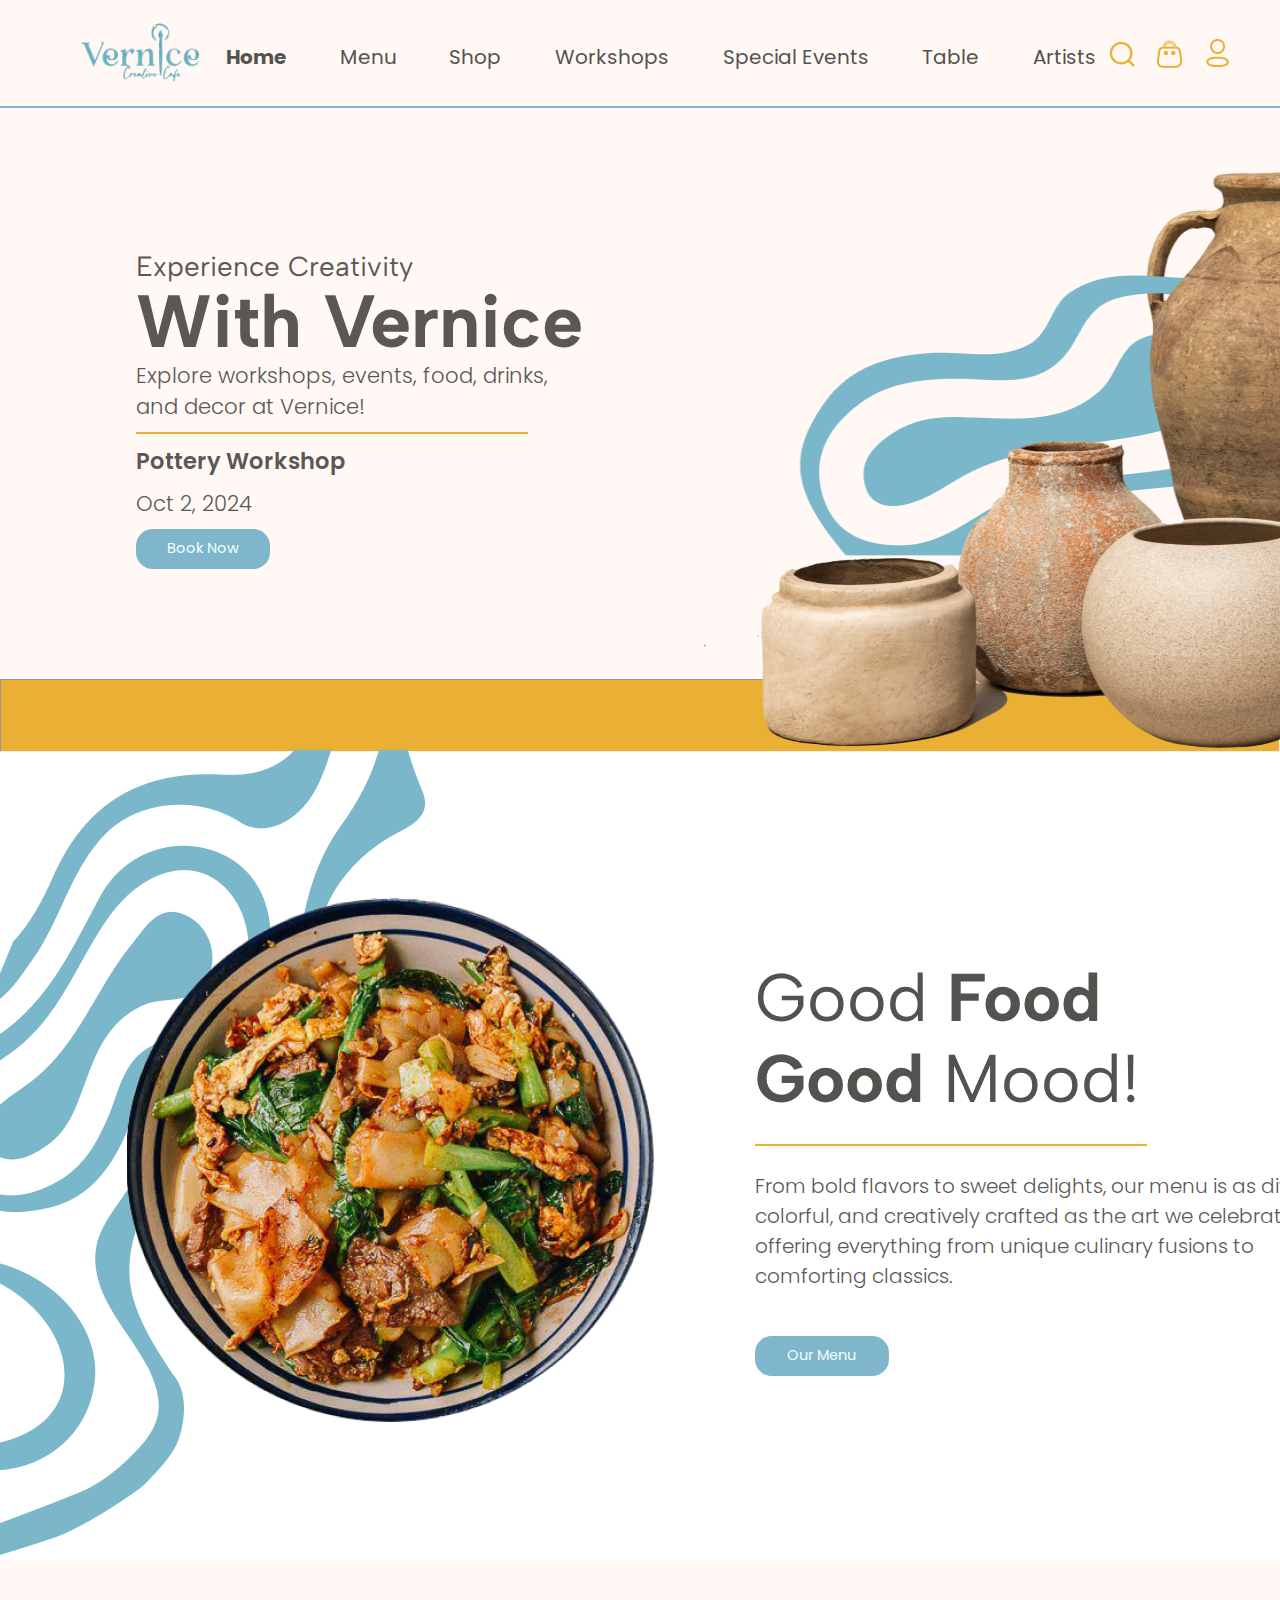
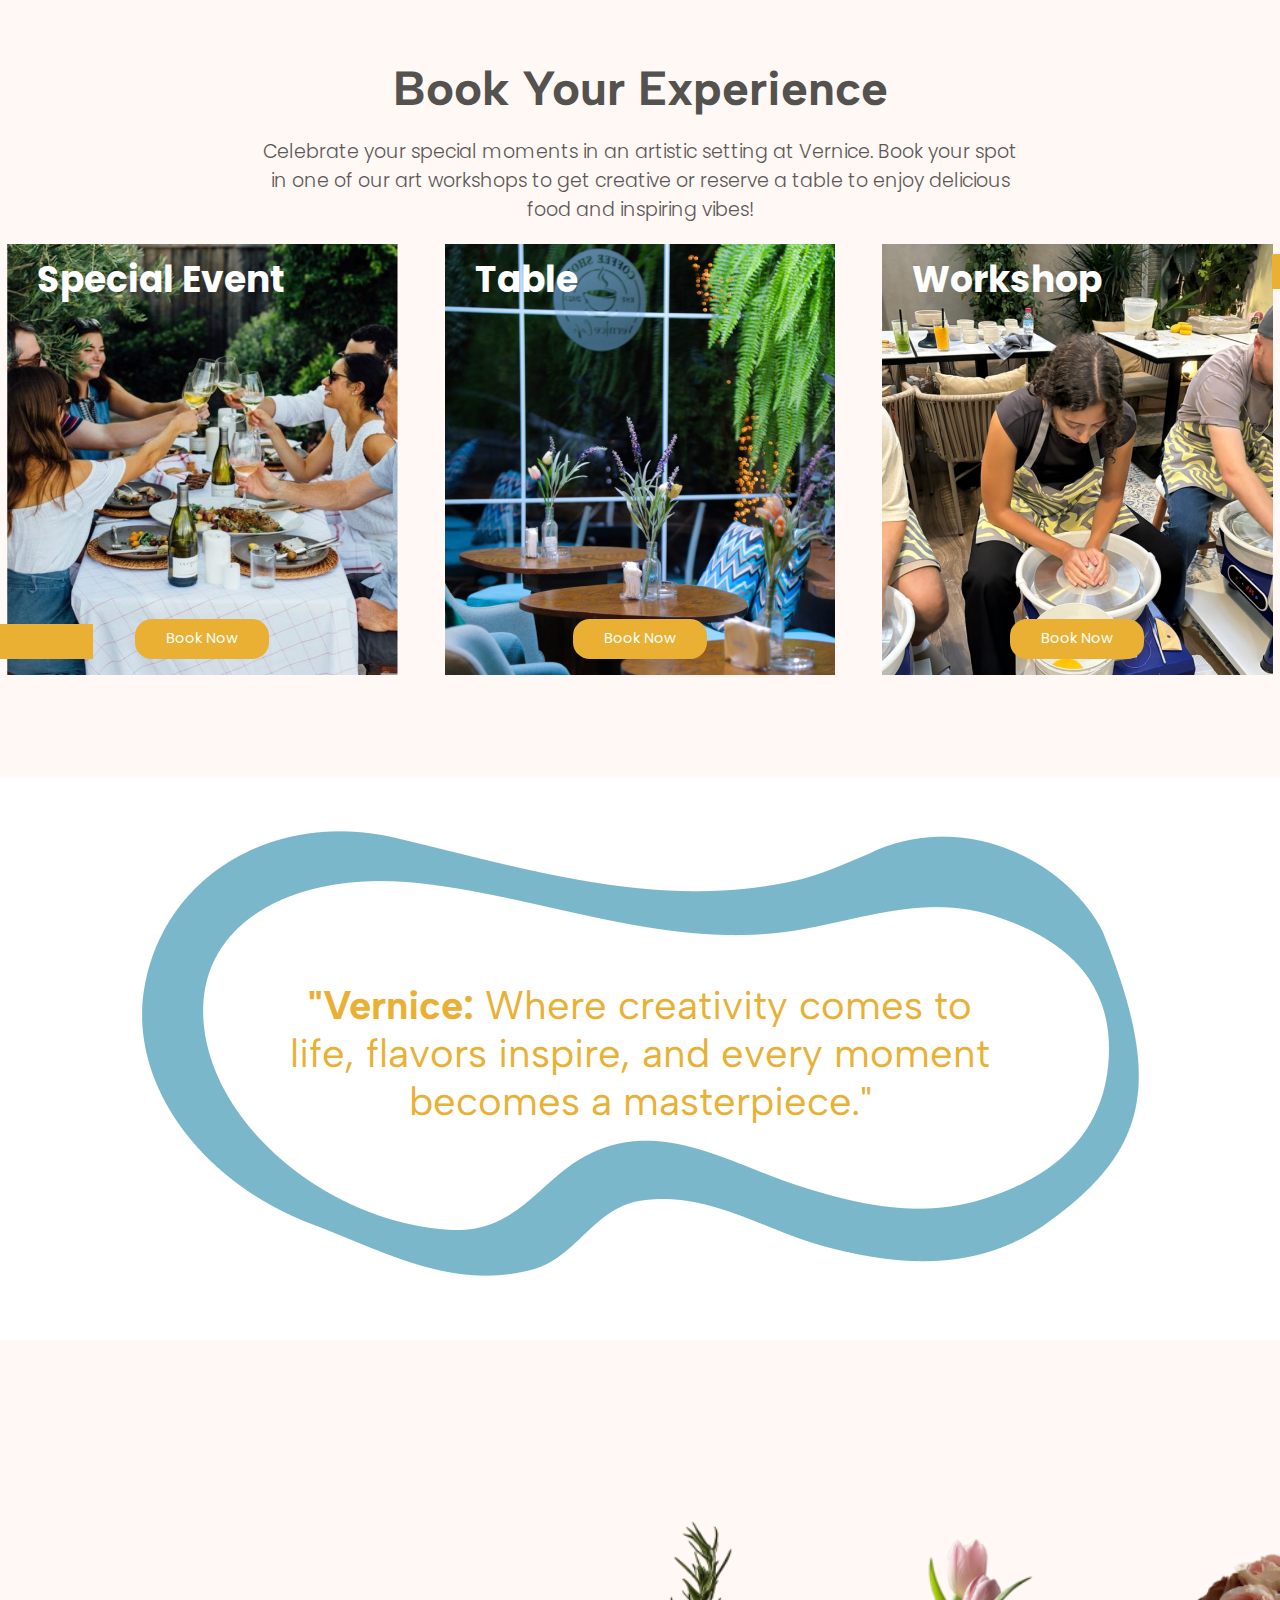
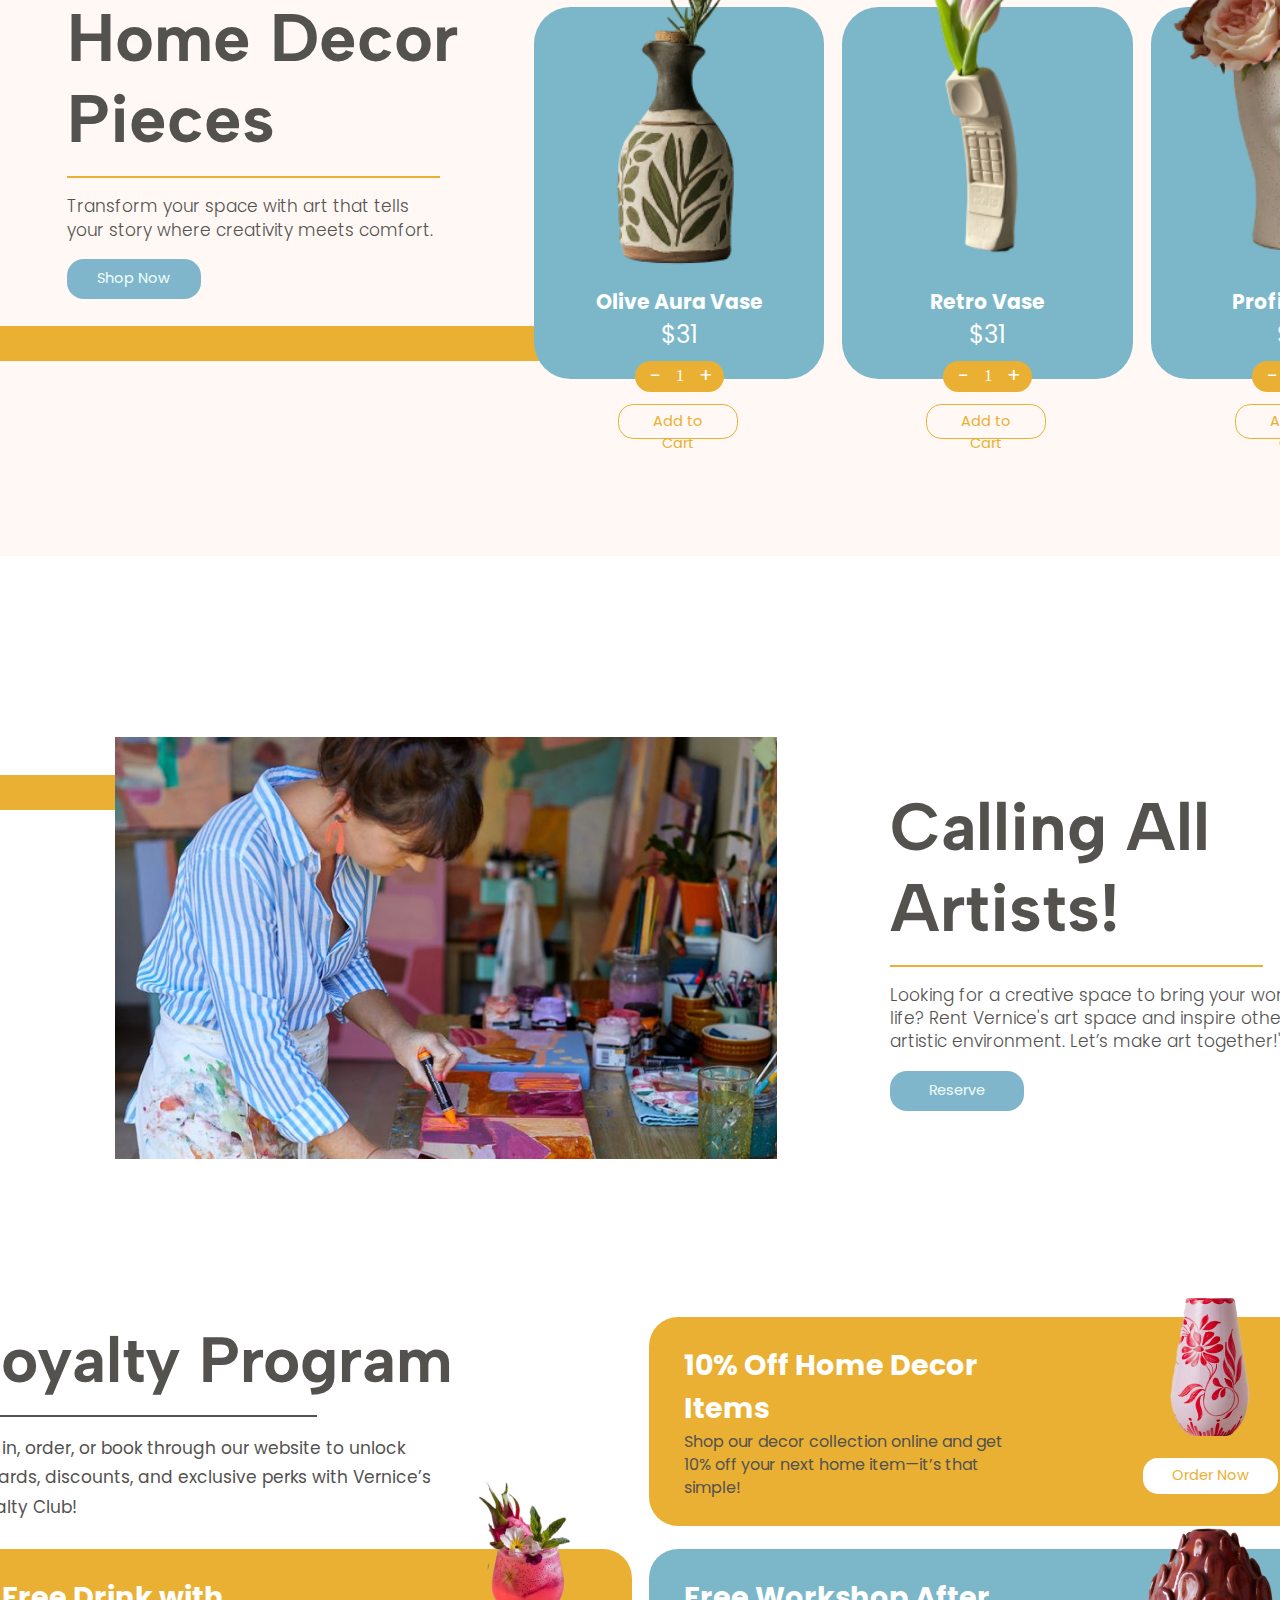
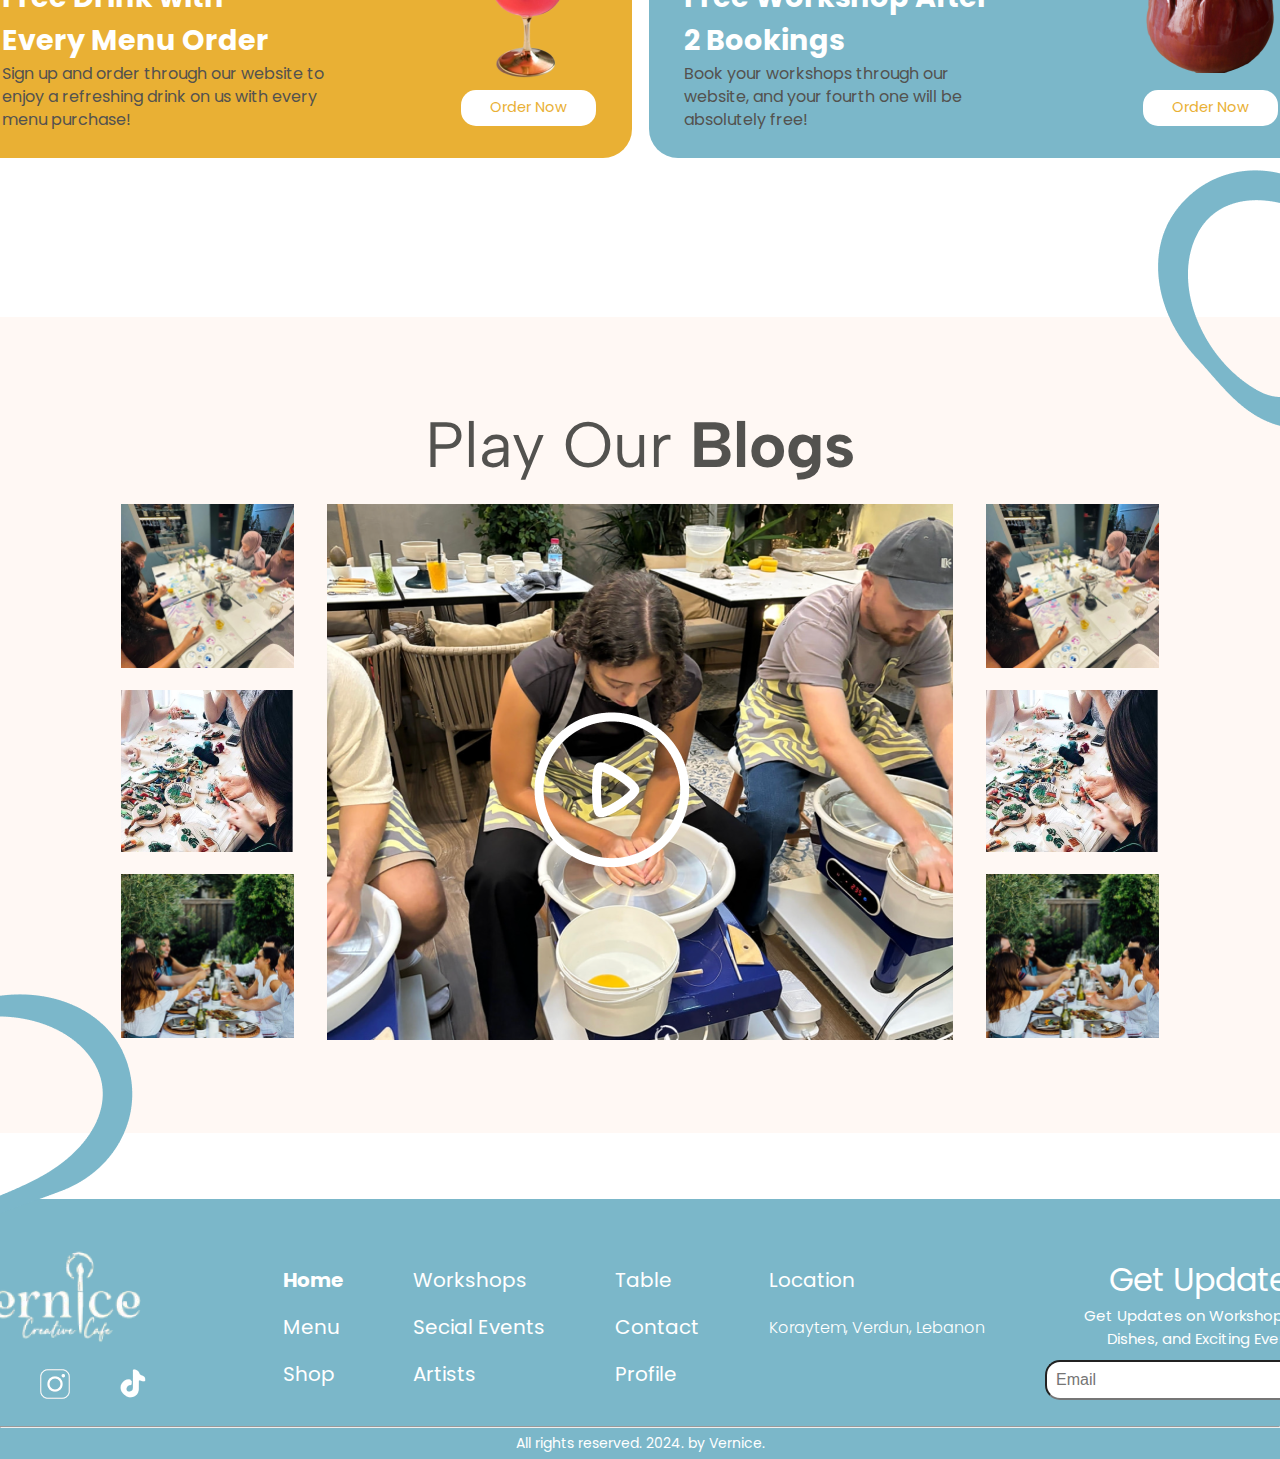
==== index.html @ b5ae6764 "responsive changes" ====
<!DOCTYPE html>
<html lang="en">

<head>
    <meta charset="UTF-8">
    <meta name="viewport" content="width=device-width, initial-scale=1.0">
    <title>Home</title>
    <link rel="stylesheet" href="style.css">
    <link rel="stylesheet" href="header.css">
    <link rel="stylesheet" href="footer.css">
    <link rel="stylesheet" href="login-signup.css">
    <link rel="stylesheet" href="Profile.css">
    <script src="https://code.jquery.com/jquery-3.7.1.min.js"></script>
    <script src="Home-Page.js" defer></script>
    <link href="https://fonts.googleapis.com/css2?family=Poppins:wght@300;400;500;600;700&display=swap"
        rel="stylesheet">
</head>

<body>
    <div id="fixed-nav">
        <div id="header">
            <img src="Images/Vernice Logo.png" alt="Vernice Logo" id="logo">

            <ul id="list-links">
                <li><a href="index.html" style="font-weight: 700;">Home</a></li>
                <li><a href="">Menu</a></li>
                <li><a href="Home-Deco.html">Shop</a></li>
                <li><a href="Workshop.html">Workshops</a></li>
                <li><a href="">Special Events</a></li>
                <li><a href="">Table</a></li>
                <li><a href="">Artists</a></li>
            </ul>

            <ul id="list-icons">
                <div id="hamburger" onclick="toggleMenu()">
                    <span></span>
                    <span></span>
                    <span></span>
                </div>
                <li><img src="Images/Search Icon.png" alt="Search Icon"></li>
                <li><img src="Images/Bag Icon.png" alt="Bag Icon"></li>
                <li><img src="Images/Profile Icon.png" alt="Profile Icon" id="profile-icon"></li>
            </ul>
        </div>
        <hr id="header-hr">
    </div>

    <div id="profile">
        <div id="back-form">
            <img src="Home-Page-Images/arrow.png" alt="">
        </div>
        <div>
            <div id="profileInfoContainer">

                <div id="profileimg">
                    <img src="Images/Profileimage.png" alt="Profile Picture" id="profilePicture" class="profile-image">
                    <button id="photo-upload-btn" class="change-btn">Change photo</button>
                    <input id="photo-upload" type="file" accept="image/*" style="display: none;" />
                </div>


                <div id="profileinfo">
                    <p>My Profile</p>
                    <div>
                        <div>
                            <input type="text" name="" id="" value="Sara">
                            <input type="text" name="" id="" value="Murad">
                        </div>
                        <div>
                            <input type="number" name="" id="" min="1" value="09865422">
                            <input type="text" name="" id="" value="Password">
                        </div>
                        <input type="text" name="" id="profilelocation" value="Beruit, Sodico, Beirut, lebanon">
                        <input type="email" name="" id="" value="saramurad2000@gmail.com">
                    </div>
                    <div id="signoutBtn">
                        <button style="background-color: rgba(233, 176, 52, 1);">Sign Out</button>
                    </div>
                </div>
            </div>

            <div id="profiledropdowns">
                <div>
                    <p>Orders & Reservations</p>
                    <img src="Images/arrow.png" alt="">
                </div>
                <hr>
                <div>
                    <p>Exchanges & Returns</p>
                    <img src="Images/arrow.png" alt="">

                </div>
                <hr>
                <div>
                    <p>Payment Cards</p>
                    <img src="Images/arrow.png" alt="">

                </div>
                <hr>
            </div>
        </div>
    </div>


    <div id="login-signup">
        <img src="Images/login-signup img.png" alt="">
        <div id="login">
            <img src="Images/Vernice Logo.png" alt="">
            <p class="login-signup-title">Welcome to Vernice</p>
            <input type="text" placeholder="Username or Email" required>
            <input type="password" name="" id="" placeholder="Password" required>
            <p id="forgetpass-login">Forget Password?</p>
            <button id="loginBtn">Log in</button>
            <p class="logininwith">Log in with</p>
            <div class="google-facebook"><img src="Images/Google.png" alt=""> <img src="Images/Facebook login.png"
                    alt=""></div>
            <p id="logsign-newspan"><span>New Vernice fan?</span> <span><a href="" id="create-account">Create an
                        account</a></span></p>
        </div>
        <div id="signup">
            <img src="Images/Vernice Logo.png" alt="">
            <p class="login-signup-title">Welcome to Vernice</p>
            <input type="text" placeholder="Username" required>
            <input type="text" placeholder="Email" id="signupemail" required>
            <input type="password" name="" id="" placeholder="Password" required>
            <button>Sign up</button>
            <p class="logininwith">Log in with</p>
            <div class="google-facebook"><img src="Images/Google.png" alt=""> <img src="Images/Facebook login.png"
                    alt=""></div>
        </div>
    </div>

    <div id="landing">
        <div id="landing-text">
            <p>Experience Creativity</p>
            <p>With Vernice</p>
            <p>Explore workshops, events, food, drinks, and decor at Vernice!</p>
            <hr>
            <p>Pottery Workshop</p>
            <p>Oct 2, 2024</p>
            <button>Book Now</button>
        </div>
        <img src="Home-Page-Images/Landing Image.png" alt="" id="Landing-Image">
    </div>

    <hr id="afterlanding-hr">

    <div id="food">
        <img src="Home-Page-Images/Food Image.png" alt="" id="Food-Image">
        <div id="food-text">
            <p>
                <span>Good </span>
                <span>Food </span>
                <span>Good </span>
                <span>Mood!</span>
            </P>
            <hr id="food-text-hr">
            <p id="food-description">
                From bold flavors to sweet delights, our menu is as diverse, colorful, and creatively crafted as the art
                we celebrate, offering everything from unique culinary fusions to comforting classics.
            </p>
            <button>Our Menu</button>
        </div>
    </div>

    <div id="Booking-Experience">
        <p>Book Your Experience</p>
        <p id="booking-description">
            Celebrate your special moments in an artistic setting at Vernice. Book your spot in one of our art workshops
            to get creative or reserve a table to enjoy delicious food and inspiring vibes!
        </p>

        <div class="booking-images">
            <div class="booking-image-container">
                <img src="Home-Page-Images/Special Events booking.png" alt="">
                <p class="event-label">Special Event</p>
                <button>Book Now</button>
                <div id="leftbookingline"></div>
            </div>
            <div class="booking-image-container">
                <img src="Home-Page-Images/Table booking.png" alt="">
                <p class="event-label">Table</p>
                <button id="booking-table-button">Book Now</button>
            </div>
            <div class="booking-image-container">
                <img src="Home-Page-Images/Workshop booking.png" alt="">
                <p class="event-label">Workshop</p>
                <button>Book Now</button>
                <div id="rightbookingline"></div>
            </div>
        </div>
    </div>

    <div id="booking-form">
        <div id="back-form">
            <img src="Home-Page-Images/arrow.png" alt="">
        </div>
        <p id="form-title">Table for You</p>
        <div class="booking-inputs">
            <input type="text" id="name" placeholder="Name" required>
            <input type="text" id="phone" placeholder="Phone Number" required>
        </div>

        <div class="booking-inputs">
            <input type="date" id="date" required>
            <input type="time" id="time" required>
        </div>

        <div id="booking-inputs3">
            <div style="display: flex; justify-content: center;align-items: center; gap: 16px;">
                <p>Guests</p>
                <div id="booking-counter">
                    <button class="bookingpm-button" id="decrement">-</button>
                    <span id="bookingcounterValue">1</span>
                    <button class="bookingpm-button" id="increment">+</button>
                </div>
            </div>

            <div id="radio-sec-form">
                <div>
                    <input type="radio" id="indoors" name="location" value="indoors" required>
                    <label for="indoors">Indoors</label>
                </div>
                <div>
                    <input type="radio" id="outdoors" name="location" value="outdoors" required>
                    <label for="outdoors">Outdoors</label>
                </div>
            </div>
        </div>

        <div>
            <button id="bookNow">Book Now</button>
        </div>

        <div id="bookingform-info">
            <div class="icon">
                <img src="Home-Page-Images/phonebookingform.png" alt="">
                <span>71 599 455</span>
            </div>
            <div class="icon">
                <img src="Home-Page-Images/locationbookingform.png" alt="">
                <span>Koraytem, Verdun, Lebanon</span>
            </div>
            <div class="icon">
                <img src="Home-Page-Images/clockbookingform.png" alt="">
                <span>Mon-Sat 9AM-6PM</span>
            </div>
        </div>
    </div>
    <div id="modal-overlay" class="modal-overlay"></div>

    <div id="quotesec">
        <p>
            <span>"Vernice: </span>
            <span>Where creativity comes to life, flavors inspire, and every moment becomes a masterpiece."</span>
        </p>
        <img src="Home-Page-Images/Quote Vector.png" alt="">
    </div>

    <div id="homedeco">
        <div id="homedecotitle">
            <p>Home Decor Pieces</p>
            <hr id="homedeco-text-hr">
            <p id="homedeco-description">Transform your space with art that tells your story where creativity meets
                comfort.</p>
            <button id="homedocopage">Shop Now</button>
        </div>
        <div id="leftdecoline"></div>
        <div id="rightdecoline"></div>

        <div id="alldeco">

            <div class="deco-item">
                <div class="deco-box">
                    <div id="decobox-text">
                        <p class="deco-name">Olive Aura Vase</p>
                        <p class="deco-price">$31</p>
                    </div>
                </div>
                <img src="Home-Page-Images/Olive Aura Vase.png" alt="" class="deco-image">
                <button class="add-to-cart">Add to Cart</button>
                <div id="counter">
                    <button class="decopm-button" id="decrement" onclick="let counter = $('#counterValue');
                    let currentValue = parseInt(counter.text());
                    if (currentValue > 1) {
                        counter.text(currentValue - 1);
                    }">-</button>
                    <span id="counterValue">1</span>
                    <button class="decopm-button" id="increment">+</button>
                </div>
            </div>

            <div class="deco-item">
                <div class="deco-box">
                    <div id="decobox-text">
                        <p class="deco-name">Retro Vase</p>
                        <p class="deco-price">$31</p>
                    </div>
                </div>
                <img src="Home-Page-Images/Retro Vase.png" alt="" class="deco-image">
                <button class="add-to-cart">Add to Cart</button>
                <div id="counter">
                    <button class="decopm-button" id="decrement">-</button>
                    <span id="counterValue">1</span>
                    <button class="decopm-button" id="increment">+</button>
                </div>
            </div>

            <div class="deco-item">
                <div class="deco-box">
                    <div id="decobox-text">
                        <p class="deco-name">Profile Vase</p>
                        <p class="deco-price">$31</p>
                    </div>
                </div>
                <img src="Home-Page-Images/Profile Vase.png" alt="" class="deco-image">
                <button class="add-to-cart">Add to Cart</button>
                <div id="counter">
                    <button class="decopm-button" id="decrement">-</button>
                    <span id="counterValue">1</span>
                    <button class="decopm-button" id="increment">+</button>
                </div>
            </div>
        </div>
    </div>

    <div id="callingartist">
        <img src="Home-Page-Images/callingartist image.png" alt="">
        <div>
            <p id="callingartist-title">Calling All Artists!</p>
            <hr id="callingartist-text-hr">
            <p id="callingartist-description">Looking for a creative space to bring your workshop ideas to life? Rent
                Vernice's art space and inspire others in a vibrant, artistic environment. Let’s make art together!"</p>
            <button>Reserve</button>
        </div>
        <div id="leftartistline"></div>
    </div>

    <div id="loyaltyClub">
        <div>
            <div id="loyaltytext">
                <p id="loyaltyTitle">Loyalty Program</p>
                <hr>
                <p id="loyaltydescription">Log in, order, or book through our website to unlock rewards,
                    discounts, and exclusive perks with Vernice’s Loyalty Club!</p>
            </div>

            <div class="loyaltybox">
                <div class="loyaltyboxtext">
                    <p class="loyaltyboxtitle">10% Off Home Decor Items</p>
                    <p class="loyaltyboxdescription">Shop our decor collection online and get 10% off your next home
                        item—it’s that simple!</p>
                </div>
                <div class="loyaltyboxitem">
                    <img src="Home-Page-Images/item 1 loyalty.png" alt="">
                    <button>Order Now</button>
                </div>
            </div>
        </div>
        <div>
            <div class="loyaltybox">
                <div class="loyaltyboxtext">
                    <p class="loyaltyboxtitle">Free Drink with Every Menu Order</p>
                    <p class="loyaltyboxdescription">Sign up and order through our website to enjoy a refreshing drink
                        on us with every menu purchase!</p>
                </div>
                <div class="loyaltyboxitem">
                    <img src="Home-Page-Images/item 2 loyalty.png" alt="" id="cuployaty">
                    <button>Order Now</button>
                </div>
            </div>

            <div class="loyaltybox" style="background-color: rgba(123, 183, 201, 1);">
                <div class="loyaltyboxtext">
                    <p class="loyaltyboxtitle">Free Workshop After 2 Bookings</p>
                    <p class="loyaltyboxdescription">Book your workshops through our website, and your fourth one will
                        be absolutely free!</p>
                </div>
                <div class="loyaltyboxitem">
                    <img src="Home-Page-Images/item 3 loyalty.png" alt="">
                    <button>Order Now</button>
                </div>
            </div>
        </div>
        <img src="Home-Page-Images/loyalty vector.png" alt="" id="loyaltyvector">
    </div>

    <div id="blogs">
        <p><span>Play Our </span><span>Blogs</span></p>
        <div class="blogs-images">
            <div class="blogs-right-images">
                <img src="Home-Page-Images/small blog 1.png" alt="" class="blogvid">
                <img src="Home-Page-Images/small blog 2.png" alt="" class="blogvid">
                <img src="Home-Page-Images/small blog 3.png" alt="" class="blogvid">
            </div>
            <div>
                <img src="Home-Page-Images/Big blog vid.png" alt="" id="bigblogvid">
            </div>
            <div class="blogs-right-images">
                <img src="Home-Page-Images/small blog 1.png" alt="" class="blogvid">
                <img src="Home-Page-Images/small blog 2.png" alt="" class="blogvid">
                <img src="Home-Page-Images/small blog 3.png" alt="" class="blogvid">
            </div>
        </div>
        <img src="Home-Page-Images/blog vector.png" alt="" id="blogvector">
    </div>

    <footer id="footer">
        <div id="footer-content">
            <div id="logoSocialMedia">
                <img src="Images/footer logo.png" alt="">
                <div id="socialmedia">
                    <img src="Images/facebook.png" alt="" id="facebook">
                    <img src="Images/instagram.png" alt="" id="instagram">
                    <img src="Images/tiktok.png" alt="" id="tiktok">
                </div>
            </div>

            <div id="navbar">
                <ul class="footer-nav">
                    <li><a href="index.html" style="font-weight: 700;">Home</a></li>
                    <li><a href="">Menu</a></li>
                    <li><a href="Home-Deco.html">Shop</a></li>
                </ul>
                <ul class="footer-nav">
                    <li><a href="Workshop.html">Workshops</a></li>
                    <li><a href="">Secial Events</a></li>
                    <li><a href="">Artists</a></li>
                </ul>
                <ul class="footer-nav">
                    <li><a href="">Table</a></li>
                    <li><a href="">Contact</a></li>
                    <li><a href="">Profile</a></li>
                </ul>
                <ul class="footer-nav">
                    <p>Location</p>
                    <p>Koraytem, Verdun, Lebanon</p>
                </ul>
            </div>

            <div id="updates">
                <p id="updates-title">Get Updates</p>
                <p id="updates-description">Get Updates on Workshops, New Dishes, and Exciting Events!</p>
                <input type="text" placeholder="Email" id="email-input">
            </div>
        </div>

        

        <div id="ipadfooter">
            <div id="logoSocialMedia">
                <img src="Images/footer logo.png" alt="">
                <div id="socialmedia">
                    <img src="Images/facebook.png" alt="" id="facebook">
                    <img src="Images/instagram.png" alt="" id="instagram">
                    <img src="Images/tiktok.png" alt="" id="tiktok">
                </div>
            </div>

            <div id="navbar">
                <ul class="footer-nav">
                    <li><a href="index.html" style="font-weight: 700;">Home</a></li>
                    <li><a href="">Menu</a></li>
                    <li><a href="Home-Deco.html">Shop</a></li>
                </ul>
                <ul class="footer-nav">
                    <li><a href="Workshop.html">Workshops</a></li>
                    <li><a href="">Secial Events</a></li>
                    <li><a href="">Artists</a></li>
                </ul>
                <ul class="footer-nav">
                    <li><a href="">Table</a></li>
                    <li><a href="">Contact</a></li>
                    <li><a href="">Profile</a></li>
                </ul>
                <ul class="footer-nav">
                    <p>Location</p>
                    <p>Koraytem, Verdun, Lebanon</p>
                </ul>
            </div>

            <div id="updates">
                <p id="updates-title">Get Updates</p>
                <p id="updates-description">Get Updates on Workshops, New Dishes, and Exciting Events!</p>
                <input type="text" placeholder="Email" id="email-input">
            </div>
        </div>



        <div id="mobilefooter">
            <div id="logoSocialMedia">
                <img src="Images/footer logo.png" alt="">
                <div id="socialmedia">
                    <img src="Images/facebook.png" alt="" id="facebook">
                    <img src="Images/instagram.png" alt="" id="instagram">
                    <img src="Images/tiktok.png" alt="" id="tiktok">
                </div>
            </div>

            <div id="navbar">
                <ul class="footer-nav">
                    <li><a href="index.html" style="font-weight: 700;">Home</a></li>
                    <li><a href="">Menu</a></li>
                    <li><a href="Home-Deco.html">Shop</a></li>
                </ul>
                <ul class="footer-nav">
                    <li><a href="Workshop.html">Workshops</a></li>
                    <li><a href="">Secial Events</a></li>
                    <li><a href="">Artists</a></li>
                </ul>
                <ul class="footer-nav">
                    <li><a href="">Table</a></li>
                    <li><a href="">Contact</a></li>
                    <li><a href="">Profile</a></li>
                </ul>
                <ul class="footer-nav">
                    <p>Location</p>
                    <p>Koraytem, Verdun, Lebanon</p>
                </ul>
            </div>

            <div id="updates">
                <p id="updates-title">Get Updates</p>
                <p id="updates-description">Get Updates on Workshops, New Dishes, and Exciting Events!</p>
                <input type="text" placeholder="Email" id="email-input">
            </div>
        </div>
        <hr>
        <p id="footer-rights">All rights reserved. 2024. by Vernice.</p>
    </footer>

    <script src="header.js"></script>
</body>

</html>
---- style.css ----
@import url('https://fonts.googleapis.com/css2?family=Albert+Sans:wght@400;700&display=swap');


body {
    margin: 0;
    padding: 0;
    overflow-x: hidden;
}

hr {
    margin: 0;
}

#landing {
    position: relative;
    background-color: rgba(255, 248, 244, 1);
}

#landing-text {
    display: flex;
    flex-direction: column;
    gap: 10px;
    padding-left: 136px;
    padding-top: 250px;
    padding-bottom: 110px;
}

button {
    font-family: 'Poppins', sans-serif;
    width: 133.95px;
    height: 40.19px;
    gap: 10px;
    border: 0;
    border-radius: 16.74px;
    padding: 6.7px 17.86px 6.7px 17.86px;
    color: rgba(241, 255, 251, 1);
    font-family: Poppins;
    font-size: 14.51px;
    font-weight: 400;
    line-height: 21.77px;
    background-color: rgba(128, 182, 204, 1);
    cursor: pointer;
    transition: .5s linear;
}

#landing p {
    font-family: 'Poppins', sans-serif;
    color: rgba(92, 87, 87, 1);
    margin: 0;
}

#landing p:nth-child(1) {
    font-family: 'Albert Sans';
    font-size: 27.72px;
    font-weight: 400;
}

#landing p:nth-child(2) {
    font-family: 'Albert Sans';
    font-size: 73.92px;
    line-height: 57px;
    font-weight: 700;
}

#landing p:nth-child(5) {
    font-size: 22.54px;
    font-weight: 600;
}

#landing p:nth-child(3) {
    width: 420px;
}

#landing hr {
    border: 1.48px solid rgba(233, 176, 52, 1);
    width: 390px;
    margin: 0;
}

#landing p:nth-child(3),
#landing p:nth-child(6) {
    font-family: Poppins;
    font-size: 21.13px;
    font-weight: 300;
}


#Landing-Image {
    position: absolute;
    top: 110px;
    width: 830.01px;
    height: 740.51px;
    left: 704px;
}

#afterlanding-hr {
    height: 71px;
    background-color: rgba(233, 176, 52, 1);
}

#food {
    position: relative;
    margin-top: 205px;
    margin-left: 755px;
    margin-bottom: 185px;
}

#Food-Image {
    position: absolute;
    top: -386px;
    left: -1186px;
}

#food-text {
    display: flex;
    flex-direction: column;
    width: 600px;
    gap: 25px;
}

#food p:first-child {
    margin: 0;
    color: rgba(83, 82, 79, 1);
    width: 400px;
}


#food p span:nth-child(1),
#food p span:nth-child(4) {
    font-family: 'Albert Sans';
    font-size: 67.4px;
    font-weight: 400;
}

#food p span:nth-child(2),
#food p span:nth-child(3) {
    font-family: 'Albert Sans';
    font-size: 67.4px;
    font-weight: 700;
}

#food-text-hr {
    border: 1.48px solid rgba(233, 176, 52, 1);
    width: 390px;
    margin: 0;
}

#food-description {
    font-family: 'Poppins', sans-serif;
    font-size: 20.01px;
    font-weight: 300;
    line-height: 30px;
    width: 600px;
    color: rgba(92, 87, 87, 1);
    margin: 0;
    margin-bottom: 20px;
}

#Booking-Experience {
    background-color: rgba(255, 248, 244, 1);
    width: 100%;
    height: 816px;
    display: flex;
    flex-direction: column;
    justify-content: center;
    align-items: center;
    gap: 20px;
}

#Booking-Experience p {
    margin: 0;
}

#Booking-Experience p:nth-child(1) {
    font-family: 'Albert Sans';
    font-size: 48px;
    font-weight: 700;
    color: rgba(83, 82, 79, 1);
}

#booking-description {
    font-family: 'Poppins', sans-serif;
    font-size: 19px;
    font-weight: 300;
    text-align: center;
    color: rgba(92, 87, 87, 1);
    width: 60%;
}

.booking-images {
    display: flex;
    width: 100%;
    justify-content: center;
    gap: 47px;
}

.booking-image-container {
    position: relative;
}

.modal-overlay {
    display: none;
    position: fixed;
    top: 0;
    left: 0;
    width: 100%;
    height: 100%;
    background-color: rgba(0, 0, 0, 0.7);
    z-index: 1000;
}

.event-label {
    font-family: 'Poppins', sans-serif;
    font-size: 36px;
    font-weight: 700;
    text-align: center;
    margin: 0;
    color: white;
    position: absolute;
    top: 8px;
    left: 30px;
}


.booking-images button {
    position: absolute;
    bottom: 20px;
    left: 128px;
    background-color: rgba(233, 176, 52, 1);
}

#booking-table-button {
    cursor: pointer;
}

#leftbookingline {
    position: absolute;
    width: 217px;
    height: 35px;
    z-index: 100;
    background-color: rgba(233, 176, 52, 1);
    bottom: 20px;
    left: -131px;
}

#rightbookingline {
    position: absolute;
    width: 132px;
    height: 35px;
    z-index: 0;
    background-color: rgba(233, 176, 52, 1);
    top: 10px;
    right: -131px;
}

#booking-form {
    display: none;
    flex-direction: column;
    justify-content: center;
    align-items: center;
    gap: 10px;
    width: 1000px;
    height: 569px;
    position: fixed;
    top: 50%;
    left: 50%;
    transform: translate(-50%, -50%);
    background-color: rgb(255, 255, 255);
    padding: 20px;
    z-index: 10000;
}

#back-form {
    position: absolute;
    display: flex;
    width: 90%;
    top: 49px;
    left: 64px;
}

#back-form img {
    cursor: pointer;
}

#form-title {
    font-family: 'Albert Sans';
    font-size: 48px;
    font-weight: 700;
    line-height: 57.6px;
    margin: 0;
    margin-bottom: 36px;
    color: rgba(83, 82, 79, 1);
}

.booking-inputs {
    display: flex;
    justify-content: center;
    gap: 19px;
    margin-bottom: 13px;
}

.booking-inputs input {
    width: 254px;
    height: 49px;
    border-radius: 10px;
    border: 1px solid rgba(83, 82, 79, 1);
    padding-left: 15px;
    padding-right: 15px;
}

#booking-inputs3 {
    display: flex;
    justify-content: space-between;
    align-items: center;
    gap: 96px;
}

#booking-inputs3 p {
    font-family: Poppins;
    font-size: 16px;
    font-weight: 400;
    line-height: 24px;
}


#booking-counter {
    display: flex;
    align-items: center;
    width: 116px;
    height: 30px;
    border-radius: 14px;
    border: 1px solid rgba(83, 82, 79, 1);
    background-color: rgba(233, 176, 52, 0);
}

.bookingpm-button {
    padding: 6px 0px;
    font-size: 20px;
    border: none;
    color: rgba(83, 82, 79, 1);
    text-align: center;
    cursor: pointer;
    background-color: rgba(255, 255, 255, 0);
}

#bookingcounterValue {
    text-align: center;
    color: rgba(83, 82, 79, 1);
    font-size: 20px;
    font-weight: 400;
    line-height: 30px;
}

#radio-sec-form {
    display: flex;
    justify-content: center;
    align-items: center;
    gap: 43px;
}

input[type="radio"] {
    appearance: none;
    width: 19px;
    height: 19px;
    border-radius: 50%;
    border: 2px solid rgba(233, 176, 52, 1);
    outline: none;
    cursor: pointer;
    transition: background-color 0.3s, border-color 0.3s;
    margin-right: 10px;
}

input[type="radio"]:checked {
    background-color: rgba(233, 176, 52, 1)
}

input[type="radio"]:not(:checked) {
    background-color: white;
}

label {
    font-family: Poppins;
    font-size: 16px;
    font-weight: 400;
    line-height: 24px;
    padding-top: -10px;
}

#bookNow {
    width: 120px;
    height: 36px;
    top: 376px;
    left: 418px;
    padding: 6px 16px 6px 16px;
    gap: 10px;
    border-radius: 15px;
    background-color: rgba(233, 176, 52, 1);
    color: white;
}

#bookingform-info {
    display: flex;
    width: 61%;
    justify-content: space-between;
    align-items: center;
    margin-top: 24px;
    margin-left: 30px;
}

#bookingform-info span {
    font-family: Poppins;
    font-size: 16px;
    font-weight: 300;
    line-height: 24px;
    color: rgba(83, 82, 79, 1);
}

#quotesec {
    display: flex;
    justify-content: center;
    align-items: center;
    padding-top: 204px;
    position: relative;
    margin-bottom: 215px;
}

#quotesec p {
    width: 737px;
    text-align: center;
}

#quotesec p span {
    font-family: 'Albert Sans';
    font-size: 40px;
    font-weight: 700;
    line-height: 48px;
    text-align: center;
    color: rgba(233, 176, 52, 1);
}

#quotesec p span:nth-child(2) {
    font-weight: 400;
}

#quotesec img {
    position: absolute;
    z-index: 100;
}


#homedeco {
    background-color: rgba(255, 248, 244, 1);
    position: relative;
    height: 816px;
    display: flex;
    align-items: center;
}

#homedecotitle p {
    color: rgba(83, 82, 79, 1);
    margin: 0;
}

#homedecotitle {
    display: flex;
    flex-direction: column;
    gap: 17px;
    margin-left: 67px;
}

#homedecotitle p:first-child {
    font-family: 'Albert Sans';
    font-size: 67px;
    font-weight: 700;
    width: 394px;
}

#homedeco-description {
    font-family: 'Poppins', sans-serif;
    font-size: 17px;
    font-weight: 300;
    line-height: 23.37px;
    width: 371px;
}

#homedeco-text-hr {
    border: 1.48px solid rgba(233, 176, 52, 1);
    width: 371px;
    margin: 0;
}

#leftdecoline {
    width: 539px;
    height: 35px;
    position: absolute;
    top: 586px;
    background-color: rgba(233, 176, 52, 1);
}

#rightdecoline {
    width: 88px;
    height: 35px;
    position: absolute;
    top: 310px;
    right: 0;
    background-color: rgba(233, 176, 52, 1);
}

#alldeco {
    display: flex;
    gap: 18px;
    position: absolute;
    left: 534px;
    top: 267px;
}

.deco-item {
    position: relative;
}

.deco-box {
    width: 290.28px;
    height: 371.77px;
    border-radius: 36.67px;
    background-color: rgba(123, 183, 201, 1);
    display: flex;
    justify-content: center;
    align-items: flex-end;
}

#decobox-text {
    display: flex;
    justify-content: center;
    align-items: center;
    flex-direction: column;
    margin-bottom: 25px;
}


.deco-name {
    font-family: 'Poppins', sans-serif;
    font-size: 20.37px;
    font-weight: 700;
    line-height: 30.56px;
    text-align: center;
    margin: 0;
    color: white;
}

.deco-price {
    font-family: 'Poppins', sans-serif;
    font-size: 24.44px;
    font-weight: 400;
    line-height: 36.67px;
    text-align: center;
    color: white;
    margin: 0;
}

.deco-image {
    position: absolute;
    bottom: 87px;
    left: -38px;
    width: 360px;
    height: 384px;
}

.add-to-cart {
    position: absolute;
    bottom: -60px;
    left: 84px;
    width: 120px;
    height: 35px;
    padding: 6.11px 16.3px 6.11px 16.3px;
    gap: 10.19px;
    border-radius: 15.28px;
    border: 1.02px solid rgba(233, 176, 52, 1);
    color: rgba(233, 176, 52, 1);
    background-color: rgba(255, 255, 255, 0);
}

#counter {
    position: absolute;
    left: 101px;
    bottom: -13px;
    display: flex;
    align-items: center;
    width: 88.61px;
    height: 31.57px;
    border-radius: 16.3px;
    background-color: rgba(233, 176, 52, 1);
}

.decopm-button {
    padding: 7px 15px;
    font-size: 20px;
    border: none;
    color: white;
    cursor: pointer;
    background-color: rgba(240, 248, 255, 0);
}

#counterValue {
    font-size: 16.3px;
    font-weight: 400;
    text-align: center;
    color: white;
}

#callingartist {
    display: flex;
    align-items: center;
    padding-top: 181px;
    gap: 113px;
    padding-bottom: 81px;
    padding-left: 115px;
    position: relative;
}

#callingartist div {
    display: flex;
    flex-direction: column;
    gap: 17px;
}

#callingartist p {
    color: rgba(83, 82, 79, 1);
    margin: 0;
}

#callingartist-title {
    display: flex;
    flex-direction: column;
    gap: 17px;
}

#callingartist p:first-child {
    font-family: 'Albert Sans';
    font-size: 67px;
    font-weight: 700;
    width: 394px;
}

#callingartist-description {
    font-family: 'Poppins', sans-serif;
    font-size: 17px;
    font-weight: 300;
    line-height: 23.37px;
    width: 530px;
}

#callingartist-text-hr {
    border: 1.48px solid rgba(233, 176, 52, 1);
    width: 371px;
    margin: 0;
}

#leftartistline {
    position: absolute;
    background-color: rgba(233, 176, 52, 1);
    top: 219px;
    width: 115px;
    height: 35px;
    left: 0;
}

#loyaltyClub {
    height: 595px;
    display: flex;
    flex-direction: column;
    justify-content: center;
    align-items: center;
    color: white;
    gap: 23px;
    position: relative;
    margin-bottom: 82px;
}

#loyaltyClub>div {
    display: flex;
    gap: 17px;
}

#loyaltytext {
    display: flex;
    flex-direction: column;
    justify-content: center;
    gap: 17px;
    max-width: 665px;
    min-width: 665px;
}

#loyaltyClub p {
    margin: 0;
}

#loyaltyTitle {
    font-family: 'Albert Sans';
    font-size: 64px;
    font-weight: 700;
    color: rgba(83, 82, 79, 1);
}

#loyaltydescription {
    font-family: 'Poppins', sans-serif;
    font-size: 17px;
    font-weight: 400;
    line-height: 29.76px;
    text-align: left;
    width: 467px;
    color: rgba(83, 82, 79, 1);
}


#loyaltyClub hr {
    width: 348px;
    height: 0px;
    border: 1px solid rgba(83, 82, 79, 1);
}

.loyaltybox {
    max-width: 665px;
    min-width: 665px;
    height: 209px;
    background-color: rgba(233, 176, 52, 1);
    border-radius: 29px;
    display: flex;
    justify-content: center;
    align-items: center;
    gap: 126px;
}

.loyaltyboxtitle {
    font-family: 'Poppins', sans-serif;
    font-size: 28.56px;
    font-weight: 700;
    width: 306px;
}

.loyaltyboxdescription {
    font-family: 'Poppins', sans-serif;
    font-size: 16px;
    font-weight: 400;
    line-height: 23.19px;
    text-align: left;
    width: 333px;
    color: rgba(83, 82, 79, 1);
}

.loyaltyboxitem {
    position: relative;
    height: 100%;
    display: flex;
    justify-content: end;
}

.loyaltyboxitem img {
    position: absolute;
    top: -71px;
    right: -56px;
}

#cuployaty {
    top: -88px;
}

.loyaltyboxitem button {
    width: 135px;
    height: 36px;
    padding: 6px 16px 6px 16px;
    border-radius: 15px;
    background-color: rgba(255, 255, 255, 1);
    color: rgba(233, 176, 52, 1);
    margin-top: auto;
    margin-bottom: 32px;
    cursor: pointer;
}

#loyaltyvector {
    position: absolute;
    right: 0;
    top: 530px;
    z-index: 10;
}

#blogs {
    height: 816px;
    background-color: rgba(255, 248, 244, 1);
    display: flex;
    flex-direction: column;
    justify-content: center;
    align-items: center;
    gap: 21px;
    position: relative;
}

#blogs p {
    margin: 0;
}

#blogs p span:nth-child(1) {
    font-family: 'Albert Sans';
    font-size: 64px;
    font-weight: 400;
    color: rgba(83, 82, 79, 1);
}

#blogs p span:nth-child(2) {
    font-family: 'Albert Sans';
    font-size: 64px;
    font-weight: 700;
    color: rgba(83, 82, 79, 1);
}

.blogs-images {
    display: flex;
    gap: 33px;
}

.blogs-right-images {
    display: flex;
    flex-direction: column;
    gap: 22px;
}

#blogvector {
    position: absolute;
    left: 0;
    top: 677px;
}


@media (max-width: 768px) {
    #landing-text {
        display: flex;
        flex-direction: column;
        gap: 7px;
        margin-left: 58px;
        margin-top: 46px;
        margin-bottom: 18px;
    }

    #landing p:nth-child(1) {
        font-family: 'Albert Sans';
        font-size: 16.72px;
        font-weight: 400;
    }

    #landing p:nth-child(2) {
        font-family: 'Albert Sans';
        font-size: 37.92px;
        font-weight: 700;
        margin-top: -11px;
    }

    #landing p:nth-child(3) {
        width: 355px;
        font-family: Poppins;
        font-weight: 300;
    }

    #landing hr {
        border: 1.48px solid rgba(233, 176, 52, 1);
        width: 339px;
        margin: 0;
    }

    #landing p:nth-child(5) {
        font-size: 18.54px;
        font-weight: 600;
    }

    #landing p:nth-child(3),
    #landing p:nth-child(6) {
        font-family: 'Poppins', sans-serif;
        font-size: 16.13px;
        font-weight: 300;
    }

    button {
        font-family: 'Poppins', sans-serif;
        width: 112.95px;
        height: 33.19px;
        gap: 10px;
        border: 0;
        border-radius: 16.74px;
        padding: 6.7px 17.86px 6.7px 17.86px;
        color: rgba(241, 255, 251, 1);
        font-family: Poppins;
        font-size: 14.51px;
        font-weight: 400;
        line-height: 21.77px;
        background-color: rgba(128, 182, 204, 1);
    }

    #Landing-Image {
        position: absolute;
        top: -35px;
        width: 410px;
        height: 348px;
        left: 378px;
    }

    #afterlanding-hr {
        height: 49px;
        background-color: rgba(233, 176, 52, 1);
    }

    #food {
        position: relative;
        margin-top: 57px;
        margin-left: 309px;
        margin-bottom: 60px;
    }

    #food-text {
        display: flex;
        flex-direction: column;
        width: 600px;
        gap: 9px;
    }

    #food p:first-child {
        margin: 0;
        color: rgba(83, 82, 79, 1);
        width: 292px;
    }

    #food p span:nth-child(1),
    #food p span:nth-child(4) {
        font-family: 'Albert Sans';
        font-size: 42.4px;
        font-weight: 400;
    }

    #food p span:nth-child(2),
    #food p span:nth-child(3) {
        font-family: 'Albert Sans';
        font-size: 42.4px;
        font-weight: 700;
    }

    #food-description {
        font-family: 'Poppins', sans-serif;
        font-size: 13.01px;
        font-weight: 300;
        line-height: 20px;
        width: 431px;
        color: rgba(92, 87, 87, 1);
        margin: 0;
        margin-bottom: 0px;
    }

    #Food-Image {
        position: absolute;
        top: -121px;
        left: -466px;
        width: 393px;
    }

    #Booking-Experience {
        background-color: rgba(255, 248, 244, 1);
        width: 100%;
        height: 490px;
        display: flex;
        flex-direction: column;
        justify-content: center;
        align-items: center;
        gap: 20px;
    }

    #Booking-Experience p:nth-child(1) {
        font-family: 'Albert Sans';
        font-size: 35px;
        font-weight: 700;
        color: rgba(83, 82, 79, 1);
        margin-bottom: -10px;
    }

    #booking-description {
        font-family: 'Poppins', sans-serif;
        font-size: 14px;
        font-weight: 400;
        text-align: center;
        color: rgba(92, 87, 87, 1);
        width: 85%;
    }

    .booking-images {
        display: flex;
        width: 100%;
        justify-content: center;
        gap: 22px;
    }

    .booking-image-container img {
        width: 227px;
        height: 268px;
    }

    .event-label {
        font-family: 'Poppins', sans-serif;
        font-size: 18px;
        font-weight: 700;
        text-align: center;
        margin: 0;
        color: white;
        position: absolute;
        top: 8px;
        left: 14px;
    }

    .booking-images button {
        position: absolute;
        bottom: 14px;
        left: 60px;
        background-color: rgba(233, 176, 52, 1);
    }

    #leftbookingline {
        position: absolute;
        width: 168px;
        height: 25px;
        z-index: 100;
        background-color: rgba(233, 176, 52, 1);
        bottom: 20px;
        left: -131px;
    }

    #rightbookingline {
        position: absolute;
        width: 132px;
        height: 25px;
        z-index: 0;
        background-color: rgba(233, 176, 52, 1);
        top: 10px;
        right: -131px;
    }

    #quotesec {
        display: flex;
        justify-content: center;
        align-items: center;
        padding-top: 133px;
        position: relative;
        margin-bottom: 112px;
    }

    #quotesec p{
        width: 640px!important;
    }

    #quotesec p span {
        font-family: 'Albert Sans';
        font-size: 22px;
        font-weight: 700;
        line-height: 36px;
        text-align: center;
        color: rgba(233, 176, 52, 1);
    }

    #quotesec img {
        position: absolute;
        z-index: 100;
        width: 720px;
    }

    #homedeco {
        align-items: normal;
        justify-content: center;
        text-align: center;
        padding-top: 17px;
        height: 523px;
    }

    #homedecotitle {
        display: flex;
        flex-direction: column;
        align-items: center;
        gap: 9px;
        margin-left: 0;
    }

    #homedecotitle p:first-child {
        font-family: 'Albert Sans';
        font-size: 35px;
        font-weight: 700;
        width: 332px;
    }

    #homedeco-text-hr {
        border: 1.48px solid rgba(233, 176, 52, 1);
        width: 240px;
        margin: 0;
    }

    #homedeco-description {
        font-family: 'Poppins', sans-serif;
        font-size: 15px;
        font-weight: 400;
        line-height: 21.37px;
        width: 456px;
    }

    #alldeco {
        display: flex;
        gap: 19px;
        left: 111px;
        top: 236px;
    }

    .deco-box {
        width: 172.28px;
        height: 207.77px;
        border-radius: 36.67px;
        background-color: rgba(123, 183, 201, 1);
        display: flex;
        justify-content: center;
        align-items: flex-end;
    }

    .deco-image {
        position: absolute;
        bottom: 75px;
        left: -14px;
        width: 196px;
        height: 210px;
    }

    .add-to-cart {
        position: absolute;
        bottom: -60px;
        left: 24px;
        width: 120px;
        height: 35px;
        padding: 6.11px 16.3px 6.11px 16.3px;
        gap: 10.19px;
        border-radius: 15.28px;
        border: 1.02px solid rgba(233, 176, 52, 1);
        color: rgba(233, 176, 52, 1);
        background-color: rgba(255, 255, 255, 0);
    }

    #counter {
        position: absolute;
        left: 43px;
        bottom: -13px;
        display: flex;
        align-items: center;
        width: 88.61px;
        height: 31.57px;
        border-radius: 16.3px;
        background-color: rgba(233, 176, 52, 1);
    }

    .deco-name {
        font-family: 'Poppins', sans-serif;
        font-size: 18.37px;
        font-weight: 700;
        line-height: 30.56px;
        text-align: center;
        margin: 0;
        color: white;
    }

    .deco-price {
        font-family: 'Poppins', sans-serif;
        font-size: 24.44px;
        font-weight: 400;
        line-height: 29.67px;
        text-align: center;
        color: white;
        margin: 0;
    }

    #leftdecoline {
        width: 539px;
        height: 34px;
        position: absolute;
        top: 377px;
        background-color: rgba(233, 176, 52, 1);
    }

    #rightdecoline {
        width: 115px;
        height: 35px;
        position: absolute;
        top: 310px;
        right: 0;
        background-color: rgba(233, 176, 52, 1);
    }

    #callingartist {
        display: flex;
        align-items: center;
        padding-top: 83px;
        gap: 47px;
        padding-bottom: 78px;
        padding-left: 31px;
        position: relative;
    }

    #loyaltyClub {
        height: 251px;
        display: flex;
        justify-content: center;
        align-items: center;
        color: white;
        gap: 10px;
        position: relative;
        margin-bottom: 82px;
        width: 100%;
    }

    #loyaltytext {
        display: flex;
        flex-direction: column;
        justify-content: center;
        gap: 18px;
        max-width: 350px;
        min-width: 200px;
    }

    #loyaltyTitle {
        font-family: 'Albert Sans';
        font-size: 26px;
        font-weight: 700;
        color: rgba(83, 82, 79, 1);
        text-align: left;
    }

    #loyaltyClub hr {
        width: 148px;
        height: 0px;
        border: 1px solid rgba(83, 82, 79, 1);
    }

    #loyaltydescription {
        font-family: 'Poppins', sans-serif;
        font-size: 11px;
        font-weight: 400;
        line-height: 29.76px;
        text-align: left;
        width: 352px;
        color: rgba(83, 82, 79, 1);
    }

    .loyaltybox {
        max-width: 442px;
        min-width: 345px;
        height: 105px;
        background-color: rgba(233, 176, 52, 1);
        border-radius: 29px;
        display: flex;
        justify-content: space-evenly;
        align-items: center;
        gap: 0px;
        z-index: 10000;
        padding: 10px;
    }

    .loyaltyboxtitle {
        font-family: 'Poppins', sans-serif;
        font-size: 14.56px;
        font-weight: 700;
        width: 253px;
        margin-bottom: 10px!important;
    }

    .loyaltyboxdescription {
        font-family: 'Poppins', sans-serif;
        font-size: 11px;
        font-weight: 400;
        line-height: 14.19px;
        text-align: left;
        width: 235px;
        color: rgba(83, 82, 79, 1);
    }

    .loyaltyboxitem {
        position: relative;
        height: 100%;
        display: block;
        width: 80%;
    }

    .loyaltyboxitem img {
        height: 126px;
        width: 131px;
        position: absolute;
        top: -48px;
        right: -19px;
    }

    #cuployaty {
        top: -41px;
        height: 112px;
        width: 116px;
        right: -11px;
    }

    .loyaltyboxitem button {
        width: 91px;
        height: 24px;
        padding: 0px 16px 6px 16px;
        border-radius: 15px;
        background-color: rgba(255, 255, 255, 1);
        color: rgba(233, 176, 52, 1);
        margin-top: 72px;
        cursor: pointer;
        font-size: 11px;
    }

    #callingartist img {
        width: 350px;
        height: 210px;
    }

    #callingartist div {
        display: flex;
        flex-direction: column;
        gap: 12px;
    }

    #callingartist p:first-child {
        font-family: 'Albert Sans';
        font-size: 38px;
        font-weight: 700;
        width: 394px;
    }

    #callingartist-description {
        font-family: 'Poppins', sans-serif;
        font-size: 16px;
        font-weight: 300;
        line-height: 18.37px;
        width: 361px;
    }

    #leftartistline {
        position: absolute;
        background-color: rgba(233, 176, 52, 1);
        top: 95px;
        width: 115px;
        height: 25px;
        left: -41px;
    }

    #loyaltyvector {
        position: absolute;
        right: 0;
        top: 347px;
        width: 100px;
        z-index: 100;
    }

    #blogs {
        height: 556px;
        background-color: rgba(255, 248, 244, 1);
        display: flex;
        flex-direction: column;
        justify-content: center;
        align-items: center;
        gap: 19px;
        position: relative;
    }

    #blogs p span:nth-child(1) {
        font-size: 50px;
        font-weight: 400;
        color: rgba(83, 82, 79, 1);
    }

    #blogs p span:nth-child(2) {
        font-size: 50px;
        font-weight: 700;
        color: rgba(83, 82, 79, 1);
    }

    .blogs-images {
        display: flex;
        gap: 12px;
    }

    #bigblogvid {
        width: 450px;
    }

    .blogs-right-images {
        display: flex;
        flex-direction: column;
        gap: 10px;
    }

    .blogvid {
        width: 129px;
    }

    #blogvector {
        position: absolute;
        left: 0;
        top: 479px;
        width: 100px;
    }
}


@media (max-width: 431px) {
    #landing-text {
        display: flex;
        flex-direction: column;
        gap: 5px;
        margin-left: 18px;
        margin-top: 20px;
        margin-bottom: 10px;
    }

    #landing p:nth-child(1) {
        /* font-family: 'Albert Sans'; */
        font-size: 10.72px;
        font-weight: 400;
    }

    #landing p:nth-child(2) {
        font-family: 'Albert Sans';
        font-size: 23.92px;
        font-weight: 700;
        margin-top: -8px;
    }

    #landing p:nth-child(3) {
        width: 157px;
    }

    #landing p:nth-child(3),
    #landing p:nth-child(6) {
        font-family: Poppins;
        font-size: 8.13px;
        font-weight: 300;
    }

    #landing hr {
        border: 1.48px solid rgba(233, 176, 52, 1);
        width: 170px;
        margin: 0;
    }

    #landing p:nth-child(5) {
        font-size: 11.54px;
        font-weight: 600;
    }

    button {
        font-family: 'Poppins', sans-serif;
        width: 90.95px!important;
        height: 25.19px!important;
        gap: 10px;
        border: 0;
        border-radius: 16.74px;
        padding: 1.7px 17.86px 6.7px 17.86px!important;
        color: rgba(241, 255, 251, 1);
        font-size: 10.51px!important;
        font-weight: 400;
        line-height: 21.77px;
        background-color: rgba(128, 182, 204, 1);
    }

    #Landing-Image {
        position: absolute;
        top: -12px;
        width: 246px;
        height: 198px;
        left: 176px;
    }

    #afterlanding-hr {
        height: 27px;
        background-color: rgba(233, 176, 52, 1);
    }

    #food {
        position: relative;
        margin-top: 39px;
        margin-left: 209px;
        margin-bottom: 39px;
    }

    #food-text {
        display: flex;
        flex-direction: column;
        width: 600px;
        gap: 3px;
    }

    #food p span:nth-child(1),
    #food p span:nth-child(4) {
        font-family: 'Albert Sans';
        font-size: 22.4px;
        font-weight: 400;
    }

    #food p span:nth-child(2),
    #food p span:nth-child(3) {
        font-family: 'Albert Sans';
        font-size: 22.4px;
        font-weight: 700;
    }

    #food p:first-child {
        margin: 0;
        color: rgba(83, 82, 79, 1);
        width: 148px;
    }

    #food-description {
        font-family: 'Poppins', sans-serif;
        font-size: 7.01px;
        font-weight: 300;
        line-height: 11px;
        width: 178px;
        color: rgba(92, 87, 87, 1);
        margin: 0;
        margin-bottom: 0px;
    }

    #food-text-hr {
        border: 1.48px solid rgba(233, 176, 52, 1);
        width: 180px;
        margin: 0;
    }

    #Food-Image {
        position: absolute;
        top: -82px;
        left: -319px;
        width: 266px;
    }

    #Booking-Experience p:nth-child(1) {
        font-family: 'Albert Sans';
        font-size: 16px;
        font-weight: 700;
        color: rgba(83, 82, 79, 1);
        margin-bottom: -10px;
    }

    #booking-description {
        font-family: 'Poppins', sans-serif;
        font-size: 8px;
        font-weight: 400;
        text-align: center;
        color: rgba(92, 87, 87, 1);
        width: 91%;
    }

    .booking-image-container img {
        width: 113px;
        height: 153px;
    }

    .event-label {
        font-family: 'Poppins', sans-serif;
        font-size: 10px;
        font-weight: 700;
        text-align: center;
        margin: 0;
        color: white;
        position: absolute;
        top: 8px;
        left: 8px;
    }

    .booking-images button {
        position: absolute;
        bottom: 14px;
        left: 13px;
        background-color: rgba(233, 176, 52, 1);
    }

    #leftbookingline {
        position: absolute;
        width: 168px;
        height: 15px;
        z-index: 100;
        background-color: rgba(233, 176, 52, 1);
        bottom: 20px;
        left: -153px;
    }

    #rightbookingline {
        position: absolute;
        width: 132px;
        height: 15px;
        z-index: 0;
        background-color: rgba(233, 176, 52, 1);
        top: 10px;
        right: -131px;
    }

    #Booking-Experience {
        background-color: rgba(255, 248, 244, 1);
        width: 100%;
        height: 267px;
        display: flex;
        flex-direction: column;
        justify-content: center;
        align-items: center;
        gap: 17px;
    }

    #quotesec {
        display: flex;
        justify-content: center;
        align-items: center;
        padding-top: 69px;
        position: relative;
        margin-bottom: 65px;
    }

    #quotesec p {
        width: 300px;
        text-align: center;
    }

    #quotesec p span {
        font-family: 'Albert Sans';
        font-size: 13px;
        font-weight: 700;
        line-height: 15px;
        text-align: center;
        color: rgba(233, 176, 52, 1);
    }

    #quotesec img {
        position: absolute;
        z-index: 100;
        width: 406px;
    }

    #homedeco {
        align-items: normal;
        justify-content: center;
        text-align: center;
        padding-top: 24px;
        height: 332px;
    }

    #homedecotitle p:first-child {
        font-family: 'Albert Sans';
        font-size: 16px;
        font-weight: 700;
        width: 283px;
    }

    #homedeco-text-hr {
        border: 1.48px solid rgba(233, 176, 52, 1);
        width: 159px;
        margin: 0;
    }

    #homedeco-description {
        font-family: 'Poppins', sans-serif;
        font-size: 8px;
        font-weight: 400;
        line-height: 8.37px;
        width: 329px;
    }

    #leftdecoline {
        width: 539px;
        height: 25px;
        position: absolute;
        top: 238px;
        background-color: rgba(233, 176, 52, 1);
    }

    #rightdecoline {
        width: 115px;
        height: 24px;
        position: absolute;
        top: 159px;
        right: 0;
        background-color: rgba(233, 176, 52, 1);
    }

    #alldeco {
        display: flex;
        gap: 10px;
        left: 23px;
        top: 137px;
    }

    .deco-box {
        width: 116.28px;
        height: 145.77px;
        border-radius: 26.67px;
        background-color: rgba(123, 183, 201, 1);
        display: flex;
        justify-content: center;
        align-items: flex-end;
    }

    .deco-image {
        position: absolute;
        bottom: 43px;
        left: -4px;
        width: 126px;
        height: 140px;
    }

    .deco-name {
        font-family: 'Poppins', sans-serif;
        font-size: 9.37px;
        font-weight: 700;
        line-height: 28.56px;
        text-align: center;
        margin: 0;
        color: white;
    }

    .deco-price {
        font-family: 'Poppins', sans-serif;
        font-size: 11.44px;
        font-weight: 400;
        line-height: 0.67px;
        text-align: center;
        color: white;
        margin: 0;
    }

    #counter {
        position: absolute;
        left: 15px;
        bottom: -8px;
        display: flex;
        align-items: center;
        width: 82.61px;
        height: 20.57px;
        border-radius: 16.3px;
        background-color: rgba(233, 176, 52, 1);
    }

    .decopm-button {
        padding: 0;
        font-size: 11px;
        border: none;
        color: white;
        cursor: pointer;
        background-color: rgba(240, 248, 255, 0);
    }

    #counterValue {
        font-size: 13.3px;
        font-weight: 400;
        text-align: center;
        color: white;
    }

    .add-to-cart {
        position: absolute;
        bottom: -45px;
        left: 9px;
        width: 95px;
        height: 27px;
        padding: 6.11px 16.3px 6.11px 16.3px;
        gap: 10.19px;
        border-radius: 15.28px;
        font-size: 9px!important;
        border: 1.02px solid rgba(233, 176, 52, 1);
        color: rgba(233, 176, 52, 1);
        background-color: rgba(255, 255, 255, 0);
    }

    #callingartist {
        display: flex;
        align-items: center;
        padding-top: 24px;
        gap: 21px;
        padding-bottom: 24px;
        padding-left: 11px;
        position: relative;
    }

    #callingartist img {
        width: 170px;
        height: 130px;
    }

    #callingartist div {
        display: flex;
        flex-direction: column;
        gap: 4px;
    }

    #callingartist p:first-child {
        font-family: 'Albert Sans';
        font-size: 17px;
        font-weight: 700;
        width: 394px;
    }

    #callingartist-description {
        font-family: 'Poppins', sans-serif;
        font-size: 8px;
        font-weight: 300;
        line-height: 9.37px;
        width: 212px;
    }

    #callingartist-text-hr {
        border: 1.48px solid rgba(233, 176, 52, 1);
        width: 203px;
        margin: 0;
    }

    #leftartistline {
        position: absolute;
        background-color: rgba(233, 176, 52, 1);
        top: 36px;
        width: 115px;
        height: 15px;
        left: -72px;
    }

    #loyaltyClub {
        height: 412px;
        display: flex;
        justify-content: center;
        align-items: center;
        color: white;
        gap: 10px;
        position: relative;
        margin-bottom: 42px;
        width: 100%;
    }

    #loyaltyClub>div {
        display: flex;
        flex-direction: column;
        gap: 17px;
    }
    .loyaltybox {
        max-width: 356px;
        min-width: 197px;
        height: 86px;
        background-color: rgba(233, 176, 52, 1);
        border-radius: 29px;
        display: flex;
        justify-content: space-evenly;
        align-items: center;
        gap: 0px;
        z-index: 10000;
        padding: 11px;
    }

    #loyaltytext {
        max-width: 350px;
        min-width: 180px;
        display: flex;
        flex-direction: column;
        justify-content: center;
        gap: 6px;
        text-align: center;
        align-items: center;
    }

    #loyaltyTitle {
        font-family: 'Albert Sans';
        font-size: 17px;
        font-weight: 700;
        color: rgba(83, 82, 79, 1);
        text-align: left;
    }
    #loyaltydescription {
        font-family: 'Poppins', sans-serif;
        font-size: 8px;
        font-weight: 400;
        line-height: 11.76px;
        text-align: center;
        width: 291px;
        color: rgba(83, 82, 79, 1);
    }

    .loyaltyboxitem img {
        height: 126px;
        width: 131px;
        position: absolute;
        top: -51px;
        right: -19px;
    }
    #cuployaty {
        top: -43px;
        height: 112px;
        width: 116px;
        right: -11px;
    }
    .loyaltyboxitem button {
        width: 91px;
        height: 20px;
        padding: 1px 16px 7px 16px;
        border-radius: 15px;
        background-color: rgba(255, 255, 255, 1);
        color: rgba(233, 176, 52, 1);
        margin-top: 59px;
        cursor: pointer;
        font-size: 11px;
    }
    #cuployaty {
        top: -45px;
        height: 105px;
        width: 112px;
        right: -11px;
    }

    #loyaltyvector {
        position: absolute;
        right: 0;
        top: 208px;
        width: 46px;
        z-index: 100;
    }

    #blogs p span:nth-child(1) {
        font-size: 16px;
        font-weight: 400;
        color: rgba(83, 82, 79, 1);
    }

    #blogs p span:nth-child(2) {
        font-size: 16px;
        font-weight: 700;
        color: rgba(83, 82, 79, 1);
    }

    #bigblogvid {
        width: 200px;
    }

    .blogvid {
        width: 58px;
    }

    .blogs-right-images {
        display: flex;
        flex-direction: column;
        gap: 3px;
    }

    .blogs-images {
        display: flex;
        gap: 7px;
    }

    #blogs {
        height: 256px;
        background-color: rgba(255, 248, 244, 1);
        display: flex;
        flex-direction: column;
        justify-content: center;
        align-items: center;
        gap: 0px;
        position: relative;
    }

    #blogvector {
        position: absolute;
        left: 0;
        top: 220px;
        width: 50px;
    }
}
---- header.css ----
#fixed-nav {
    position: fixed;
    top: 0;
    left: 0;
    width: 100%;
    z-index: 1000;
    background-color: rgba(255, 248, 244, 1);
}

#header {
    display: flex;
    justify-self: center;
    justify-content: space-between;
    align-items: center;
    margin-top: 22px;
    font-family: 'Poppins', sans-serif;
    width: 92%;
}

#logo {
    margin-right: -40px;
}

#header ul {
    list-style-type: none;
    padding: 0;
}

#list-links {
    display: flex;
    justify-content: space-between;
    align-items: center;
    width: 870px;
}

#header #list-icons {
    display: flex;
    width: 120px;
    justify-content: space-between;
}

#list-links li a {
    text-decoration: none;
    color: #53524f;
    padding: 0;
    font-family: 'Poppins', sans-serif;
    font-size: 20px;
    font-weight: 400;
    line-height: 30px;

}

#list-icons {
    display: flex;
    justify-content: space-between;
    align-items: center;
    cursor: pointer;
}

#header-hr {
    border: 1.48px solid rgba(123, 183, 202, 1);
    width: 100%;
    margin-top: 14px;
}

#hamburger {
    display: none;
    flex-direction: column;
    gap: 5px;
    cursor: pointer;
    margin-right: 10px;
    color: rgba(233, 176, 52, 1);
}

#hamburger span {
    width: 25px;
    height: 3px;
    background-color: rgba(233, 176, 52, 1);
}

@media (max-width: 768px) {

    #header {
        display: flex;
        justify-self: center;
        justify-content: space-between;
        align-items: center;
        margin-top: 22px;
        font-family: 'Poppins', sans-serif;
        width: 100%;
    }

    #header #list-icons {
        display: flex;
        width: 150px;
        justify-content: center;
        gap: 6px;
        margin-right: 15px;
    }

    #list-links {
        display: flex;
        justify-content: flex-start;
        align-items: center;
        gap: 9px;
        width: 900px;
    }

    #list-links li a {
        text-decoration: none;
        color: #53524f;
        padding: 0;
        font-size: 17.25px;
        font-weight: 400;
        line-height: 30px;
    }

    img {
        width: 20px;
        margin-top: 5px;
    }

    #logo {
        width: 23.5%;
    }

    #header-hr {
        border: 1.48px solid rgba(233, 176, 52, 1);
        width: 95%;
        margin-left: 20px;
    }
}

@media (max-width: 431px) {
    #header {
        display: flex;
        justify-self: center;
        justify-content: space-between;
        align-items: center;
        margin-top: 22px;
        font-family: 'Poppins', sans-serif;
        width: 90%;
    }

    #logo {
        width: 60%;
    }

    #list-links {
        display: none;
        flex-direction: column;
        background-color: #fff;
        position: absolute;
        top: 60px;
        right: 10px;
        padding: 10px;
        border: 1px solid rgba(233, 176, 52, 1);
        border-radius: 5px;
        box-shadow: 0 4px 6px rgba(0, 0, 0, 0.1);
        z-index: 1000;
        width: 40%;
    }

    #hamburger {
        display: flex;
    }

    #list-links.open {
        display: flex;
        margin-top: 30px;
    }

    #header #list-icons {
        display: flex;
        width: 80px;
        justify-content: space-evenly;
    }

    #header #list-icons {
        display: flex;
        width: 80px;
        justify-content: center;
        align-items: center;
        gap: 5px;
    }

    #hamburger {
        flex-direction: column;
        gap: 5px;
        margin-right: 0;
        cursor: pointer;
        color: rgba(233, 176, 52, 1);
        width: 25px;
        margin-bottom: 5px;
    }

    #hamburger span {
        width: 25px;
        height: 3px;
        background-color: rgba(233, 176, 52, 1);
    }

    #header-hr {
        border: 1.48px solid rgba(233, 176, 52, 1);
        width: 92%;
        margin-left: 20px;
    }
}
---- footer.css ----
footer {
    background: #7BB7C9;
    margin-top: 66px;
    padding-top: 30px;
    font-family: 'Poppins', sans-serif;
}

#ipadfooter{
    display: none;
}

#mobilefooter{
    display: none;
}

#footer-content {
    display: flex;
    justify-content: center;
    align-items: center;
    height: 197px;
    gap: 60px;
    background-color: #7BB7C9;
}

#logoSocialMedia {
    display: flex;
    flex-direction: column;
    gap: 5px;
    justify-content: center;
    align-items: center;
}

#socialmedia {
    display: flex;
    justify-content: center;
    align-items: center;
    gap: 38px;
}

#divider {
    background-color: white;
    height: 171.5px;
    width: 3px;
}

#navbar {
    display: flex;
    gap: 70px;
}

.footer-nav {
    display: flex;
    flex-direction: column;
    gap: 17px;
    list-style-type: none;
    padding: 0;
    white-space: nowrap;
}

#navbar ul li a {
    text-decoration: none;
    color: white;
    margin: 0;
    font-family: Poppins;
    font-size: 20px;
    font-weight: 400;
    line-height: 29.86px;
}

.footer-nav p {
    color: white;
    margin: 0;
    font-family: Poppins;
    font-size: 20px;
    font-weight: 400;
    line-height: 29.86px;
}

.footer-nav p:nth-child(2) {
    font-size: 16px;
    font-weight: 300;
}

#updates {
    display: flex;
    flex-direction: column;
    justify-content: center;
    align-items: center;
}

#updates-title {
    font-size: 32px;
    color: white;
    margin: 0;
}

#updates-description {
    width: 262px;
    color: white;
    margin: 0;
    margin-bottom: 10px;
    font-size: 15px;
    text-align: center;
}

#email-input {
    color: #3987A6;
    font-size: 16px;
    border-radius: 15px;
    padding: 9px;
    width: 302px;
}

#footer-rights {
    margin-top: 5px;
    padding-bottom: 5px;
    text-align: center;
    justify-self: center;
    color: white;
font-size: 14px;
font-weight: 400;
line-height: 21px;
}
---- login-signup.css ----
#login-signup {
    display: none;
    justify-content: center;
    align-items: center;
    gap: 41px;
    width: 1000px;
    height: 569px;
    position: fixed;
    top: 50%;
    left: 50%;
    transform: translate(-50%, -50%);
    background-color: rgb(255, 255, 255);
    padding: 20px;
    z-index: 10000;
}

#login {
    display: flex;
    flex-direction: column;
    justify-content: center;
    align-items: center;
    gap: 28px;
}

#signup {
    display: none;
    flex-direction: column;
    justify-content: center;
    align-items: center;
    gap: 28px;
}

#login-signup input {
    width: 394px;
    height: 49px;
    border-radius: 10px;
    padding-left: 15px;
    border: 1px solid rgba(83, 82, 79, 1);
    color: rgba(83, 82, 79, 1);
    font-family: 'Poppins', sans-serif;
    font-size: 16px;
    font-weight: 400;
    line-height: 24px;
}

#login input[type="password"] {
    margin-top: -4px;
}

#signup input[type="password"],
#signupemail {
    margin-top: -12px;
}

#login-signup p {
    margin: 0;
}

#logsign-newspan {
    margin-top: -15px !important;
}

button {
    font-family: 'Poppins', sans-serif;
    width: 133.95px;
    height: 40.19px;
    gap: 10px;
    border: 0;
    border-radius: 16.74px;
    padding: 6.7px 17.86px 6.7px 17.86px;
    color: rgba(241, 255, 251, 1);
    font-family: Poppins;
    font-size: 14.51px;
    font-weight: 400;
    line-height: 21.77px;
    background-color: rgba(128, 182, 204, 1);
}

.modal-overlay {
    display: none;
    position: fixed;
    top: 0;
    left: 0;
    width: 100%;
    height: 100%;
    background-color: rgba(0, 0, 0, 0.7);
    z-index: 1000;
}

#login-signup span:nth-child(1) {
    font-family: 'Poppins', sans-serif;
    font-size: 18.35px;
    font-weight: 300;
    color: rgba(83, 82, 79, 1);
}

#login-signup span:nth-child(2) a {
    font-family: 'Poppins', sans-serif;
    text-decoration: none;
    font-size: 18.35px;
    font-weight: 400;
    color: rgba(83, 82, 79, 1);
    border-bottom: 1.15px solid rgba(241, 255, 251, 1);
    margin-left: 5px;
}

#forgetpass-login {
    font-family: 'Poppins', sans-serif;
    margin-left: auto !important;
    text-decoration: none;
    color: rgba(83, 82, 79, 0.55);
    font-size: 17.21px;
    margin-top: -19px !important;
    font-weight: 400;
    cursor: pointer;
}

#login button {
    margin-top: -19px;
}

#login-signup button {
    background-color: rgba(233, 176, 52, 1);
}

#signup button {
    margin-top: -10px;
}

.logininwith {
    color: rgba(130, 129, 126, 1);
    font-family: 'Poppins', sans-serif;
    font-size: 19.05px;
    font-weight: 400;
    line-height: 22.86px;
    margin-top: -12px !important;
}

.google-facebook {
    display: flex;
    justify-content: center;
    align-items: center;
    gap: 24px;
    margin-top: -15px;
}

.login-signup-title {
    color: rgba(83, 82, 79, 1);
    font-family: 'Poppins', sans-serif;
    font-size: 24px;
    font-weight: 700;
    line-height: 28.8px;
}
---- Profile.css ----
@import url('https://fonts.googleapis.com/css2?family=Albert+Sans:wght@400;700&display=swap');


#profile {
    display: none;
    flex-direction: column;
    justify-content: center;
    align-items: center;
    width: 1000px;
    height: 669px;
    position: fixed;
    top: 50%;
    left: 50%;
    transform: translate(-50%, -50%);
    background-color: rgb(255, 255, 255);
    padding: 20px;
    z-index: 1000;
}

#profileInfoContainer {
    display: flex;
    justify-content: center;
    align-items: center;
    gap: 41px;
    background-color: rgb(255, 255, 255);
}

#profileimg {
    display: flex;
    flex-direction: column;
    justify-content: flex-start;
    align-items: center;
    gap: 24px;
    height: 459px;
    height: 420px;
}

.change-btn {
    font-family: 'Poppins', sans-serif;
    
    border: 0;
    border-radius: 16.74px;
    padding: 6.7px 17.86px 6.7px 17.86px;
    color: rgba(241, 255, 251, 1);
    font-size: 13px;
    font-weight: 400;
    line-height: 16.5px;
    background-color: rgba(128, 182, 204, 1);
}

#photo-upload {
    display: none;
}

p {
    margin: 0;
}

#profileinfo {
    display: flex;
    flex-direction: column;
    justify-content: space-evenly;
    align-items: center;
    gap: 20px;
    height: 392px;
}

#profileinfo p {
    font-family: 'Albert Sans';
    color: #53524F;
    font-size: 24px;
    font-weight: 700;
    line-height: 27.8px;
    margin-right: auto;
    width: 168px;
    height: 0;
}

#profileinfo div {
    display: flex;
    flex-direction: column;
    justify-content: space-around;
    align-items: center;
    gap: 8px;
}

#profileinfo div div {
    display: flex;
    flex-direction: row;
    justify-content: center;
    align-items: center;
    gap: 8px;
}

#profileinfo div div input {
    width: 208px;
    height: 49px;
    border-radius: 10px;
    border: 0;
    border: 1px solid rgba(83, 82, 79, 1);
    outline: none;
    color: #53524F;
    font-weight: 400;
    line-height: 24px;
    font-size: 16px;
    font-family: 'Poppins', sans-serif;

}

#profileinfo div input {
    width: 440px;
    height: 49px;
    border-radius: 10px;
    border: 0;
    border: 1px solid rgba(83, 82, 79, 1);
    outline: none;
    padding-left: 10px;
    color: #53524F;
    font-weight: 400;
    line-height: 24px;
    font-size: 16px;
    font-family: 'Poppins', sans-serif;

}

#profileinfo button {
    font-family: 'Poppins', sans-serif;
    width: 128px;
    border: 0;
    border-radius: 15px;
    padding: 8px 0px;
    color: rgba(241, 255, 251, 1);
    font-family: Poppins;
    font-size: 13px;
    font-weight: 400;
    line-height: 19.5pxpx;
    background-color: #E9B034;
    color: #FFFFFF;
    margin-top: 0;
}

button {
    cursor: pointer;
}

#profile #back-form {
    padding: 20px;
    width: 100%;
}

#back-form img {
    cursor: pointer;
}

.modal-overlay {
    display: none;
    position: fixed;
    top: 0;
    left: 0;
    width: 100%;
    height: 100%;
    background-color: rgba(0, 0, 0, 0.7);
    z-index: 1000;
}

#profiledropdowns {
    display: flex;
    flex-direction: column;
    gap: 10px;
    margin-top: 20px;
}

#profiledropdowns p{
    font-family: 'Albert Sans';
    font-size: 24px;
    font-weight: 700;
    line-height: 28.8px;
    color: rgba(83, 82, 79, 1);
}

#profiledropdowns div{
    display: flex;
    align-items: center;
    gap: 20px;
}
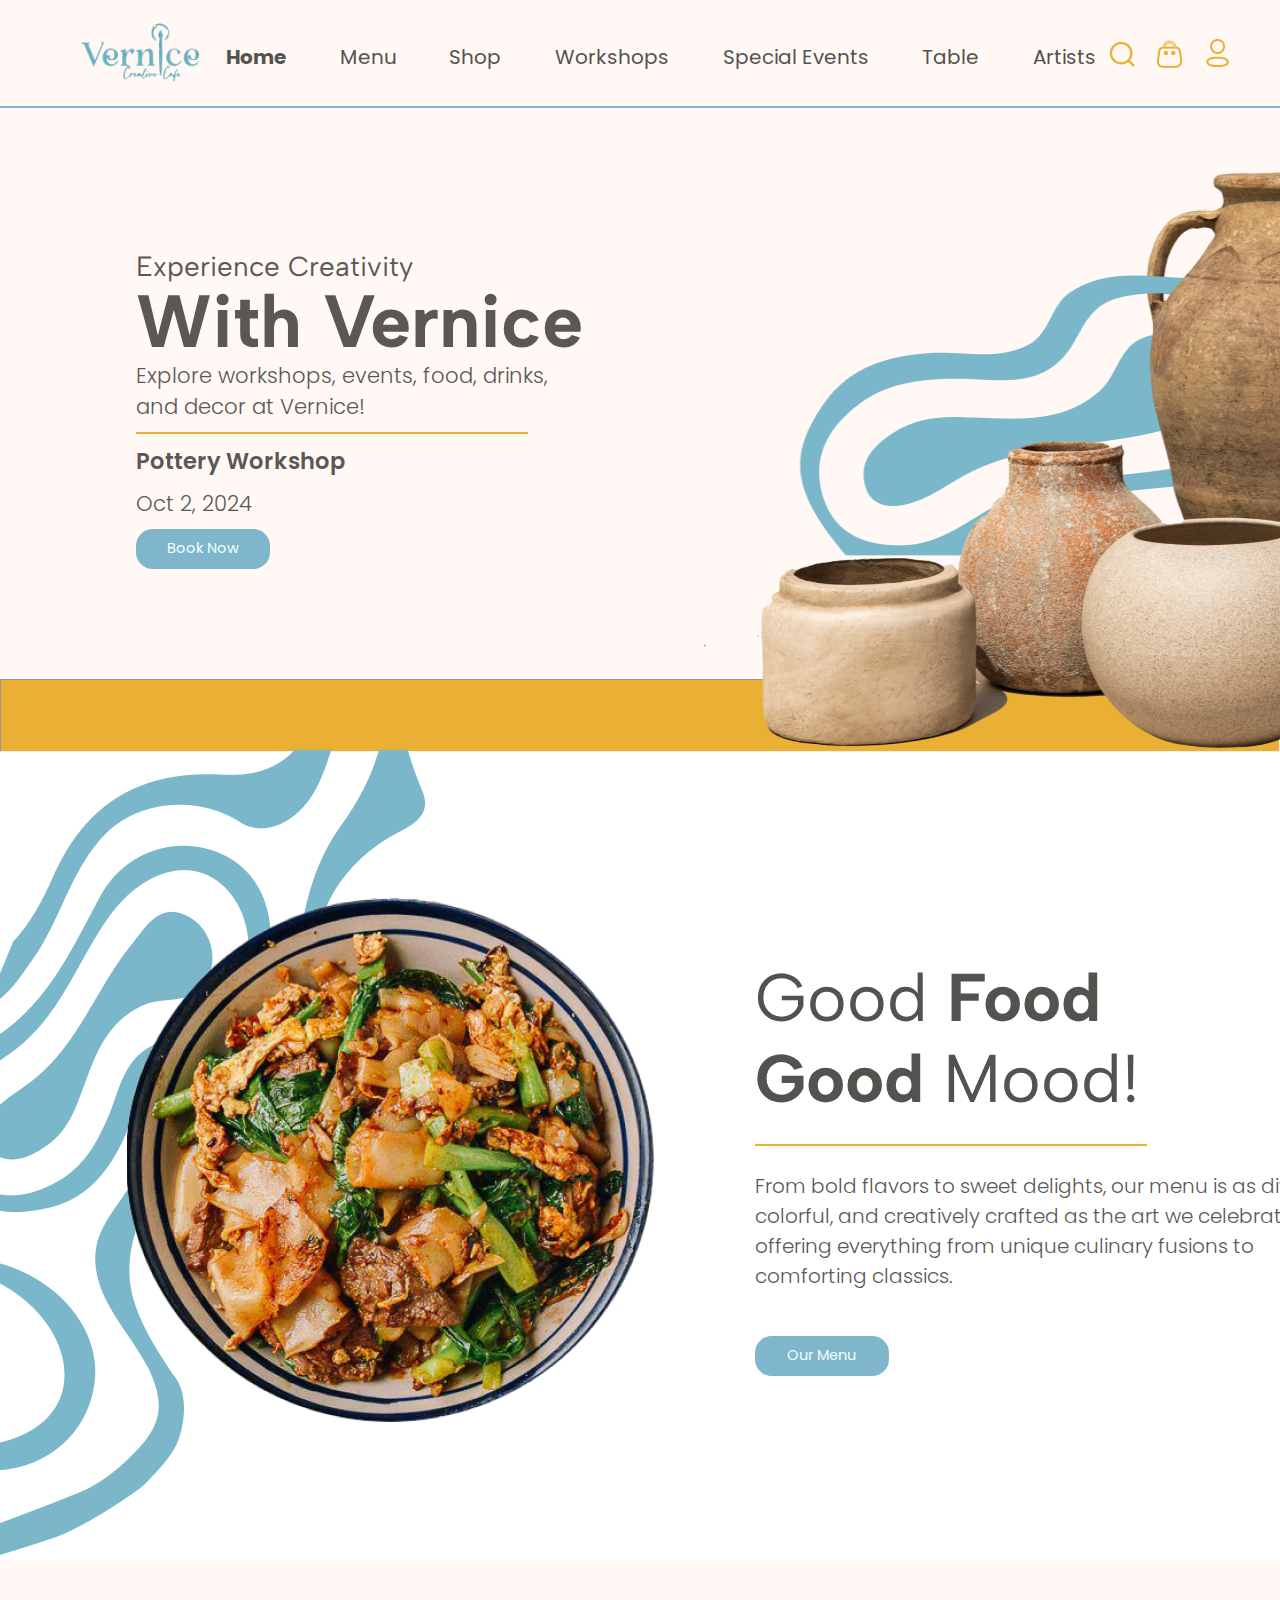
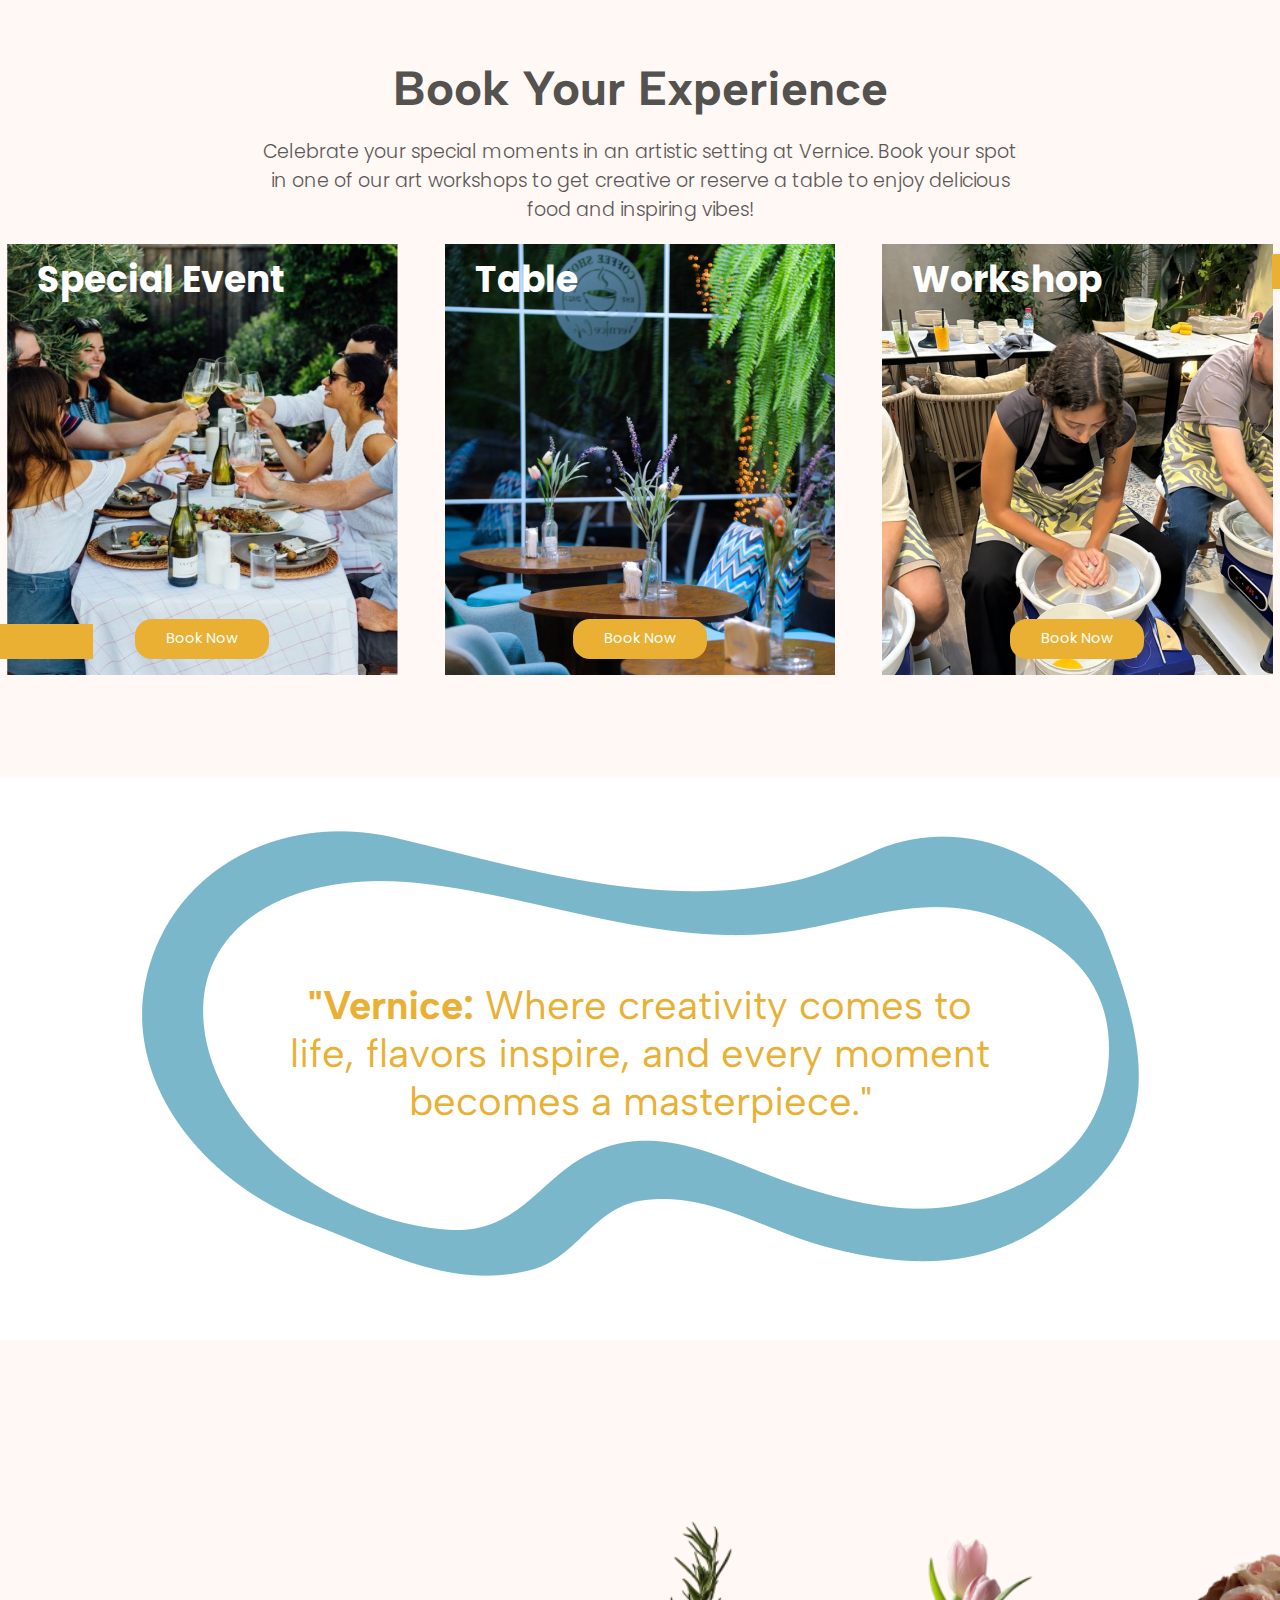
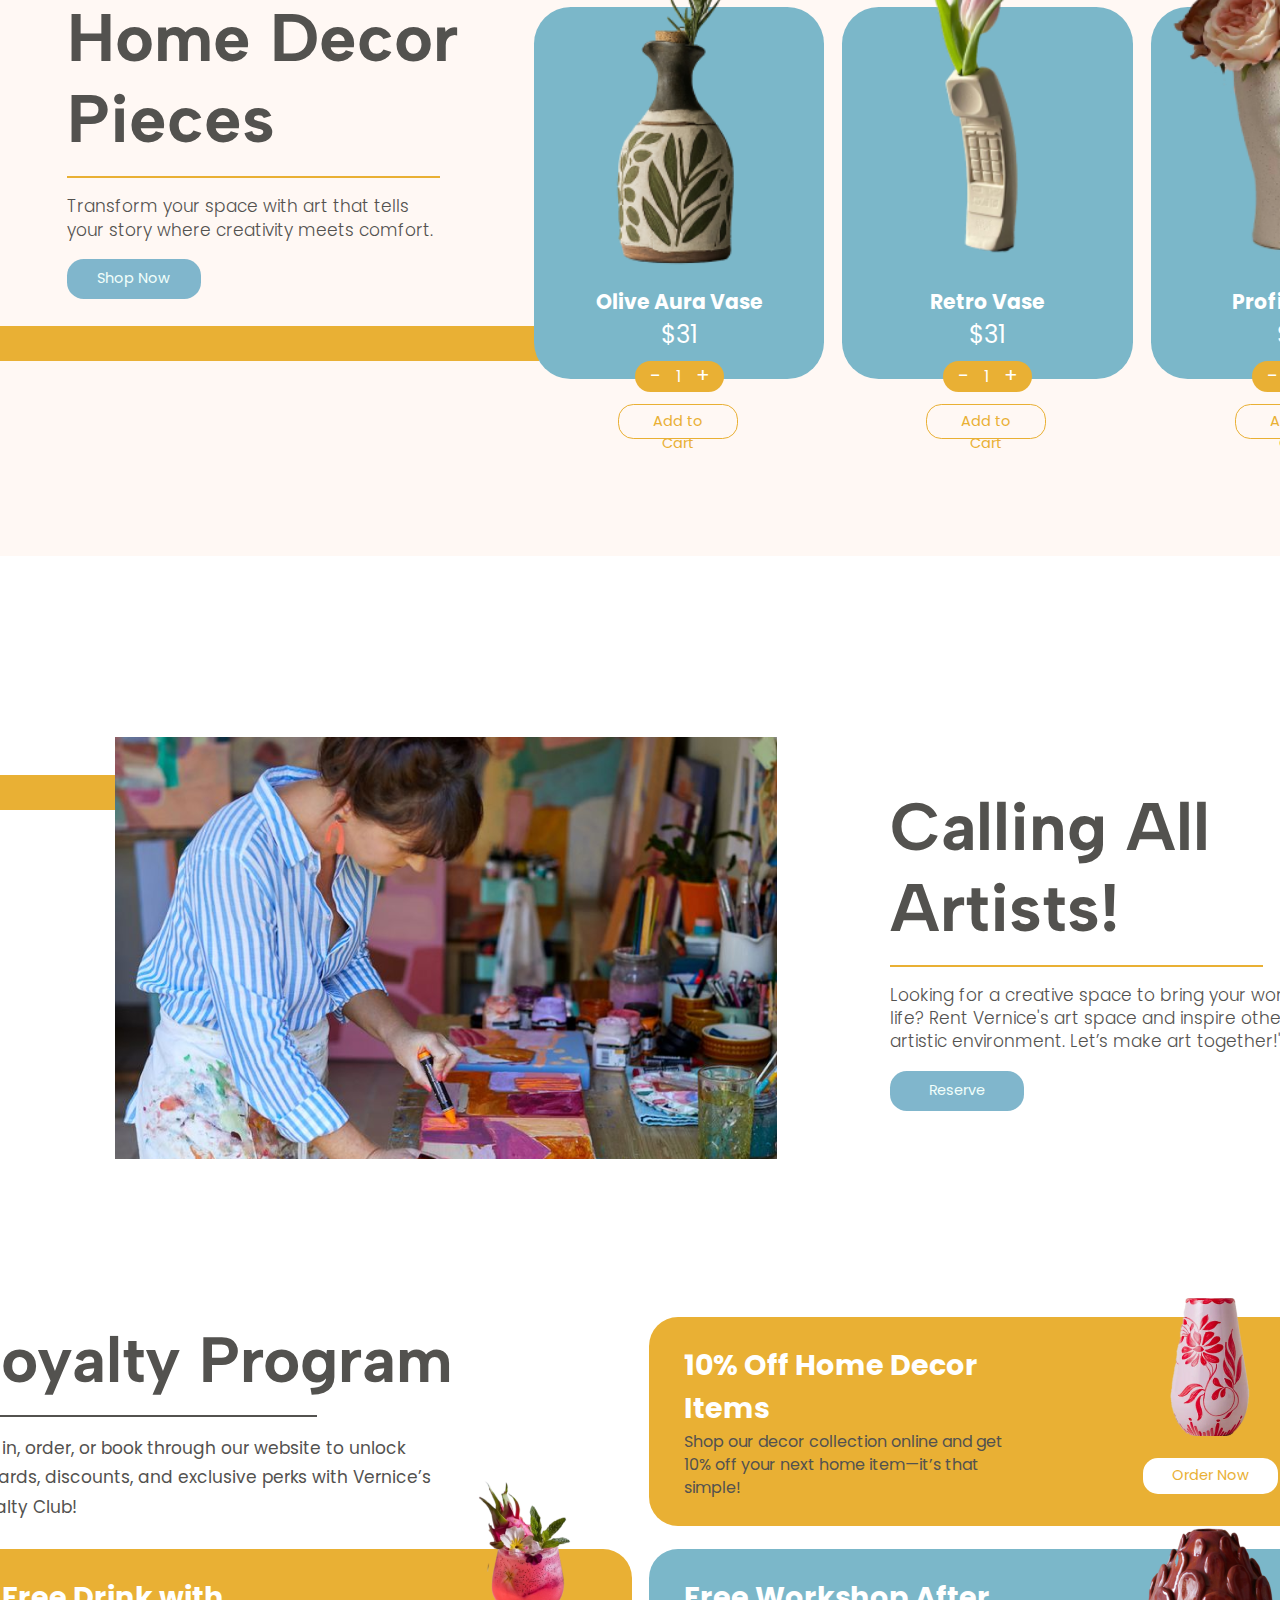
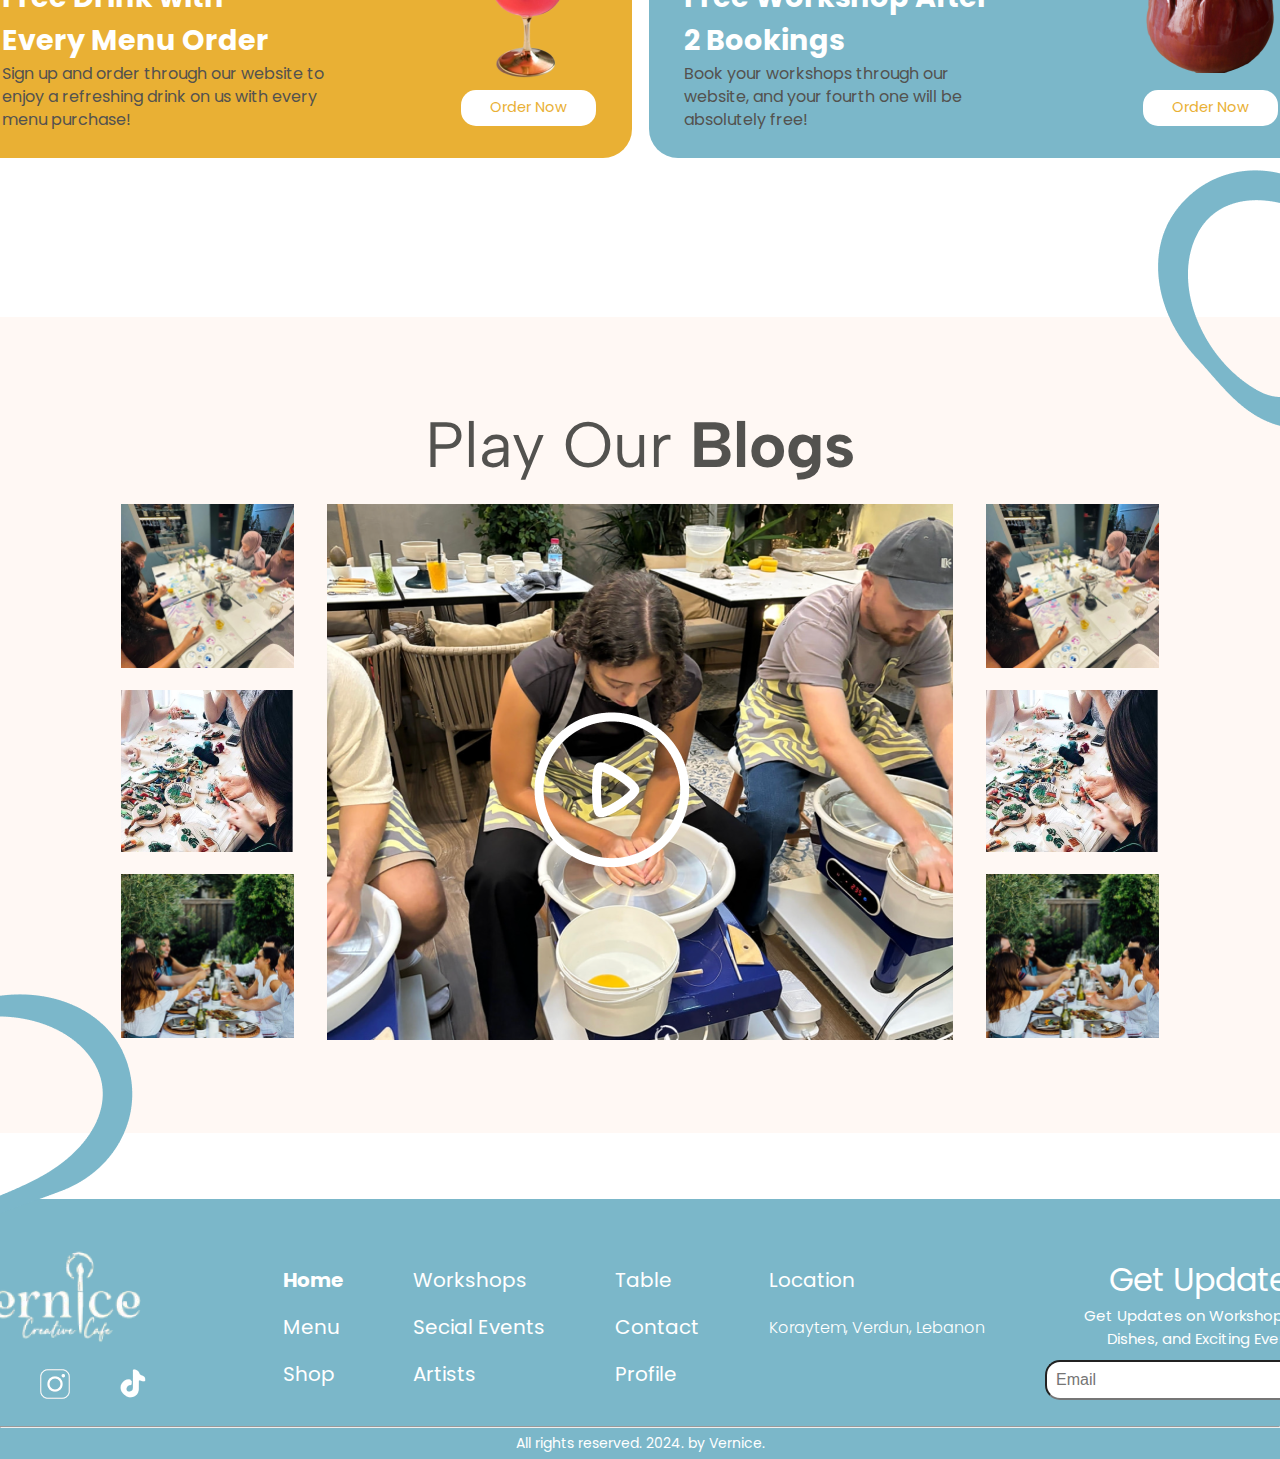
==== commit 1ed4ccbf: "updated" ====
--- a/index.html
+++ b/index.html
@@ -489,14 +489,24 @@
 
 
         <div id="mobilefooter">
-            <div id="logoSocialMedia">
-                <img src="Images/footer logo.png" alt="">
-                <div id="socialmedia">
-                    <img src="Images/facebook.png" alt="" id="facebook">
-                    <img src="Images/instagram.png" alt="" id="instagram">
-                    <img src="Images/tiktok.png" alt="" id="tiktok">
-                </div>
-            </div>
+            <div id="topfooterM">
+                
+                <div id="logoSocialMedia">
+                    <img src="Images/footer logo.png" alt="">
+                    <div id="socialmedia">
+                        <img src="Images/facebook.png" alt="" id="facebook">
+                        <img src="Images/instagram.png" alt="" id="instagram">
+                        <img src="Images/tiktok.png" alt="" id="tiktok">
+                    </div>
+                </div>
+
+                <div id="updates">
+                    <p id="updates-title">Get Updates</p>
+                    <p id="updates-description">Get Updates on Workshops, New Dishes, and Exciting Events!</p>
+                    <input type="text" placeholder="Email" id="email-input">
+                </div>
+            </div>
+            
 
             <div id="navbar">
                 <ul class="footer-nav">
@@ -519,12 +529,6 @@
                     <p>Koraytem, Verdun, Lebanon</p>
                 </ul>
             </div>
-
-            <div id="updates">
-                <p id="updates-title">Get Updates</p>
-                <p id="updates-description">Get Updates on Workshops, New Dishes, and Exciting Events!</p>
-                <input type="text" placeholder="Email" id="email-input">
-            </div>
         </div>
         <hr>
         <p id="footer-rights">All rights reserved. 2024. by Vernice.</p>
--- a/style.css
+++ b/style.css
@@ -588,6 +588,8 @@
     width: 88.61px;
     height: 31.57px;
     border-radius: 16.3px;
+    font-family: 'Poppins', sans-serif;
+
     background-color: rgba(233, 176, 52, 1);
 }
 
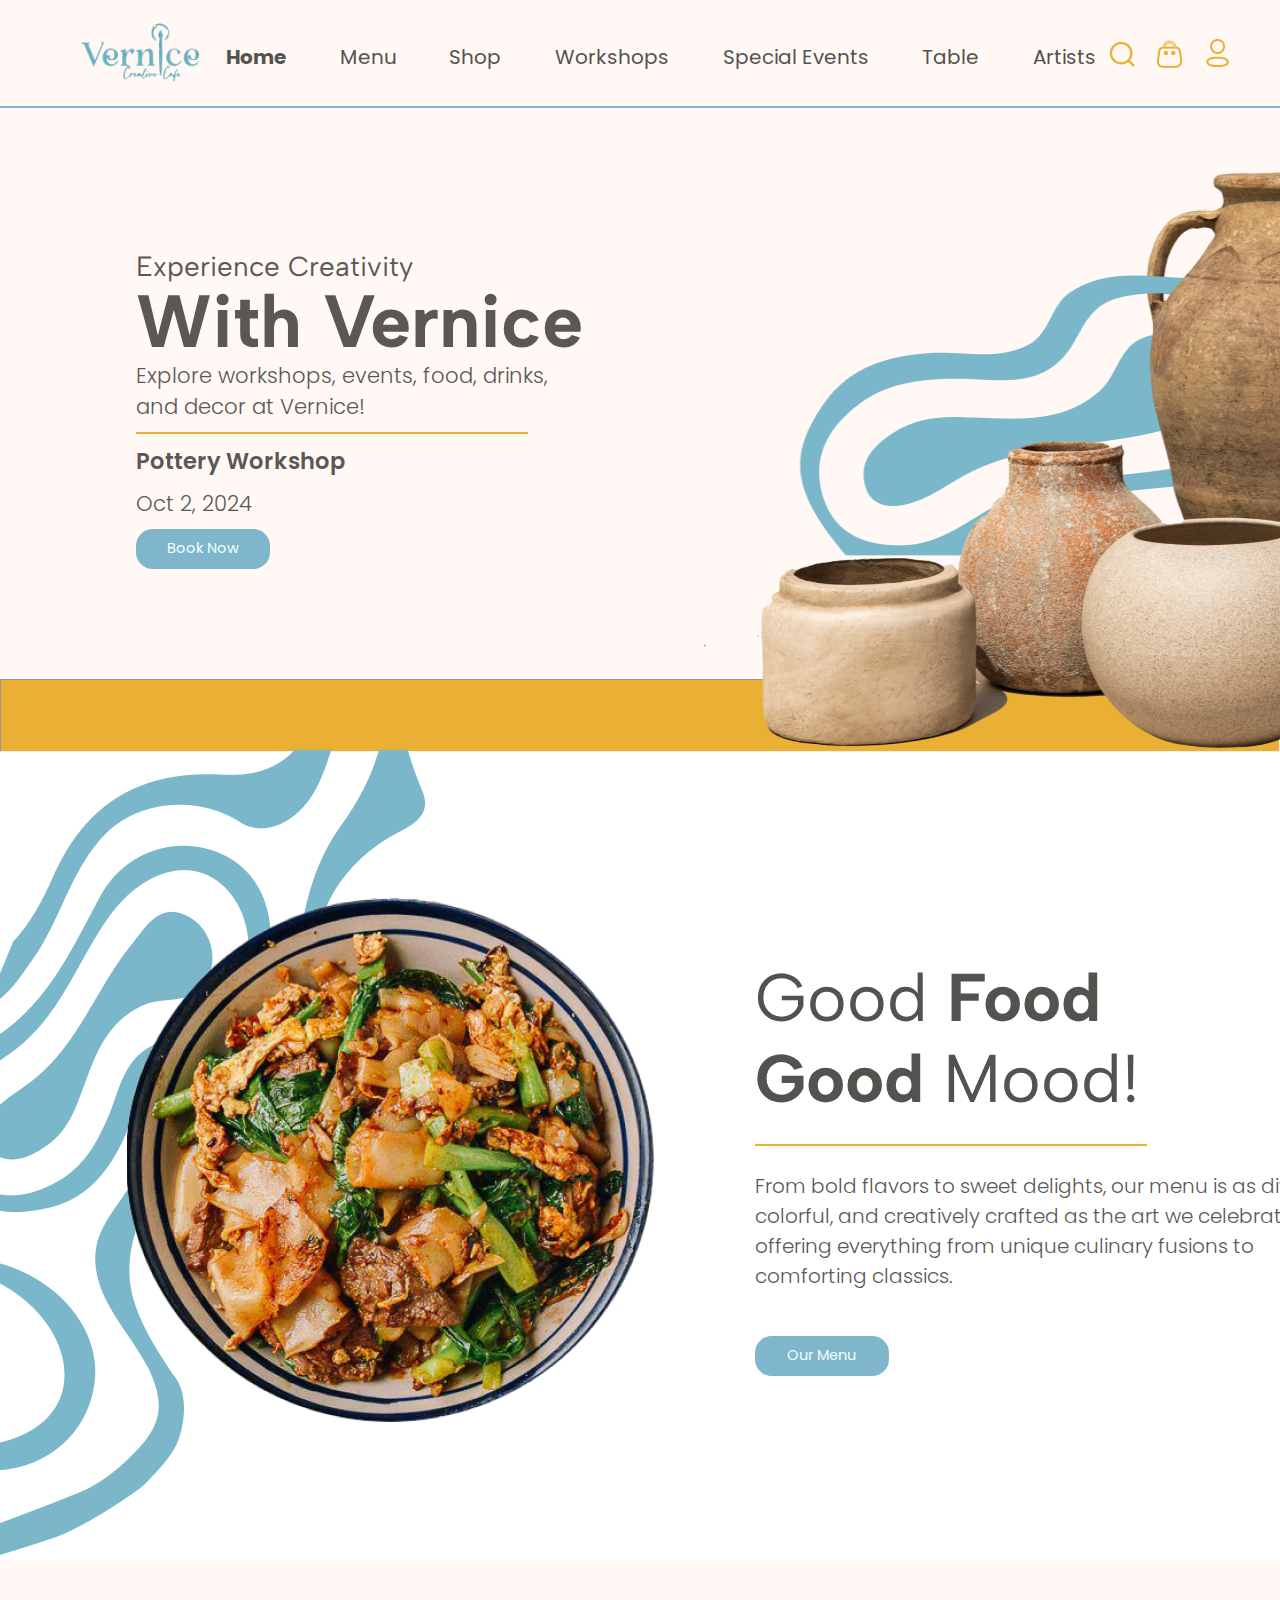
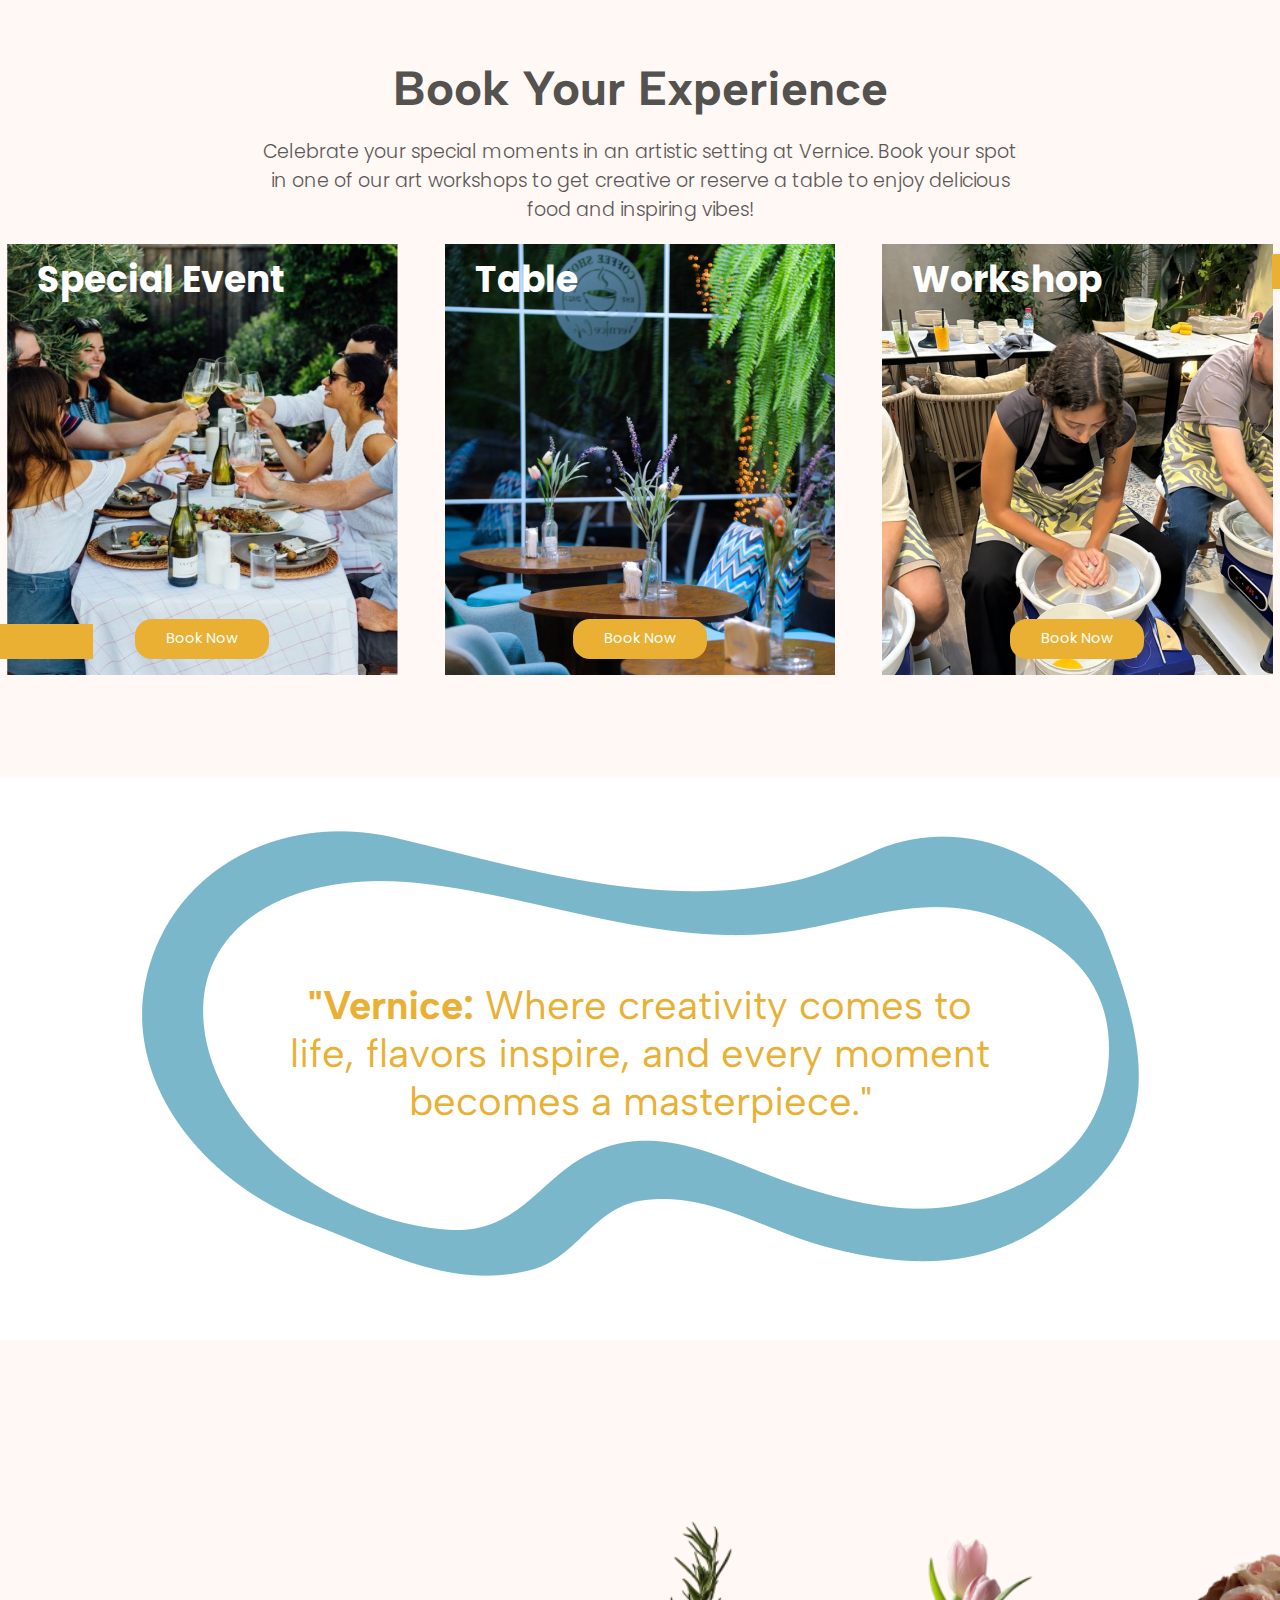
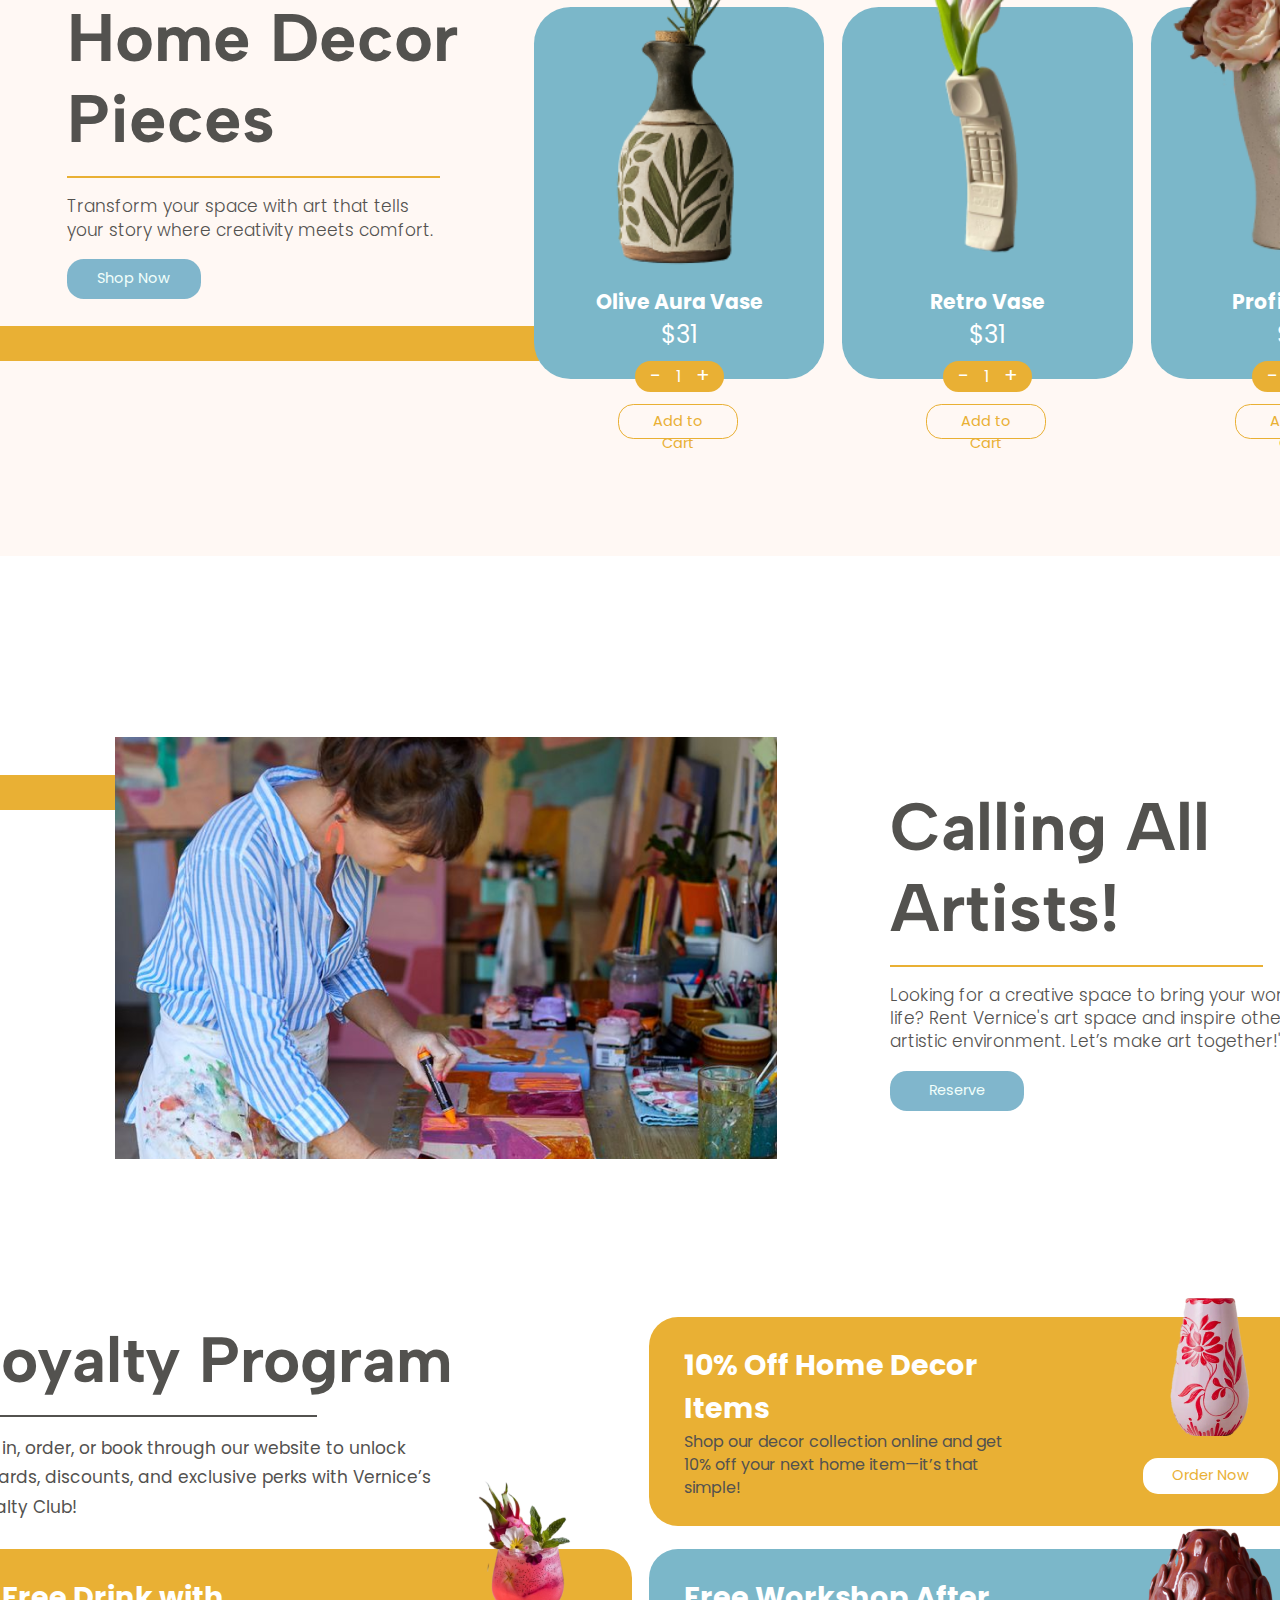
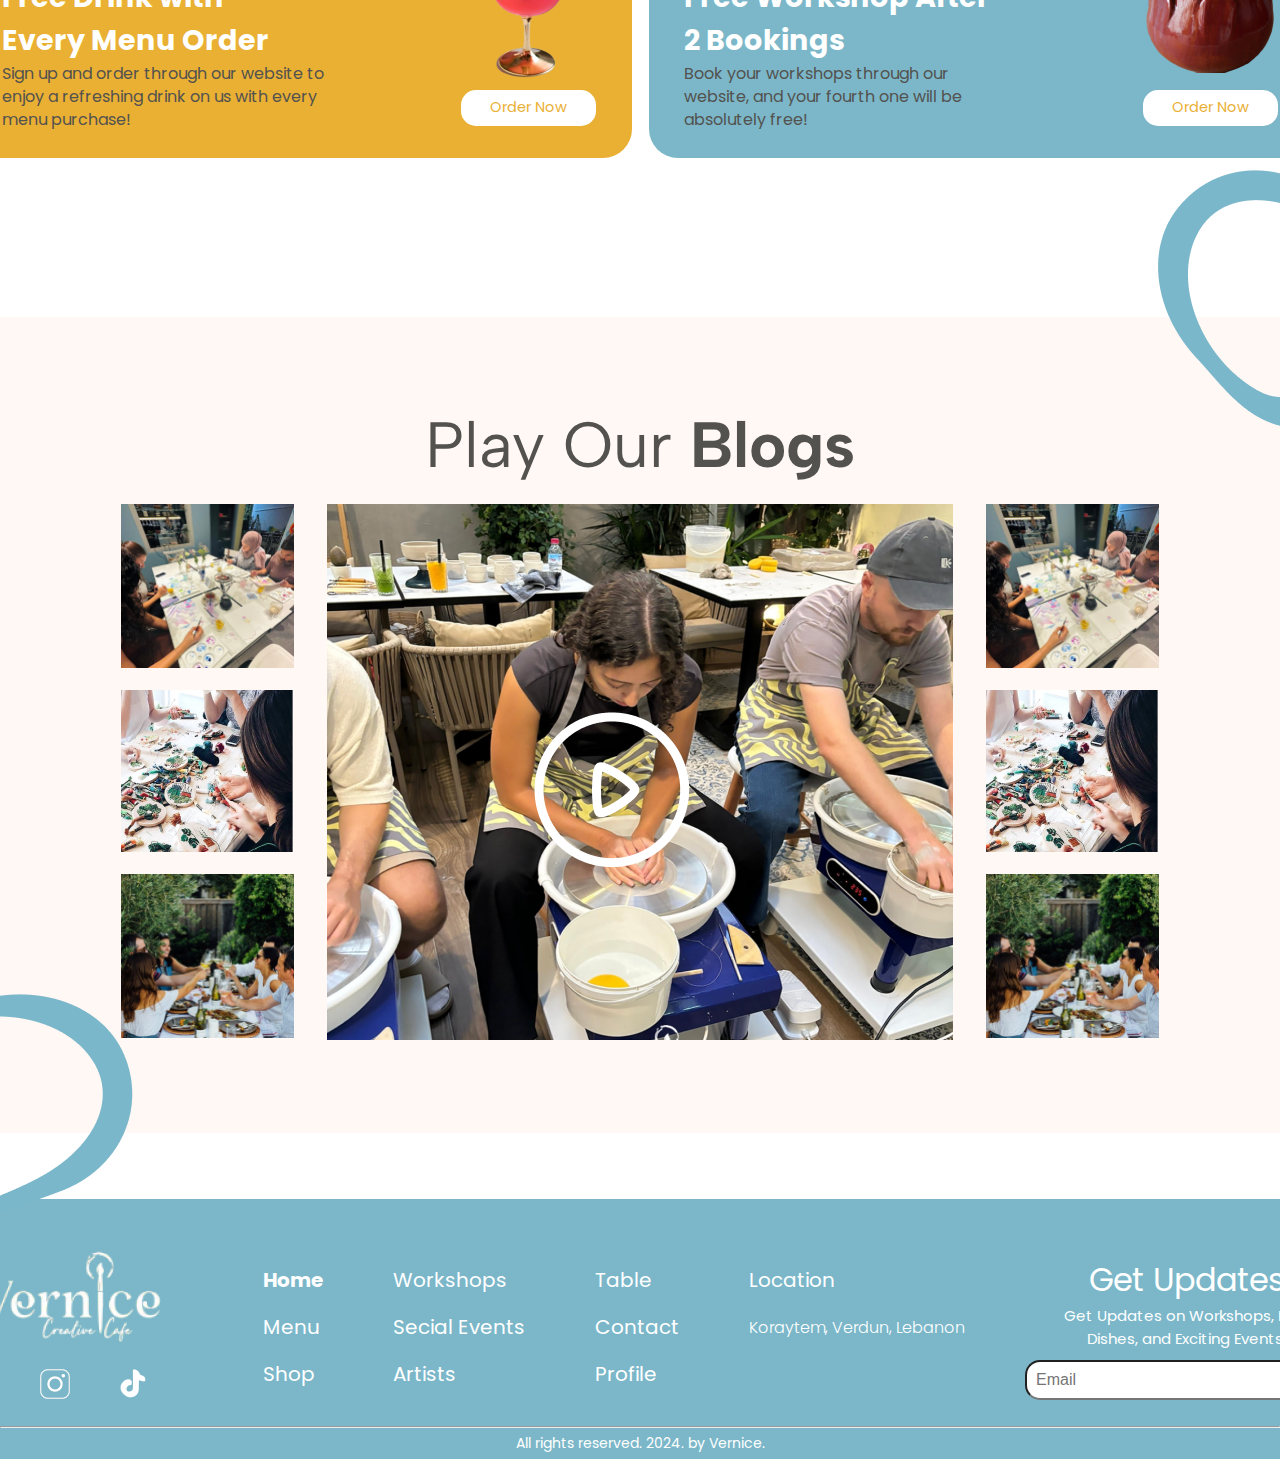
==== commit 3ed58bf5: "updates" ====
--- a/index.html
+++ b/index.html
@@ -408,7 +408,7 @@
     <footer id="footer">
         <div id="footer-content">
             <div id="logoSocialMedia">
-                <img src="Images/footer logo.png" alt="">
+                <img src="Images/footer logo.png" alt="" id="logo">
                 <div id="socialmedia">
                     <img src="Images/facebook.png" alt="" id="facebook">
                     <img src="Images/instagram.png" alt="" id="instagram">
@@ -445,7 +445,7 @@
             </div>
         </div>
 
-        
+
 
         <div id="ipadfooter">
             <div id="logoSocialMedia">
@@ -489,10 +489,10 @@
 
 
         <div id="mobilefooter">
-            <div id="topfooterM">
-                
+            <div id="topFooterM">
+
                 <div id="logoSocialMedia">
-                    <img src="Images/footer logo.png" alt="">
+                    <img src="Images/footer logo.png" alt="" id="logo">
                     <div id="socialmedia">
                         <img src="Images/facebook.png" alt="" id="facebook">
                         <img src="Images/instagram.png" alt="" id="instagram">
@@ -506,7 +506,7 @@
                     <input type="text" placeholder="Email" id="email-input">
                 </div>
             </div>
-            
+
 
             <div id="navbar">
                 <ul class="footer-nav">
--- a/header.css
+++ b/header.css
@@ -100,28 +100,28 @@
 
     #list-links {
         display: flex;
-        justify-content: flex-start;
-        align-items: center;
-        gap: 9px;
-        width: 900px;
+        justify-content: center;
+        align-items: center;
+        gap: 15px;
+        width: 800px;
     }
 
     #list-links li a {
         text-decoration: none;
         color: #53524f;
         padding: 0;
-        font-size: 17.25px;
+        font-size: 16.25px;
         font-weight: 400;
         line-height: 30px;
     }
 
     img {
         width: 20px;
-        margin-top: 5px;
+        margin-top: 3px;
     }
 
     #logo {
-        width: 23.5%;
+        width: 26.5%;
     }
 
     #header-hr {
@@ -143,7 +143,18 @@
     }
 
     #logo {
-        width: 60%;
+        width: 44%;
+    }
+
+    #hamburger {
+        display: flex;
+        flex-direction: column;
+        gap: 5px;
+        margin-right: 0;
+        cursor: pointer;
+        color: rgba(233, 176, 52, 1);
+        width: 25px;
+        margin-bottom: 0px;
     }
 
     #list-links {
@@ -161,10 +172,6 @@
         width: 40%;
     }
 
-    #hamburger {
-        display: flex;
-    }
-
     #list-links.open {
         display: flex;
         margin-top: 30px;
@@ -182,16 +189,6 @@
         justify-content: center;
         align-items: center;
         gap: 5px;
-    }
-
-    #hamburger {
-        flex-direction: column;
-        gap: 5px;
-        margin-right: 0;
-        cursor: pointer;
-        color: rgba(233, 176, 52, 1);
-        width: 25px;
-        margin-bottom: 5px;
     }
 
     #hamburger span {
@@ -202,7 +199,7 @@
 
     #header-hr {
         border: 1.48px solid rgba(233, 176, 52, 1);
-        width: 92%;
-        margin-left: 20px;
+        width: 85%;
+        margin-left: 45px;
     }
 }--- a/footer.css
+++ b/footer.css
@@ -5,11 +5,11 @@
     font-family: 'Poppins', sans-serif;
 }
 
-#ipadfooter{
+#ipadfooter {
     display: none;
 }
 
-#mobilefooter{
+#mobilefooter {
     display: none;
 }
 
@@ -117,8 +117,313 @@
     text-align: center;
     justify-self: center;
     color: white;
-font-size: 14px;
-font-weight: 400;
-line-height: 21px;
-}
-
+    font-size: 14px;
+    font-weight: 400;
+    line-height: 21px;
+}
+
+@media (max-width: 768px) {
+    footer {
+        background: #7BB7C9;
+        margin-top: 66px;
+        padding-top: 30px;
+        font-family: 'Poppins', sans-serif;
+        width: 100%;
+    }
+
+    #ipadfooter {
+        display: none;
+    }
+
+    #mobilefooter {
+        display: none;
+    }
+
+    #footer-content {
+        display: flex;
+        justify-content: space-between;
+        align-items: center;
+        height: 111px;
+        gap: 0px;
+        background-color: #7BB7C9;
+        width: 99%;
+    }
+
+    #logoSocialMedia {
+        display: flex;
+        flex-direction: column;
+        gap: 0px;
+        justify-content: center;
+        align-items: center;
+    }
+
+    #logoSocialMedia #logo {
+        width: 100%;
+    }
+
+    #socialmedia {
+        display: flex;
+        justify-content: center;
+        align-items: center;
+        gap: 27px;
+        margin-left: 15px;
+    }
+
+    #socialmedia img {
+        width: 30px;
+    }
+
+    #socialmedia #facebook {
+        width: 13px;
+    }
+
+    #socialmedia #instagram {
+        width: 29px;
+    }
+
+    #socialmedia #tiktok {
+        width: 32px;
+    }
+
+    #divider {
+        background-color: white;
+        height: 171.5px;
+        width: 3px;
+    }
+
+    #navbar {
+        display: flex;
+        gap: 16px;
+        width: 359px;
+    }
+
+    .footer-nav {
+        display: flex;
+        flex-direction: column;
+        gap: 8px;
+        list-style-type: none;
+        padding: 0;
+        white-space: nowrap;
+    }
+
+    #navbar ul li a {
+        text-decoration: none;
+        color: white;
+        margin: 0;
+        font-family: Poppins;
+        font-size: 15px;
+        font-weight: 400;
+        line-height: 29.86px;
+    }
+
+    .footer-nav p {
+        color: white;
+        margin: 0;
+        font-family: Poppins;
+        font-size: 17px;
+        font-weight: 400;
+        line-height: 29.86px;
+    }
+
+    .footer-nav p:nth-child(2) {
+        font-size: 12px;
+        font-weight: 300;
+    }
+
+    #updates {
+        display: flex;
+        flex-direction: column;
+        justify-content: center;
+        align-items: center;
+        gap: 3px;
+    }
+
+    #updates-title {
+        font-size: 22px;
+        color: white;
+        margin: 0;
+    }
+
+    #updates-description {
+        width: 173px;
+        color: white;
+        margin: 0;
+        margin-bottom: 10px;
+        font-size: 10px;
+        text-align: center;
+    }
+
+    #email-input {
+        color: #53524F;
+        font-size: 11px;
+        border-radius: 15px;
+        padding: 3px;
+        width: 135px;
+        padding-left: 16px;
+        border: 0;
+        outline: none;
+        line-height: 24px;
+        font-weight: 400;
+        background-color: #fff;
+    }
+
+    #footer-rights {
+        margin-top: 5px;
+        padding-bottom: 5px;
+        text-align: center;
+        justify-self: center;
+        color: white;
+        font-size: 14px;
+        font-weight: 400;
+        line-height: 21px;
+    }
+}
+
+@media (max-width: 431px) {
+    footer {
+        background: #7BB7C9;
+        margin-top: 66px;
+        padding-top: 30px;
+        font-family: 'Poppins', sans-serif;
+        width: 100%;
+    }
+
+    #ipadfooter {
+        display: none;
+    }
+
+    #mobilefooter {
+        display: flex;
+        flex-direction: column;
+        align-items: center;
+        width: 100%;
+    }
+
+    #topFooterM {
+        display: flex;
+        width: 100%;
+        justify-content: space-around;
+        align-self: center;
+    }
+
+    #topFooterM #logoSocialMedia #logo {
+        width: 206px;
+    }
+
+    #footer-content {
+        display: none;
+        justify-content: center;
+        align-items: center;
+        height: 197px;
+        gap: 60px;
+        background-color: #7BB7C9;
+        width: 100%;
+    }
+
+    #logoSocialMedia {
+        display: flex;
+        flex-direction: column;
+        gap: 0px;
+        justify-content: center;
+        align-items: center;
+        height: 100px;
+    }
+
+    #socialmedia {
+        display: flex;
+        justify-content: center;
+        align-items: center;
+        gap: 38px;
+    }
+
+    #divider {
+        background-color: white;
+        height: 171.5px;
+        width: 3px;
+    }
+
+    #navbar {
+        display: flex;
+        justify-content: center;
+        gap: 20px;
+        margin-left: 14px;
+        width: 100%;
+    }
+
+    .footer-nav {
+        display: flex;
+        flex-direction: column;
+        gap: 17px;
+        list-style-type: none;
+        padding: 0;
+        white-space: nowrap;
+    }
+
+    #navbar ul li a {
+        text-decoration: none;
+        color: white;
+        margin: 0;
+        font-family: Poppins;
+        font-size: 14px;
+        font-weight: 400;
+        line-height: 29.86px;
+    }
+
+    .footer-nav p {
+        color: white;
+        margin: 0;
+        font-family: Poppins;
+        font-size: 20px;
+        font-weight: 400;
+        line-height: 29.86px;
+    }
+
+    .footer-nav p:nth-child(2) {
+        font-size: 14px;
+        font-weight: 300;
+    }
+
+    #updates {
+        display: flex;
+        flex-direction: column;
+        justify-content: center;
+        align-items: center;
+        gap: 5px;
+        height: 110px;
+    }
+
+    #updates-title {
+        font-size: 20px;
+        color: white;
+        margin: 0;
+    }
+
+    #updates-description {
+        width: 150px;
+        color: white;
+        margin: 0;
+        margin-bottom: 10px;
+        font-size: 10px;
+        text-align: center;
+    }
+
+    #email-input {
+        color: #3987A6;
+        font-size: 14px;
+        border-radius: 15px;
+        padding: 5px;
+        padding-left: 13px;
+        width: 160px;
+    }
+
+    #footer-rights {
+        margin-top: 20px;
+        padding-bottom: 5px;
+        text-align: center;
+        justify-self: center;
+        color: white;
+        font-size: 14px;
+        font-weight: 400;
+        line-height: 21px;
+    }
+}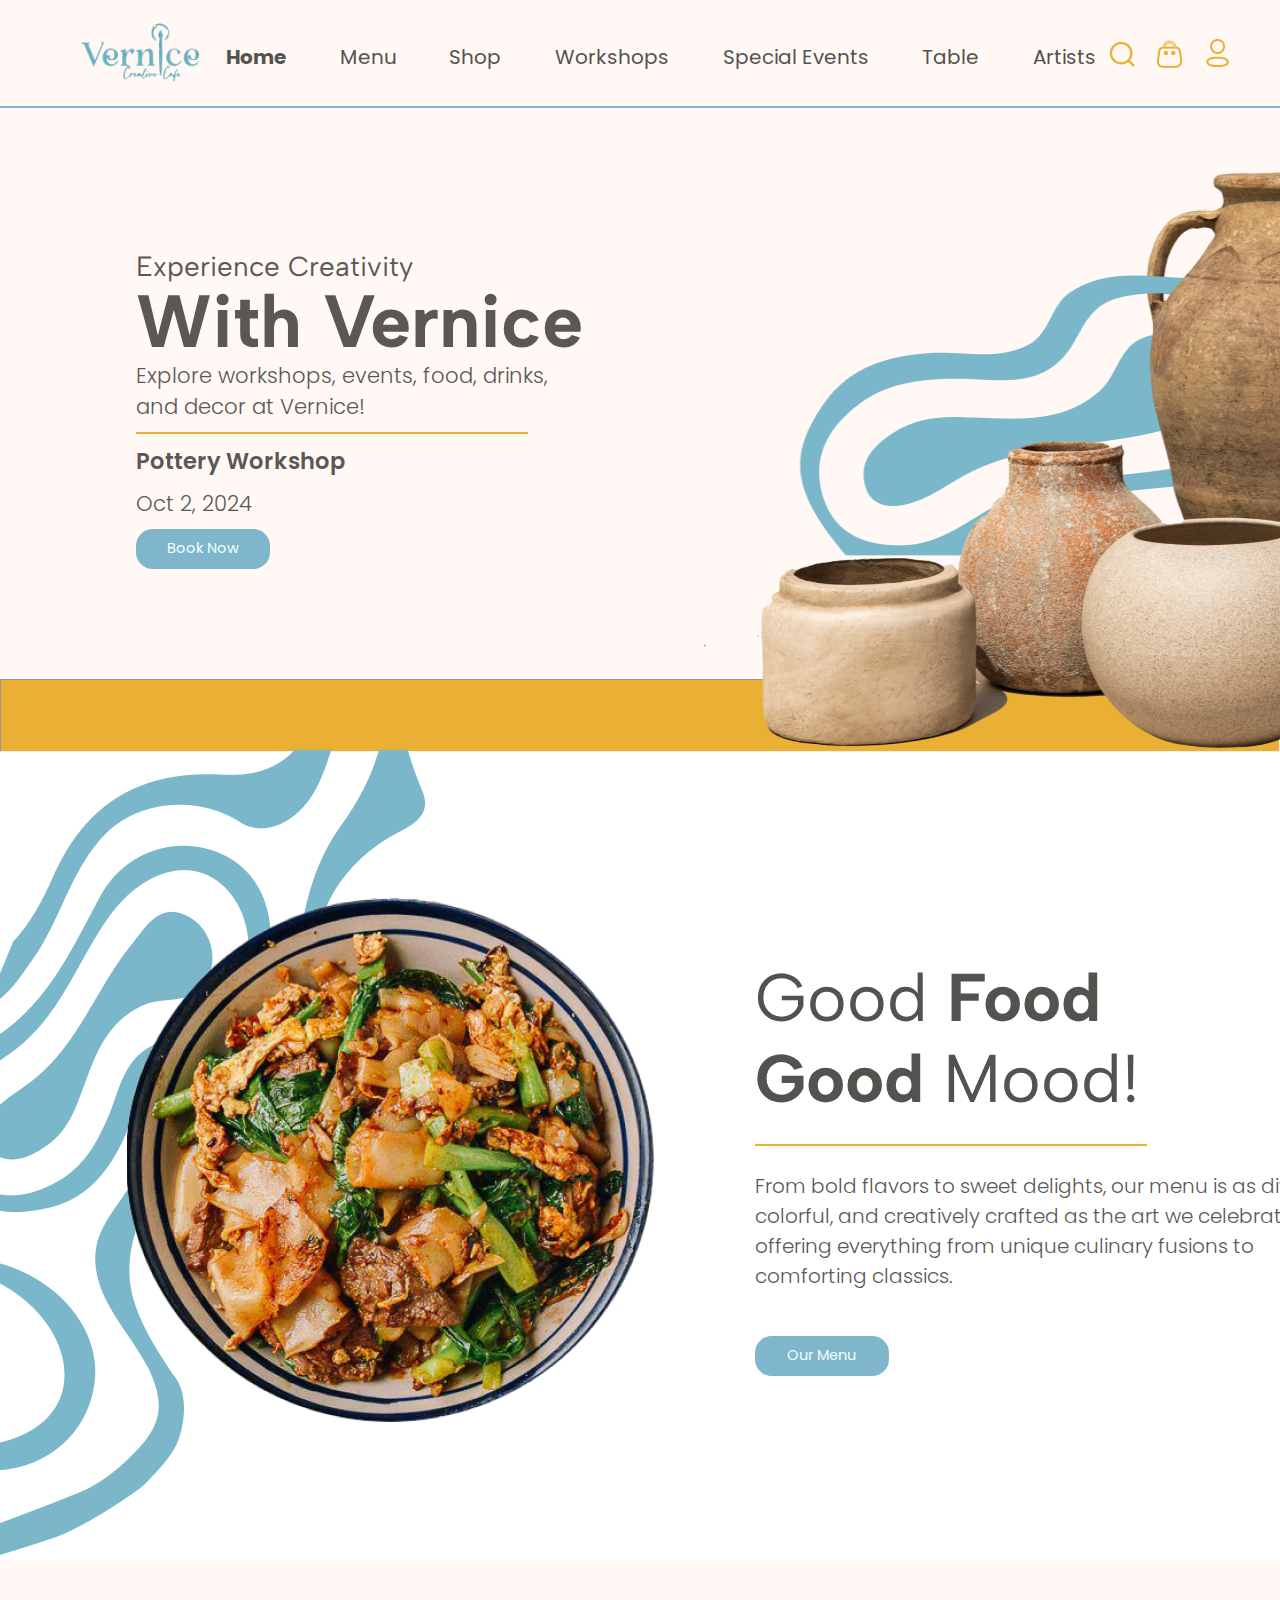
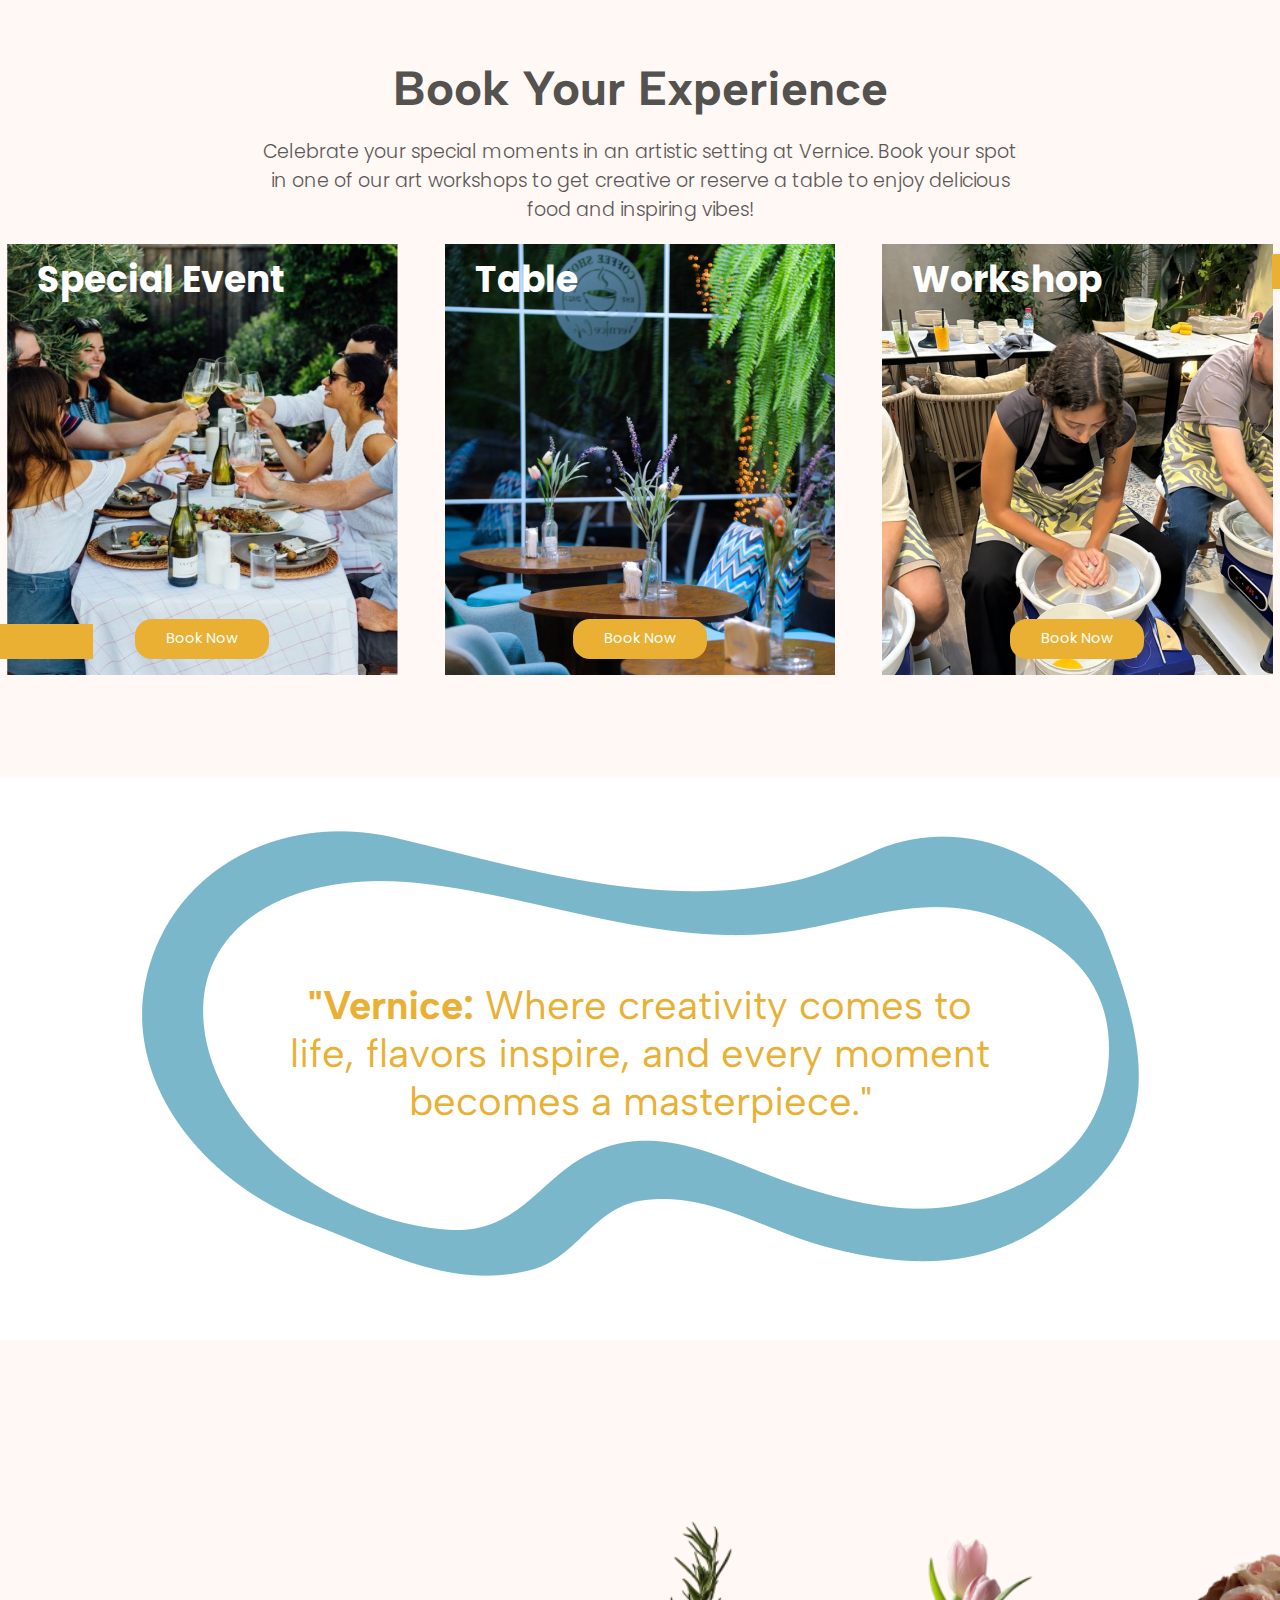
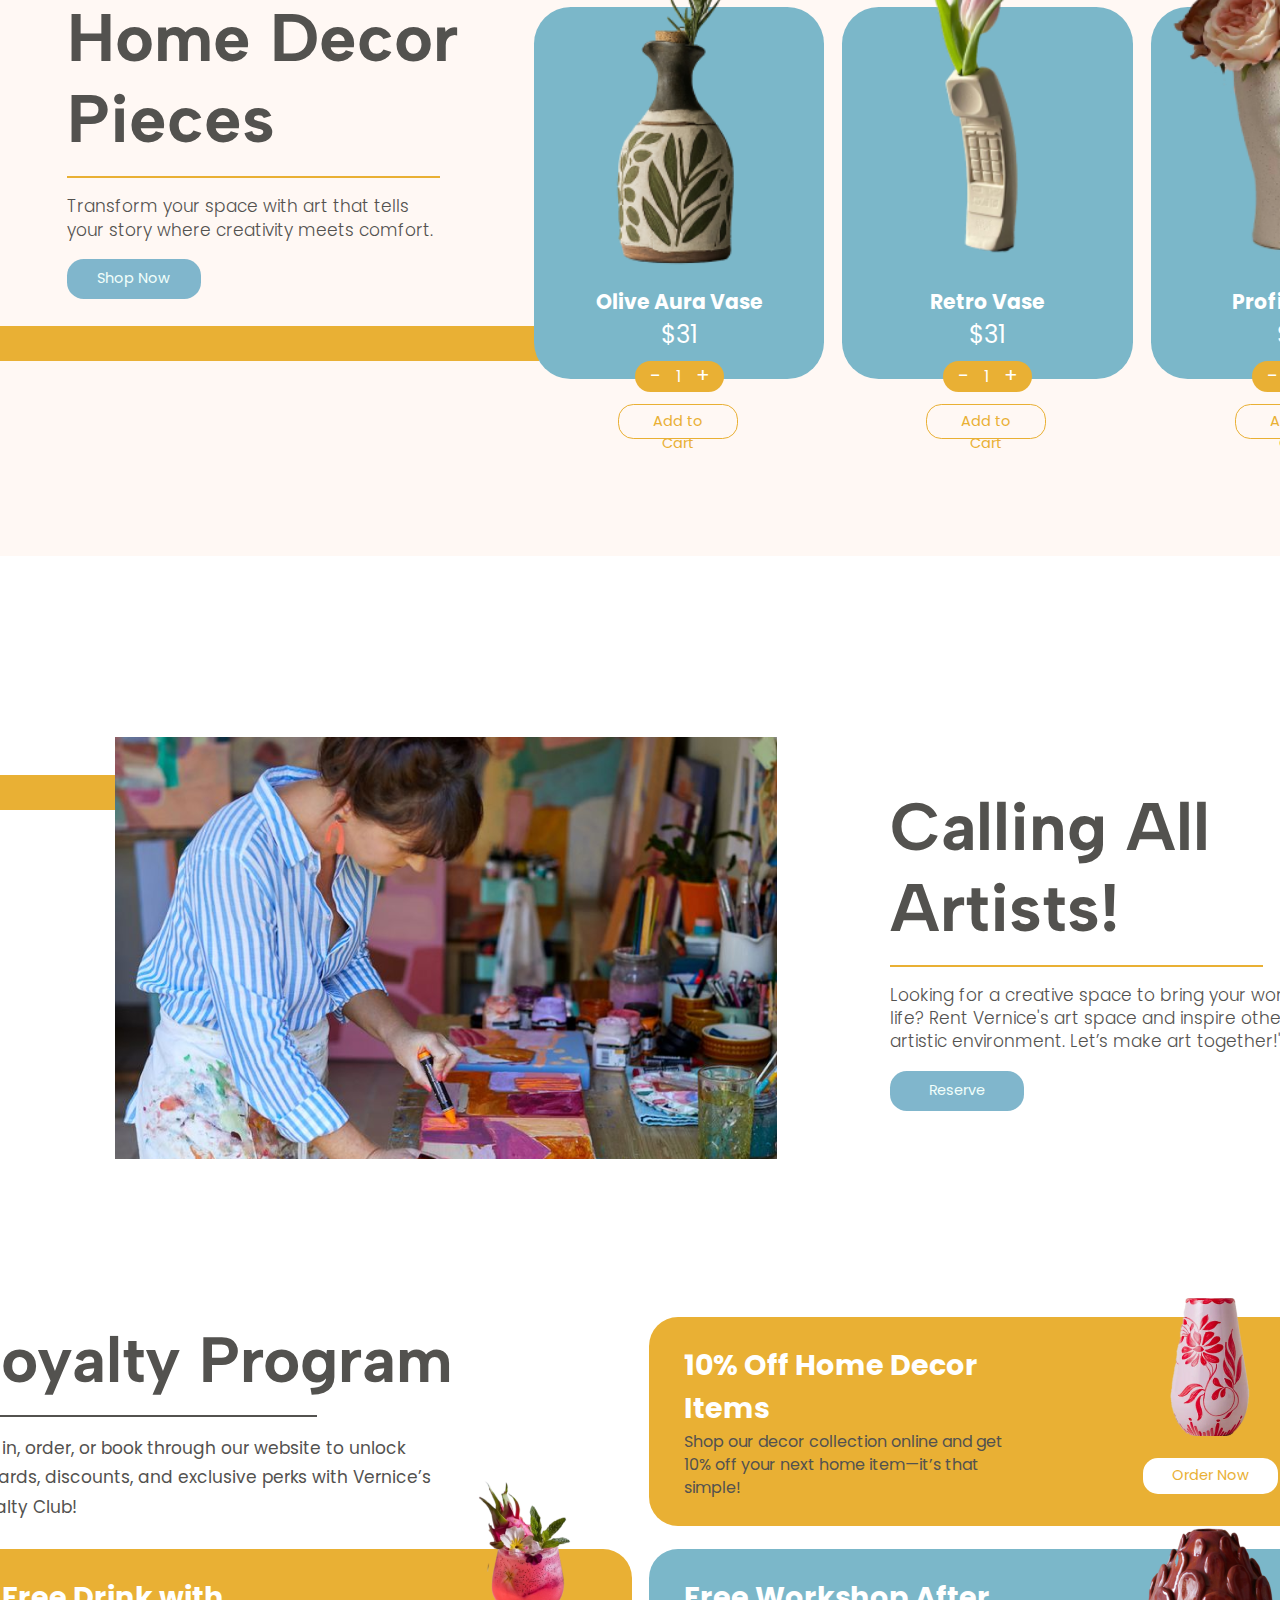
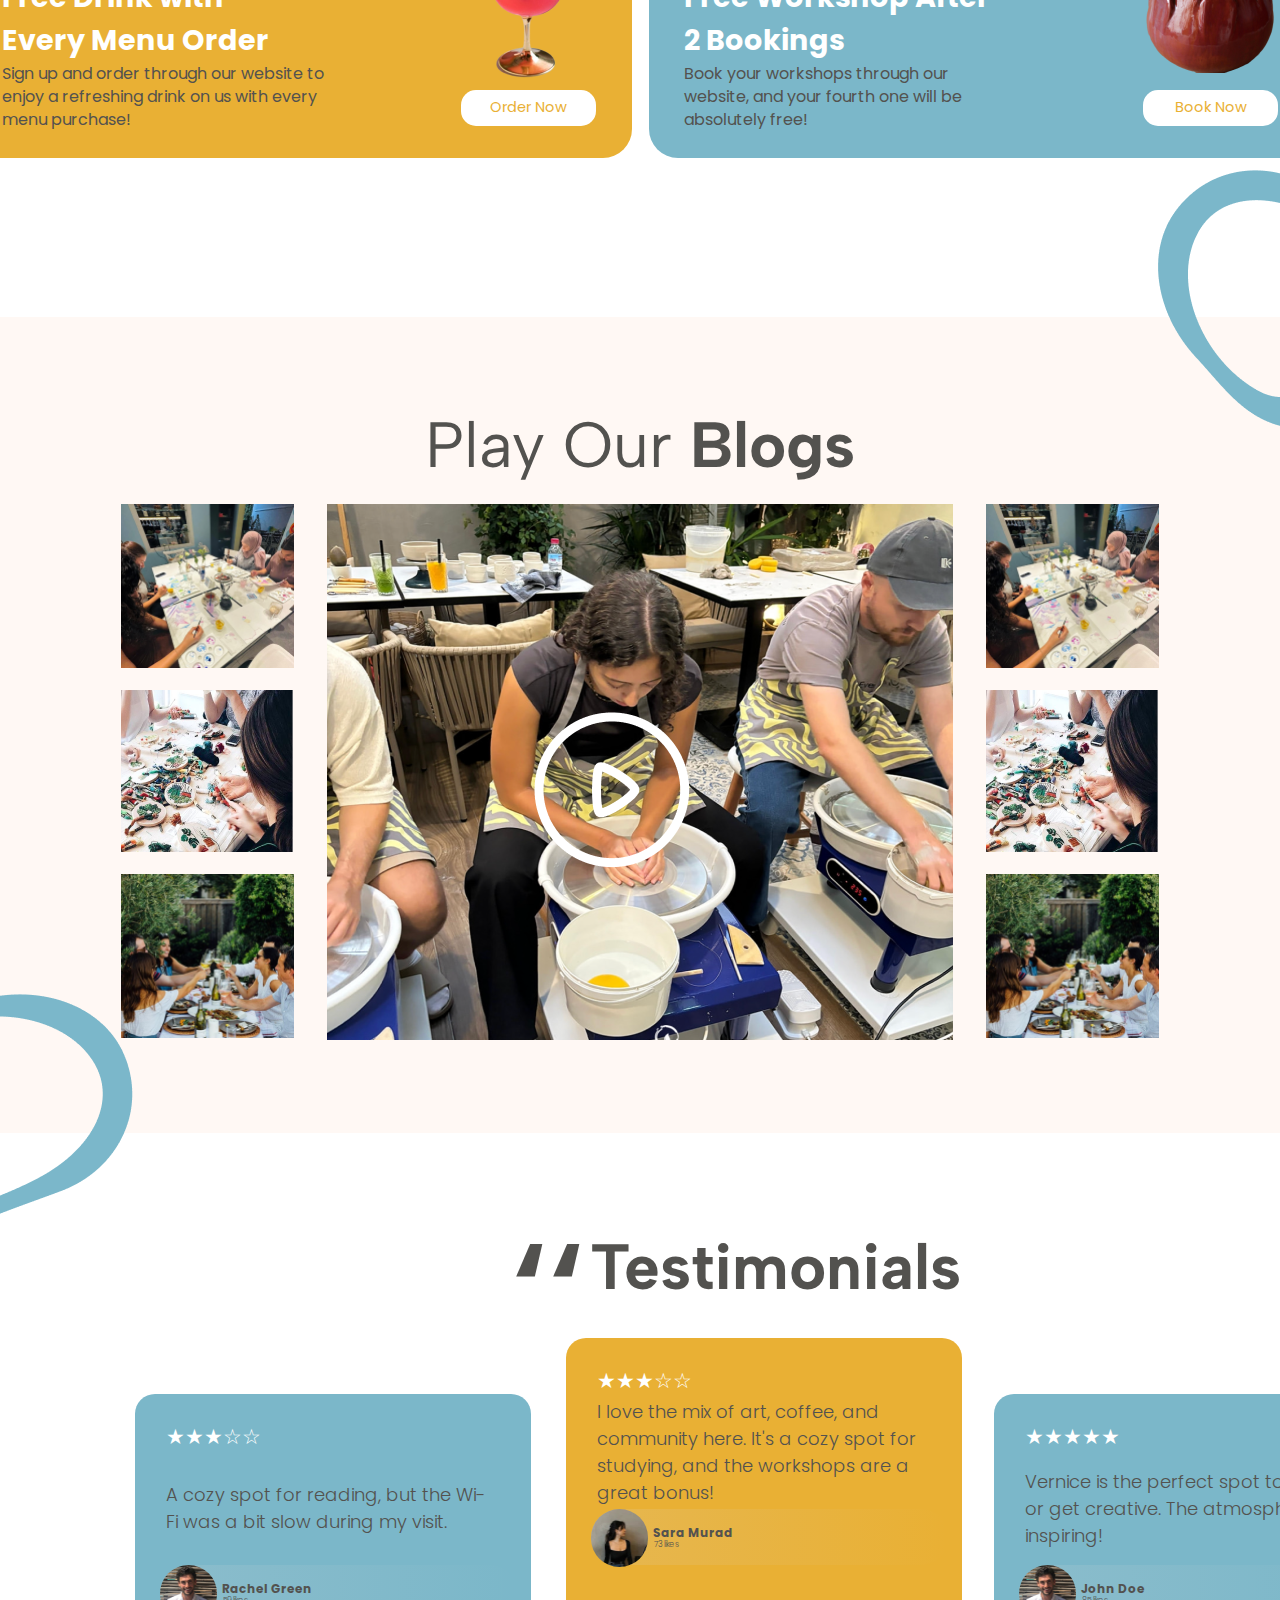
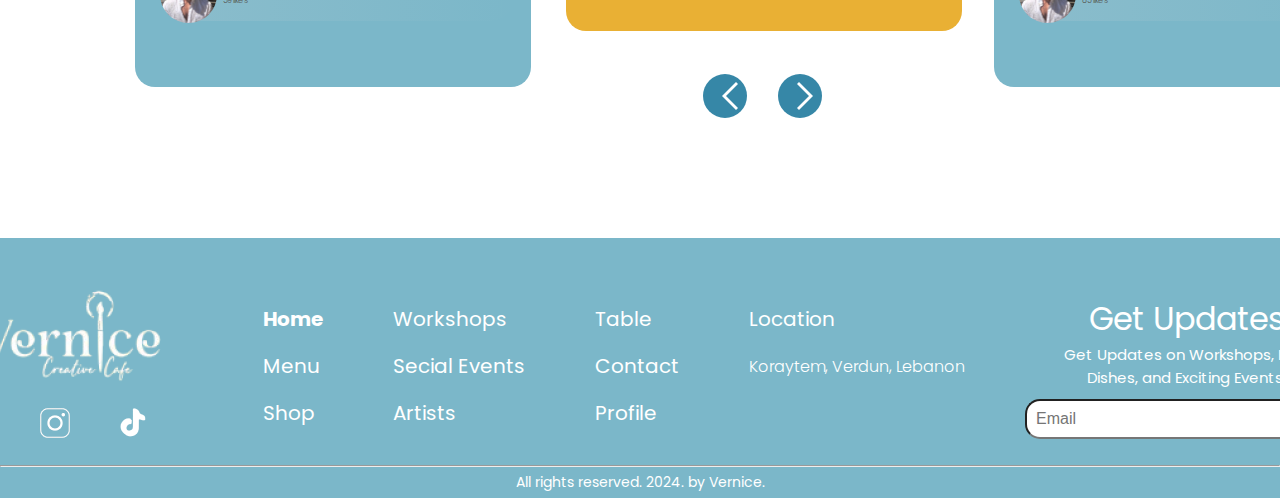
==== commit 92c31454: "some updates" ====
--- a/index.html
+++ b/index.html
@@ -23,12 +23,12 @@
 
             <ul id="list-links">
                 <li><a href="index.html" style="font-weight: 700;">Home</a></li>
-                <li><a href="">Menu</a></li>
+                <li><a href="menu.html">Menu</a></li>
                 <li><a href="Home-Deco.html">Shop</a></li>
                 <li><a href="Workshop.html">Workshops</a></li>
-                <li><a href="">Special Events</a></li>
+                <li><a href="reservation.html">Special Events</a></li>
                 <li><a href="">Table</a></li>
-                <li><a href="">Artists</a></li>
+                <li><a href="CallingAllArtist.html">Artists</a></li>
             </ul>
 
             <ul id="list-icons">
@@ -159,7 +159,7 @@
                 From bold flavors to sweet delights, our menu is as diverse, colorful, and creatively crafted as the art
                 we celebrate, offering everything from unique culinary fusions to comforting classics.
             </p>
-            <button>Our Menu</button>
+            <button onclick="window.location.href = 'menu.html'">Our Menu</button>
         </div>
     </div>
 
@@ -353,7 +353,7 @@
                 </div>
                 <div class="loyaltyboxitem">
                     <img src="Home-Page-Images/item 1 loyalty.png" alt="">
-                    <button>Order Now</button>
+                    <button onclick="window.location.href = 'Home-Deco.html'">Order Now</button>
                 </div>
             </div>
         </div>
@@ -366,7 +366,7 @@
                 </div>
                 <div class="loyaltyboxitem">
                     <img src="Home-Page-Images/item 2 loyalty.png" alt="" id="cuployaty">
-                    <button>Order Now</button>
+                    <button onclick="window.location.href = 'menu.html'">Order Now</button>
                 </div>
             </div>
 
@@ -378,7 +378,7 @@
                 </div>
                 <div class="loyaltyboxitem">
                     <img src="Home-Page-Images/item 3 loyalty.png" alt="">
-                    <button>Order Now</button>
+                    <button onclick="window.location.href = 'Workshop.html'">Book Now</button>
                 </div>
             </div>
         </div>
@@ -404,6 +404,133 @@
         </div>
         <img src="Home-Page-Images/blog vector.png" alt="" id="blogvector">
     </div>
+
+    <script>
+        document.addEventListener("DOMContentLoaded", () => {
+            const testimonialsData = [
+            {
+                stars: "★★★☆☆",
+                feedback: "I love the mix of art, coffee, and community here. It's a cozy spot for studying, and the workshops are a great bonus!",
+                imgSrc: "testimonials-imges/Parisian Style_ 50+ Easy To Copy Paris Outfit Ideas For Effortlessly Chic Wardrobe 1.png",
+                name: "Sara Murad",
+                likes: "73 likes"
+            },
+            {
+                stars: "★★★★★",
+                feedback: "Vernice is the perfect spot to relax or get creative. The atmosphere is inspiring!",
+                imgSrc: "testimonials-imges/_ - 2024-11-09T142336.803 1.png",
+                name: "John Doe",
+                likes: "85 likes"
+            },
+            {
+                stars: "★★★★☆",
+                feedback: "The workshops here are incredible! I’ve learned so much and met amazing people.",
+                imgSrc: "testimonials-imges/New Collection _ Sustainable Parisian style 1.png",
+                name: "Emily Brown",
+                likes: "90 likes"
+            },
+            {
+                stars: "★★☆☆☆",
+                feedback: "The coffee is good, but I wish there were more food options. Great place to chill though!",
+                imgSrc: "testimonials-imges/New Collection _ Sustainable Parisian style 1.png",
+                name: "Alex Johnson",
+                likes: "42 likes"
+            },
+            {
+                stars: "★★★☆☆",
+                feedback: "A cozy spot for reading, but the Wi-Fi was a bit slow during my visit.",
+                imgSrc: "testimonials-imges/_ - 2024-11-09T142336.803 1.png",
+                name: "Rachel Green",
+                likes: "59 likes"
+            }
+        ];
+        
+            const leftCard = document.querySelector("#testimonial-card-left");
+            const centerCard = document.querySelector("#testimonial-card-center");
+            const rightCard = document.querySelector("#testimonial-card-right");
+        
+            const prevButton = document.querySelector(".testimonial-prev");
+            const nextButton = document.querySelector(".testimonial-next");
+        
+            let currentIndex = 0;
+        
+            // Function to render a card's content
+            function renderCard(cardElement, testimonial) {
+                cardElement.querySelector(".testimonial-stars").textContent = testimonial.stars;
+                cardElement.querySelector("#testimonial-feedtext").textContent = testimonial.feedback;
+                cardElement.querySelector("img").src = testimonial.imgSrc;
+                cardElement.querySelector("img").alt = testimonial.name;
+                cardElement.querySelector("#testimonial-name").textContent = testimonial.name;
+                cardElement.querySelector("#testimonial-likes").textContent = testimonial.likes;
+            }
+        
+            // Function to update all cards
+            function updateCards() {
+                const leftIndex = (currentIndex - 1 + testimonialsData.length) % testimonialsData.length;
+                const centerIndex = currentIndex;
+                const rightIndex = (currentIndex + 1) % testimonialsData.length;
+        
+                renderCard(leftCard, testimonialsData[leftIndex]);
+                renderCard(centerCard, testimonialsData[centerIndex]);
+                renderCard(rightCard, testimonialsData[rightIndex]);
+            }
+        
+            // Event listeners for buttons
+            prevButton.addEventListener("click", () => {
+                currentIndex = (currentIndex - 1 + testimonialsData.length) % testimonialsData.length;
+                updateCards();
+            });
+        
+            nextButton.addEventListener("click", () => {
+                currentIndex = (currentIndex + 1) % testimonialsData.length;
+                updateCards();
+            });
+        
+            // Initialize the cards with the first set of testimonials
+            updateCards();
+        });
+        
+        
+            </script>
+            
+            <div class="testimonials-section">
+                <h1 class="testimonials-h1">‘‘</h1>
+                <h2 class="testimonials-h2">Testimonials</h2>
+                <div class="testimonials-carousel">
+                    <div class="testimonial-cards" id="testimonial-card-left">
+                        <div class="testimonial-stars">★★★☆☆</div>
+                        <p id="testimonial-feedtext">I love the mix of art, coffee, and community here. It's a cozy spot for studying, and the workshops are a great bonus!.</p>
+                        <div class="testimonial-user-info">
+                            <img src="testimonials-imges/Parisian Style_ 50+ Easy To Copy Paris Outfit Ideas For Effortlessly Chic Wardrobe 1.png" alt="Sara Murad">
+                            <p id="testimonial-name">Sara Murad</p>
+                            <p id="testimonial-likes">73 likes</p>
+                        </div>
+                    </div>  
+                  <div class="testimonial-cards" id="testimonial-card-right">
+                        <div class="testimonial-stars" >★★★☆☆</div>
+                        <p id="testimonial-feedtext">As a student, Vernice has become my favorite spot for both studying and unwinding. The student discounts are a huge bonus.</p>
+                        <div class="testimonial-user-info">
+                            <img src="testimonials-imges/New Collection _ Sustainable Parisian style 1.png" alt="Sara Murad">
+                            <p id="testimonial-name">Sara Murad</p>
+                            <p id="testimonial-likes">73 likes</p>
+                        </div>
+                    </div>
+                    <div class="testimonial-cards" id="testimonial-card-center">
+                        <div class="testimonial-stars">★★★☆☆</div>
+                        <p id="testimonial-feedtext">Vernice is the perfect spot to relax or get creative. The atmosphere is inspiring, and the student discounts make it even better!</p>
+                        <div class="testimonial-user-info">
+                            <img src="testimonials-imges/_ - 2024-11-09T142336.803 1.png" alt="Sara Murad">
+                            <p id="testimonial-name">Sara Murad</p>
+                            <p id="testimonial-likes">73 likes</p>
+                        </div>
+                    </div>
+        
+                </div>
+                <div class="testimonial-carousel-controls">
+                    <button class="testimonial-prev" ><img src="testimonials-imges/Vector 126.png" alt=""></button>
+                    <button class="testimonial-next"><img src="testimonials-imges/Vector 125.png" alt=""></button>
+                </div>
+            </div>
 
     <footer id="footer">
         <div id="footer-content">
--- a/style.css
+++ b/style.css
@@ -34,7 +34,8 @@
     border-radius: 16.74px;
     padding: 6.7px 17.86px 6.7px 17.86px;
     color: rgba(241, 255, 251, 1);
-    font-family: Poppins;
+        font-family: 'Poppins', sans-serif;
+
     font-size: 14.51px;
     font-weight: 400;
     line-height: 21.77px;
@@ -79,7 +80,8 @@
 
 #landing p:nth-child(3),
 #landing p:nth-child(6) {
-    font-family: Poppins;
+        font-family: 'Poppins', sans-serif;
+
     font-size: 21.13px;
     font-weight: 300;
 }
@@ -316,7 +318,8 @@
 }
 
 #booking-inputs3 p {
-    font-family: Poppins;
+        font-family: 'Poppins', sans-serif;
+
     font-size: 16px;
     font-weight: 400;
     line-height: 24px;
@@ -368,10 +371,13 @@
     cursor: pointer;
     transition: background-color 0.3s, border-color 0.3s;
     margin-right: 10px;
+    vertical-align: middle;
+    position: relative;
+    top: -1px;
 }
 
 input[type="radio"]:checked {
-    background-color: rgba(233, 176, 52, 1)
+    background-color: rgba(233, 176, 52, 1);
 }
 
 input[type="radio"]:not(:checked) {
@@ -379,11 +385,13 @@
 }
 
 label {
-    font-family: Poppins;
+        font-family: 'Poppins', sans-serif;
+
     font-size: 16px;
     font-weight: 400;
     line-height: 24px;
-    padding-top: -10px;
+    vertical-align: middle;
+    cursor: pointer;
 }
 
 #bookNow {
@@ -408,7 +416,8 @@
 }
 
 #bookingform-info span {
-    font-family: Poppins;
+        font-family: 'Poppins', sans-serif;
+
     font-size: 16px;
     font-weight: 300;
     line-height: 24px;
@@ -579,6 +588,11 @@
     background-color: rgba(255, 255, 255, 0);
 }
 
+.add-to-cart:hover {
+    background-color: rgba(233, 176, 52, 1);
+    color: white;
+}
+
 #counter {
     position: absolute;
     left: 101px;
@@ -767,6 +781,7 @@
 }
 
 .loyaltyboxitem button {
+    z-index: 10;
     width: 135px;
     height: 36px;
     padding: 6px 16px 6px 16px;
@@ -857,7 +872,8 @@
 
     #landing p:nth-child(3) {
         width: 355px;
-        font-family: Poppins;
+            font-family: 'Poppins', sans-serif;
+
         font-weight: 300;
     }
 
@@ -888,7 +904,8 @@
         border-radius: 16.74px;
         padding: 6.7px 17.86px 6.7px 17.86px;
         color: rgba(241, 255, 251, 1);
-        font-family: Poppins;
+            font-family: 'Poppins', sans-serif;
+
         font-size: 14.51px;
         font-weight: 400;
         line-height: 21.77px;
@@ -1436,7 +1453,8 @@
 
     #landing p:nth-child(3),
     #landing p:nth-child(6) {
-        font-family: Poppins;
+            font-family: 'Poppins', sans-serif;
+
         font-size: 8.13px;
         font-weight: 300;
     }
@@ -1970,4 +1988,371 @@
         top: 220px;
         width: 50px;
     }
-}+}
+
+
+
+
+
+
+
+
+
+
+@import url('https://fonts.googleapis.com/css2?family=Albert+Sans:wght@400;700&display=swap');
+@import url('https://fonts.googleapis.com/css2?family=Poppins:wght@400;700&display=swap');
+
+
+.testimonials-section{
+    height: 639px;
+    position: relative;
+}
+.testimonials-h1{
+position: absolute;
+width: 52px;
+height: 42px;
+left: 510px;
+
+margin-top: 132px;
+
+font-family: 'Albert Sans';
+font-style: normal;
+font-weight: 700;
+font-size: 130px;
+line-height: 50px;
+/* or 38% */
+text-align: center;
+
+color: #53524F;
+
+}
+.testimonials-h2{
+position: absolute;
+width: 386px;
+height: 125px;
+left: 590px;
+
+margin-top: 99px;
+
+font-family: 'Albert Sans';
+font-style: normal;
+font-weight: 700;
+font-size: 64px;
+line-height: 109.75%;
+/* or 70px */
+
+color: #53524F;
+
+
+
+}
+.testimonial-cards{
+    background: #7BB7C9;
+    border-radius: 20px;
+    align-items: center;
+    position: absolute;
+
+    width: 396px;
+height: 293px;
+    
+}
+#testimonial-card-center {
+
+background: #E9B034;
+
+    left: 566px;
+    margin-top: 205px;
+}
+#testimonial-card-right {
+left: 994px;
+margin-top: 261px;
+}
+#testimonial-card-left{
+left: 135px;
+margin-top: 261px;
+}
+
+/* Star rating section */
+.testimonial-stars {
+    width: 105px;
+    height: 21px;
+    text-align: left;
+    align-items: left;
+    color: #FFFFFF;
+    border: 1px #FFFFFF;
+    border-radius: 1px;
+    margin-top: 31px;
+    margin-left: 31px;
+    font-size: 21px;
+}
+
+/* Testimonial text styling */
+#testimonial-feedtext{
+align-content: center;
+width: 320px;
+height: 114px;
+margin-left: 31px;
+margin-top: 5px;
+
+font-family: 'Poppins';
+font-style: normal;
+font-weight: 300;
+font-size: 18px;
+line-height: 27px;
+
+color: #53524F;
+
+
+
+}
+
+/* User information section */
+.testimonial-user-info {
+display: flex;
+
+width: 358px;
+height: 56px;
+margin-left:25px;
+margin-bottom: 30px;
+
+background: linear-gradient(90deg, rgba(217, 217, 217, 0.17) 0%, rgba(115, 115, 115, 0) 100%);
+border-radius: 31px;
+
+
+}
+
+.testimonial-user-info img {
+width: 57.44px;
+height: 57.44px;
+border-radius: 31px;
+}
+#testimonial-name{
+
+width: 158px;
+height: 17px;
+margin-left: 4.5px;
+margin-top: 15px;
+
+font-family: 'Poppins';
+font-style: normal;
+font-weight: 700;
+font-size: 12px;
+line-height: 149.28%;
+/* or 18px */
+
+color: #53524F;
+
+
+
+}
+
+#testimonial-likes{
+
+position: absolute;
+width: 80px;
+height: 19px;
+margin-left: 63px;
+margin-top: 30px;
+
+font-family: 'Poppins';
+font-style: normal;
+font-weight: 300;
+font-size: 8px;
+line-height: 149.28%;
+/* or 12px */
+
+color: #53524F;
+
+}
+
+/* Carousel Controls */
+.testimonial-carousel-controls {
+    display: flex;
+    position: absolute;
+    width: 119px;
+    height: 44px;
+    margin-top: 541px;
+}
+.testimonial-prev{
+    position: absolute;
+margin-left: 703px;
+width: 44px;
+height: 44px;
+border-radius: 100%;
+
+background: #3687A7;
+
+}
+.testimonial-next{
+    position: absolute;
+    margin-left: 778px;
+width: 44px;
+height: 44px;
+border-radius: 100%;
+
+background: #3687A7;
+}
+
+
+/* Responsive for iPad (768px) */
+@media (max-width: 768px) {
+
+.testimonials-section{
+    width: 768px;
+    position: relative;
+}
+    /* Star rating section */
+.testimonial-stars {
+
+    text-align: left;
+    align-items: left;
+
+    padding-top: 20px;
+    
+    margin-left: 31px;
+}
+
+/* Testimonial text styling */
+#testimonial-feedtext{
+align-content: center;
+
+margin-left: 31px;
+margin-top: 0px;
+
+}
+
+    .testimonials-h1 {
+        top: -1%;
+        left: 28%;
+        transform: translateX(-50%);
+        font-size: 80px;
+        line-height: 45px;
+    }
+
+    .testimonials-h2 {
+        top: 0%;
+        left: 50%;
+        transform: translateX(-50%);
+        font-size: 48px;
+        width: auto;
+        text-align: center;
+    }
+
+    .testimonial-cards {
+        width: 50%;
+        height: 280px;
+    }
+
+    #testimonial-card-left {
+        position: absolute;
+        top: -40px;
+        left: -170px;
+    }
+    #testimonial-card-center{
+        position: absolute;
+        top: -30px;
+        
+
+        left: 180px;
+
+    }
+    #testimonial-card-right {
+        position: absolute;
+        top: -40px;
+        left: 510px;
+    }
+    
+
+    .testimonial-carousel-controls {
+        top: 500px;
+        margin: 0;
+        width: fit-content;
+    }
+
+    .testimonial-prev{
+        position: absolute;
+        margin-left: 300px;
+        bottom: 0%;
+    }
+    
+    .testimonial-next {
+        position: absolute;
+        margin-left: 400px;
+        bottom: 0%;
+    }
+}
+
+/* Responsive for mobile (450px) */
+@media (max-width: 430px) {
+    .testimonials-section{
+        width: 430px;
+    }
+
+    .testimonials-h1 {
+        font-size: 60px;
+        left: 23%;
+        top: -3%;
+        line-height: 40px;
+    }
+
+    .testimonials-h2 {
+        font-size: 32px;
+    }
+
+    .testimonial-cards {
+        width: 360px;
+        height: 250px;
+    }
+
+    #testimonial-card-left{
+    
+        top: 185px;
+        position: absolute;
+
+        height: 270px;
+        left: -290px;
+
+    }
+    #testimonial-card-center{
+    
+        top: 150px;
+        position: absolute;
+
+        height: 270px;
+        left: 40px;
+
+    }
+    #testimonial-card-right{
+    
+        top: 185px;
+        position: absolute;
+
+        height: 270px;
+        right: -290px;
+
+    }
+
+    #testimonial-feedtext {
+        font-size: 16px;
+    }
+
+    .testimonial-carousel-controls {
+        top: 500px;
+
+        margin: 0;
+        width: fit-content;
+    }
+
+    .testimonial-prev{
+        position: absolute;
+        margin-left: 130px;
+
+    }
+    
+    .testimonial-next {
+        position: absolute;
+        margin-left: 230px;
+
+    }
+    
+}
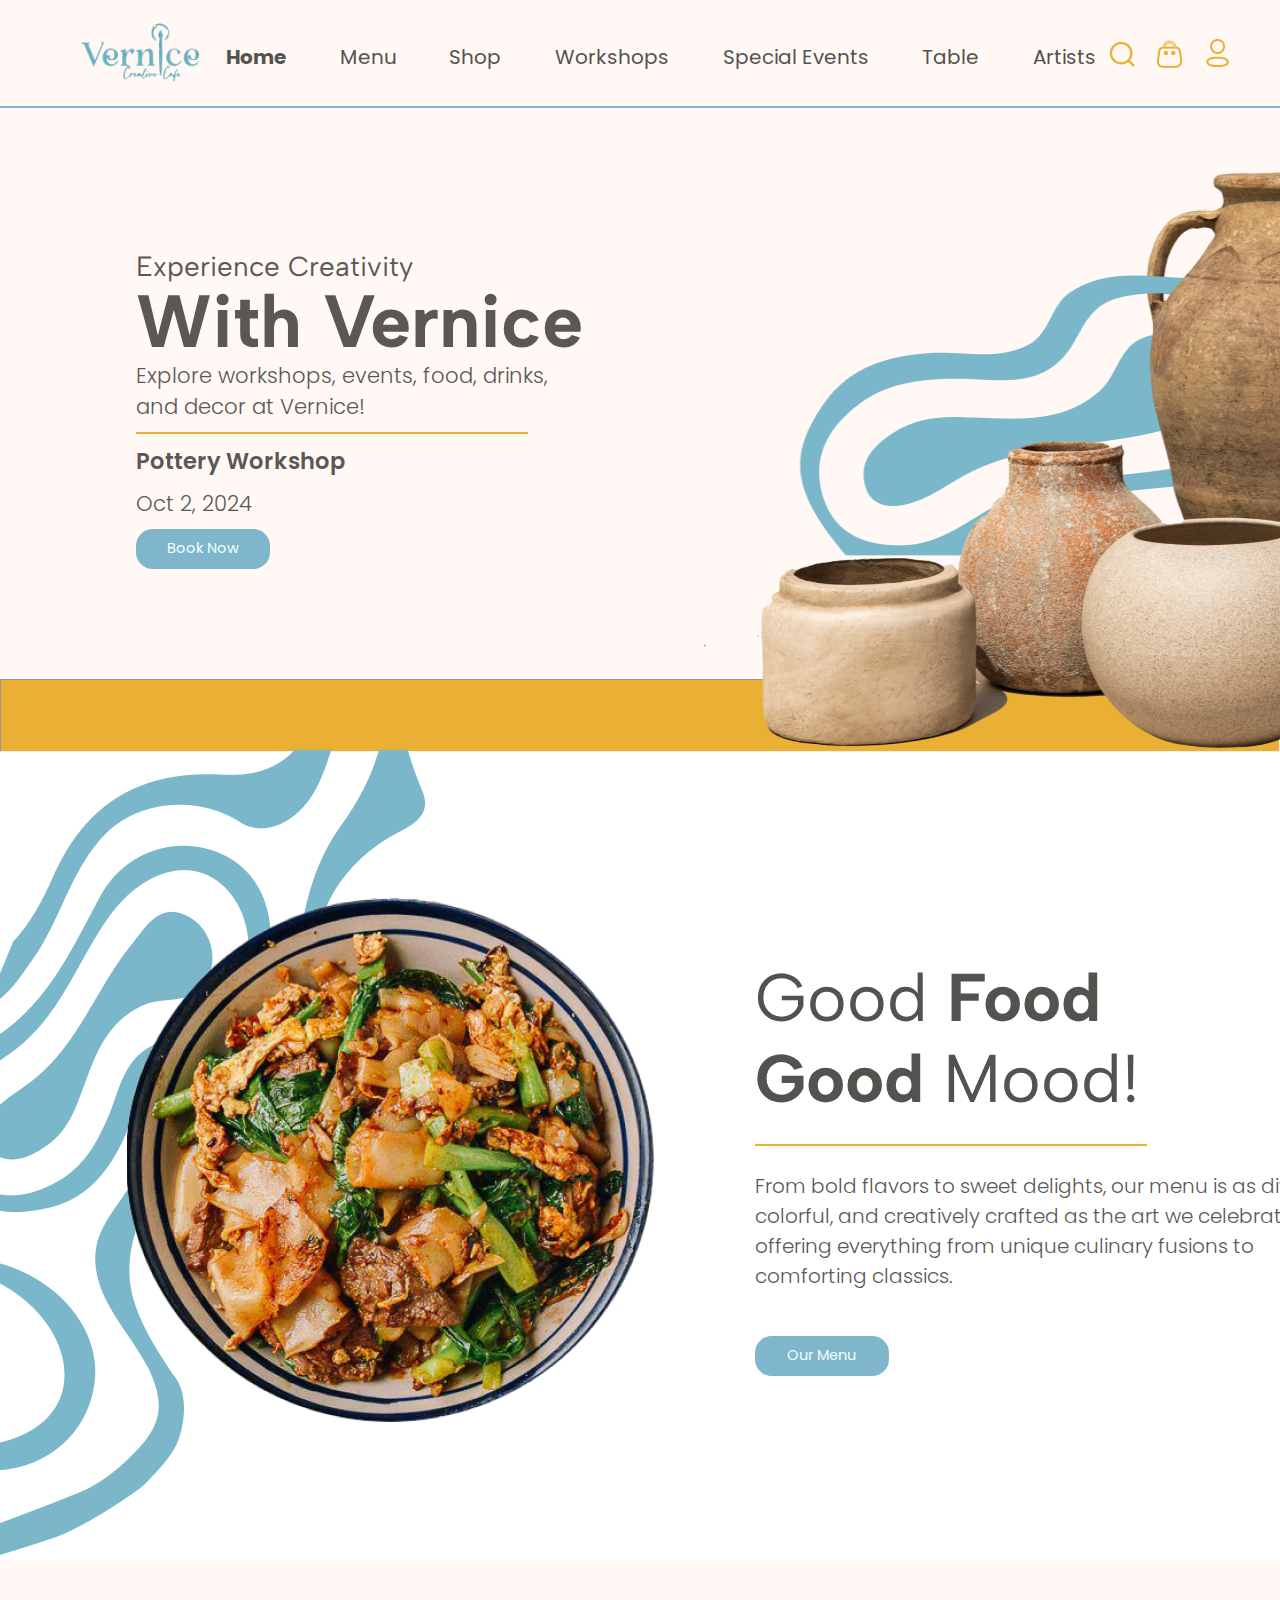
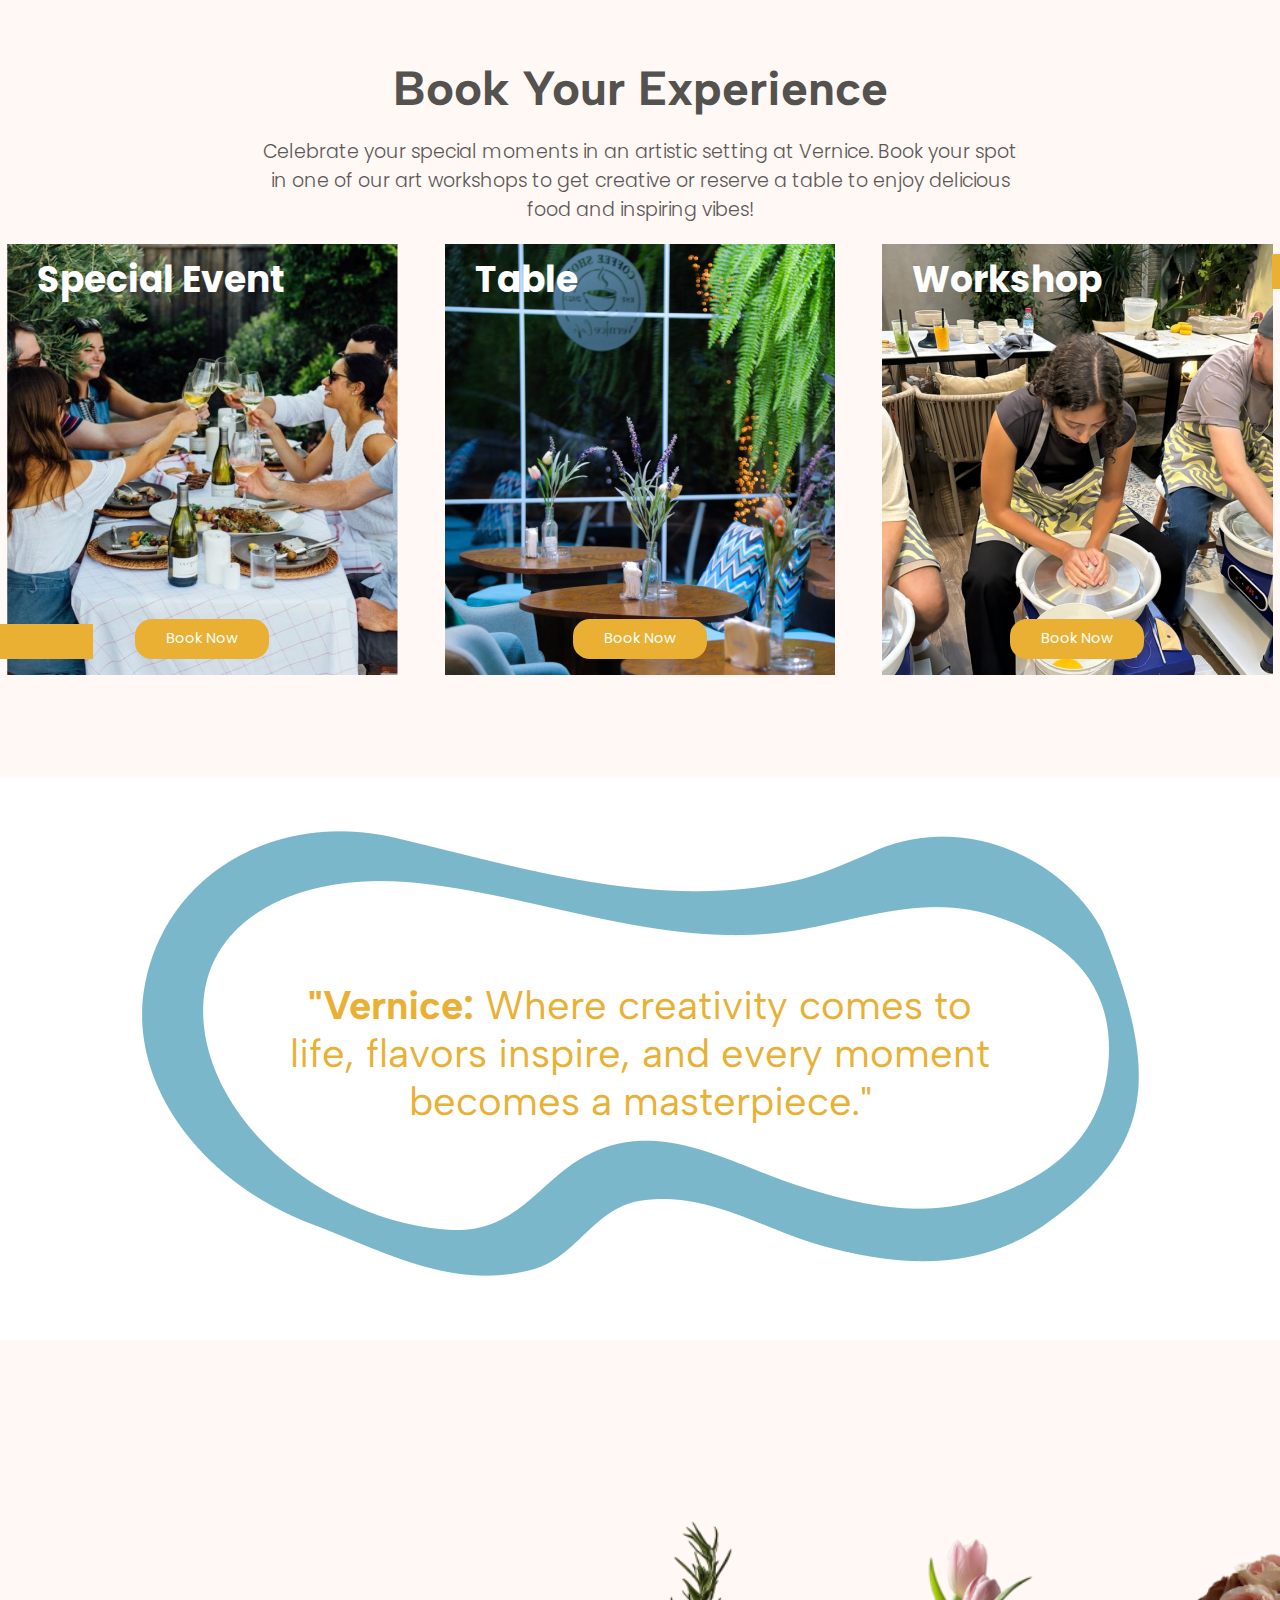
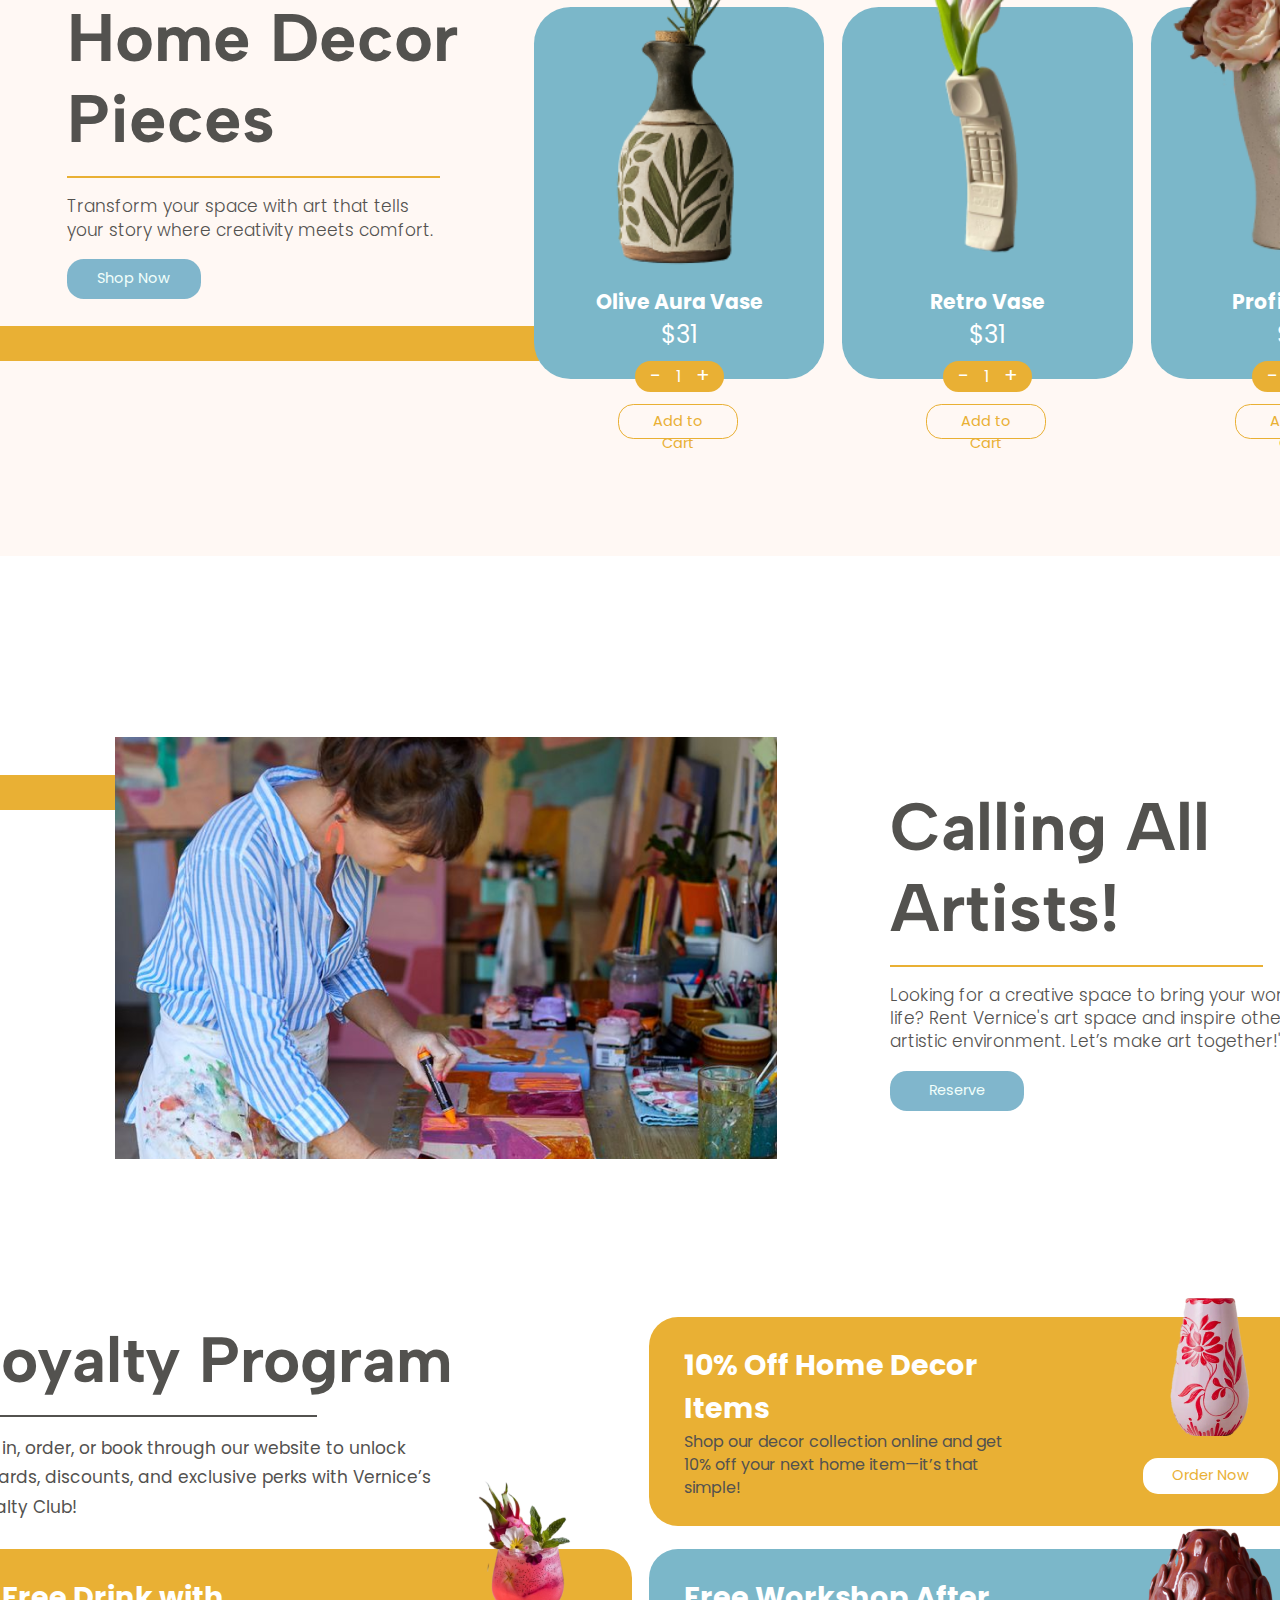
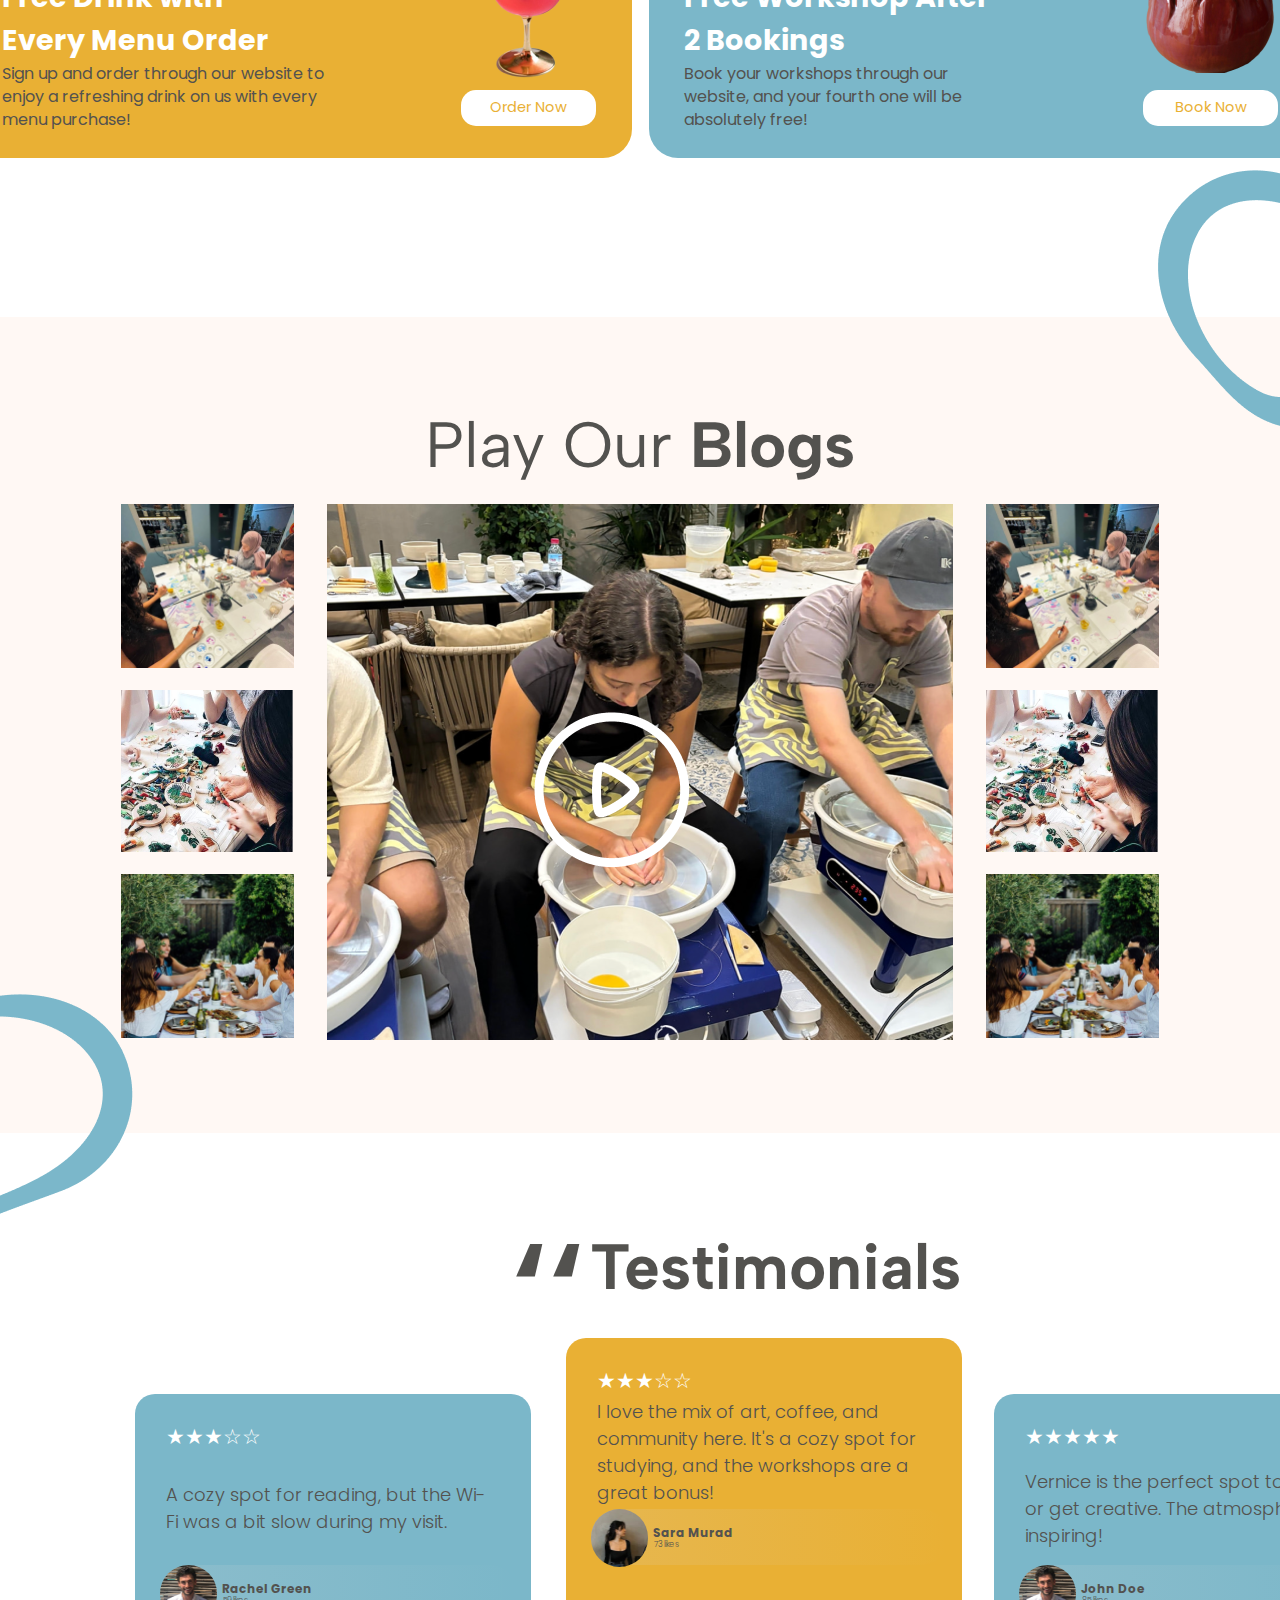
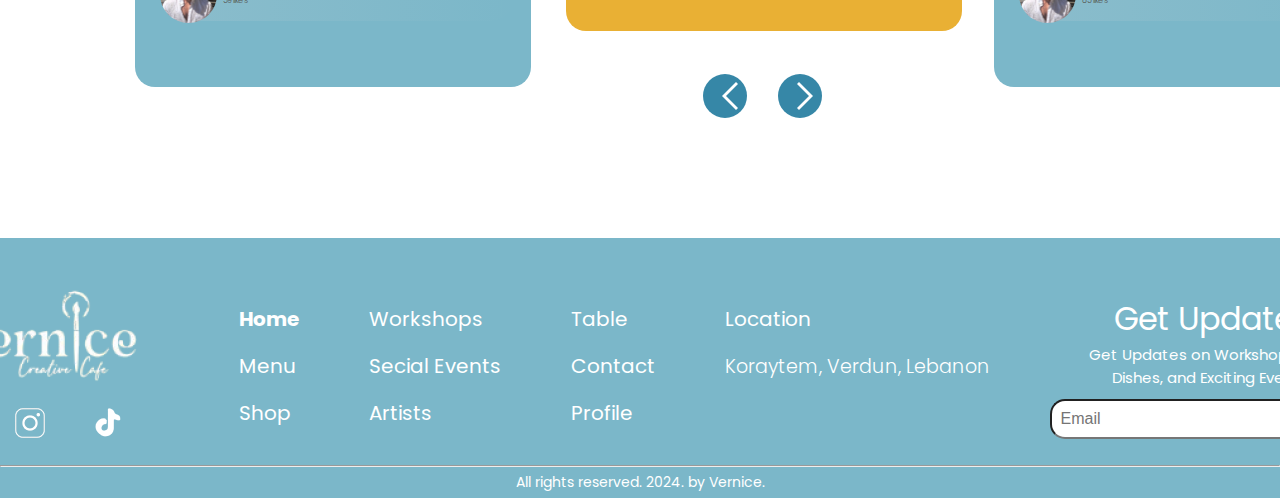
==== commit 75e565b3: "updates" ====
--- a/index.html
+++ b/index.html
@@ -103,7 +103,7 @@
 
 
     <div id="login-signup">
-        <img src="Images/login-signup img.png" alt="">
+        <img src="Images/login-signup img.png" alt="" id="sideImage">
         <div id="login">
             <img src="Images/Vernice Logo.png" alt="">
             <p class="login-signup-title">Welcome to Vernice</p>
@@ -331,7 +331,7 @@
             <hr id="callingartist-text-hr">
             <p id="callingartist-description">Looking for a creative space to bring your workshop ideas to life? Rent
                 Vernice's art space and inspire others in a vibrant, artistic environment. Let’s make art together!"</p>
-            <button>Reserve</button>
+            <button onclick="window.location.href = 'CallingAllArtist.html'">Reserve</button>
         </div>
         <div id="leftartistline"></div>
     </div>
--- a/style.css
+++ b/style.css
@@ -852,9 +852,9 @@
         display: flex;
         flex-direction: column;
         gap: 7px;
-        margin-left: 58px;
-        margin-top: 46px;
-        margin-bottom: 18px;
+        padding-left: 58px;
+        padding-top: 140px;
+        padding-bottom: 18px;
     }
 
     #landing p:nth-child(1) {
@@ -897,15 +897,14 @@
 
     button {
         font-family: 'Poppins', sans-serif;
-        width: 112.95px;
-        height: 33.19px;
+        width: 107.95px!important;
+        height: 30.19px!important;
         gap: 10px;
         border: 0;
         border-radius: 16.74px;
-        padding: 6.7px 17.86px 6.7px 17.86px;
+        padding: 3.7px 17.86px 6.7px 17.86px!important;
         color: rgba(241, 255, 251, 1);
-            font-family: 'Poppins', sans-serif;
-
+        font-family: Poppins;
         font-size: 14.51px;
         font-weight: 400;
         line-height: 21.77px;
@@ -914,14 +913,14 @@
 
     #Landing-Image {
         position: absolute;
-        top: -35px;
+        top: 127px;
         width: 410px;
         height: 348px;
         left: 378px;
     }
 
     #afterlanding-hr {
-        height: 49px;
+        height: 30px;
         background-color: rgba(233, 176, 52, 1);
     }
 
@@ -1236,8 +1235,8 @@
         flex-direction: column;
         justify-content: center;
         gap: 18px;
-        max-width: 350px;
-        min-width: 200px;
+        max-width: 442px;
+        min-width: 345px;
     }
 
     #loyaltyTitle {
@@ -1428,10 +1427,10 @@
     #landing-text {
         display: flex;
         flex-direction: column;
-        gap: 5px;
-        margin-left: 18px;
-        margin-top: 20px;
-        margin-bottom: 10px;
+        gap: 2px;
+        padding-left: 18px;
+        padding-top: 78px;
+        padding-bottom: 10px;
     }
 
     #landing p:nth-child(1) {
@@ -1444,7 +1443,8 @@
         font-family: 'Albert Sans';
         font-size: 23.92px;
         font-weight: 700;
-        margin-top: -8px;
+        line-height: 25px;
+        margin-top: 0px;
     }
 
     #landing p:nth-child(3) {
@@ -1487,10 +1487,10 @@
 
     #Landing-Image {
         position: absolute;
-        top: -12px;
+        top: 56px;
         width: 246px;
         height: 198px;
-        left: 176px;
+        left: 185px;
     }
 
     #afterlanding-hr {
--- a/header.css
+++ b/header.css
@@ -80,10 +80,19 @@
 
 @media (max-width: 768px) {
 
+    #fixed-nav {
+        position: fixed;
+        top: 0;
+        left: 0;
+        width: 778px;
+        z-index: 1000;
+        background-color: rgba(255, 248, 244, 1);
+    }
+
     #header {
         display: flex;
         justify-self: center;
-        justify-content: space-between;
+        justify-content: space-evenly;
         align-items: center;
         margin-top: 22px;
         font-family: 'Poppins', sans-serif;
@@ -92,69 +101,85 @@
 
     #header #list-icons {
         display: flex;
-        width: 150px;
+        width: 78px;
         justify-content: center;
-        gap: 6px;
-        margin-right: 15px;
+        gap: 4px;
     }
 
     #list-links {
         display: flex;
         justify-content: center;
         align-items: center;
-        gap: 15px;
-        width: 800px;
+        gap: 17px;
+        width: 507px;
     }
 
     #list-links li a {
         text-decoration: none;
         color: #53524f;
         padding: 0;
-        font-size: 16.25px;
+        font-size: 14px;
         font-weight: 400;
-        line-height: 30px;
+        line-height: 20px;
     }
 
     img {
-        width: 20px;
+        width: 18px;
         margin-top: 3px;
     }
 
     #logo {
-        width: 26.5%;
+        width: 170px;
     }
 
     #header-hr {
-        border: 1.48px solid rgba(233, 176, 52, 1);
-        width: 95%;
-        margin-left: 20px;
+        border: 1.48px solid rgba(123, 183, 202, 1);
     }
 }
 
 @media (max-width: 431px) {
+
+    #fixed-nav {
+        position: fixed;
+        top: 0;
+        height: 58px;
+        left: 0;
+        width: 438px;
+        z-index: 1000;
+        background-color: rgba(255, 248, 244, 1);
+    }
+
     #header {
         display: flex;
         justify-self: center;
         justify-content: space-between;
         align-items: center;
-        margin-top: 22px;
+        margin-top: -2px;
         font-family: 'Poppins', sans-serif;
-        width: 90%;
+        width: 98%;
+        margin-left: -28px;
     }
 
     #logo {
-        width: 44%;
+        width: 163px;
+        margin-bottom: 5px;
     }
 
     #hamburger {
         display: flex;
         flex-direction: column;
-        gap: 5px;
-        margin-right: 0;
+        gap: 4px;
+        margin-right: 0px;
         cursor: pointer;
         color: rgba(233, 176, 52, 1);
-        width: 25px;
-        margin-bottom: 0px;
+        width: 20px;
+        margin-bottom: 2.7px;
+    }
+
+    #hamburger span {
+        width: 18px;
+        height: 2px;
+        background-color: rgba(233, 176, 52, 1);
     }
 
     #list-links {
@@ -174,7 +199,9 @@
 
     #list-links.open {
         display: flex;
-        margin-top: 30px;
+        margin-top: 9px;
+        margin-right: -7px;
+        width: 123px;
     }
 
     #header #list-icons {
@@ -188,18 +215,16 @@
         width: 80px;
         justify-content: center;
         align-items: center;
-        gap: 5px;
-    }
-
-    #hamburger span {
-        width: 25px;
-        height: 3px;
-        background-color: rgba(233, 176, 52, 1);
+        gap: 6px;
+    }
+
+    img {
+        width: 15px;
+        margin-top: 3px;
     }
 
     #header-hr {
-        border: 1.48px solid rgba(233, 176, 52, 1);
-        width: 85%;
-        margin-left: 45px;
+        border: 1.48px solid rgba(123, 183, 202, 1);
+        margin-top: -5px;
     }
 }--- a/footer.css
+++ b/footer.css
@@ -77,7 +77,7 @@
 }
 
 .footer-nav p:nth-child(2) {
-    font-size: 16px;
+    font-size: 19px;
     font-weight: 300;
 }
 
@@ -165,7 +165,7 @@
         display: flex;
         justify-content: center;
         align-items: center;
-        gap: 27px;
+        gap: 21px;
         margin-left: 15px;
     }
 
@@ -185,16 +185,16 @@
         width: 32px;
     }
 
-    #divider {
-        background-color: white;
-        height: 171.5px;
-        width: 3px;
-    }
-
     #navbar {
         display: flex;
-        gap: 16px;
-        width: 359px;
+        gap: 17px;
+        width: 407px;
+    }
+
+    #navbar {
+        display: flex;
+        gap: 18px;
+        width: 401px;
     }
 
     .footer-nav {
@@ -211,7 +211,7 @@
         color: white;
         margin: 0;
         font-family: Poppins;
-        font-size: 15px;
+        font-size: 13px;
         font-weight: 400;
         line-height: 29.86px;
     }
@@ -226,7 +226,7 @@
     }
 
     .footer-nav p:nth-child(2) {
-        font-size: 12px;
+        font-size: 13px;
         font-weight: 300;
     }
 
@@ -245,7 +245,7 @@
     }
 
     #updates-description {
-        width: 173px;
+        width: 186px;
         color: white;
         margin: 0;
         margin-bottom: 10px;
@@ -257,7 +257,7 @@
         color: #53524F;
         font-size: 11px;
         border-radius: 15px;
-        padding: 3px;
+        padding: 2px;
         width: 135px;
         padding-left: 16px;
         border: 0;
@@ -267,15 +267,19 @@
         background-color: #fff;
     }
 
+    #footer hr {
+        margin-top: 12px;
+    }
+
     #footer-rights {
         margin-top: 5px;
         padding-bottom: 5px;
         text-align: center;
         justify-self: center;
         color: white;
-        font-size: 14px;
-        font-weight: 400;
-        line-height: 21px;
+        font-size: 13px;
+        font-weight: 400;
+        line-height: 39px;
     }
 }
 
@@ -298,16 +302,20 @@
         align-items: center;
         width: 100%;
     }
-
     #topFooterM {
         display: flex;
-        width: 100%;
+        width: 443px;
         justify-content: space-around;
         align-self: center;
     }
 
     #topFooterM #logoSocialMedia #logo {
         width: 206px;
+    }
+
+    #socialmedia #instagram {
+        width: 29px;
+        margin-left: 5px;
     }
 
     #footer-content {
@@ -326,14 +334,14 @@
         gap: 0px;
         justify-content: center;
         align-items: center;
-        height: 100px;
+        height: 92px;
     }
 
     #socialmedia {
         display: flex;
         justify-content: center;
         align-items: center;
-        gap: 38px;
+        gap: 20px;
     }
 
     #divider {
@@ -344,10 +352,10 @@
 
     #navbar {
         display: flex;
-        justify-content: center;
-        gap: 20px;
-        margin-left: 14px;
-        width: 100%;
+        justify-content: space-around;
+        gap: 0px;
+        margin-left: 11px;
+        width: 414px;
     }
 
     .footer-nav {
@@ -364,22 +372,22 @@
         color: white;
         margin: 0;
         font-family: Poppins;
+        font-size: 12px;
+        font-weight: 400;
+        line-height: 29.86px;
+    }
+
+    .footer-nav p {
+        color: white;
+        margin: 0;
+        font-family: Poppins;
         font-size: 14px;
         font-weight: 400;
         line-height: 29.86px;
     }
 
-    .footer-nav p {
-        color: white;
-        margin: 0;
-        font-family: Poppins;
-        font-size: 20px;
-        font-weight: 400;
-        line-height: 29.86px;
-    }
-
     .footer-nav p:nth-child(2) {
-        font-size: 14px;
+        font-size: 13px;
         font-weight: 300;
     }
 
@@ -388,8 +396,8 @@
         flex-direction: column;
         justify-content: center;
         align-items: center;
-        gap: 5px;
-        height: 110px;
+        gap: 0px;
+        height: 106px;
     }
 
     #updates-title {
@@ -399,7 +407,7 @@
     }
 
     #updates-description {
-        width: 150px;
+        width: 160px;
         color: white;
         margin: 0;
         margin-bottom: 10px;
@@ -409,20 +417,24 @@
 
     #email-input {
         color: #3987A6;
-        font-size: 14px;
+        font-size: 13px;
         border-radius: 15px;
-        padding: 5px;
+        padding: 4px;
         padding-left: 13px;
         width: 160px;
     }
 
+    #footer hr {
+        margin-top: -4px;
+    }
+
     #footer-rights {
-        margin-top: 20px;
-        padding-bottom: 5px;
+        margin-top: 11px;
+        padding-bottom: 9px;
         text-align: center;
         justify-self: center;
         color: white;
-        font-size: 14px;
+        font-size: 13px;
         font-weight: 400;
         line-height: 21px;
     }
--- a/login-signup.css
+++ b/login-signup.css
@@ -150,4 +150,93 @@
     font-size: 24px;
     font-weight: 700;
     line-height: 28.8px;
+}
+
+@media (max-width: 768px){
+    #login-signup {
+        display: none;
+        justify-content: center;
+        align-items: center;
+        gap: 41px;
+        width: 609px;
+        height: 447px;
+        position: fixed;
+        top: 25%;
+        left: 42%;
+        transform: translate(-50%, -50%);
+        background-color: rgb(255, 255, 255);
+        padding: 20px;
+        z-index: 10000;
+    }
+
+    #login {
+        display: flex;
+        flex-direction: column;
+        justify-content: space-between;
+        align-items: center;
+        gap: 25px;
+        margin-right: 14px;
+    }
+
+    #login-signup input {
+        width: 216px;
+        height: 46px;
+        border-radius: 10px;
+        padding-left: 15px;
+        border: 1px solid rgba(83, 82, 79, 1);
+        color: rgba(83, 82, 79, 1);
+        font-family: 'Poppins', sans-serif;
+        font-size: 16px;
+        font-weight: 400;
+        line-height: 24px;
+    }
+
+    #forgetpass-login {
+        font-family: 'Poppins', sans-serif;
+        margin-left: auto !important;
+        text-decoration: none;
+        color: rgba(83, 82, 79, 0.55);
+        font-size: 15.21px;
+        margin-top: -19px !important;
+        font-weight: 400;
+        cursor: pointer;
+        width: 137px;
+    }
+
+    #sideImage {
+        width: 315px;
+        margin-top: 1px;
+        height: 388px;
+    }
+
+    .login-signup-title {
+        color: rgba(83, 82, 79, 1);
+        font-family: 'Poppins', sans-serif;
+        font-size: 21px;
+        font-weight: 700;
+        line-height: 28.8px;
+    }
+
+    #login-signup span:nth-child(1) {
+        font-family: 'Poppins', sans-serif;
+        font-size: 13.35px;
+        font-weight: 300;
+        color: rgba(83, 82, 79, 1);
+    }
+
+    #login-signup span:nth-child(2) a {
+        font-family: 'Poppins', sans-serif;
+        text-decoration: none;
+        font-size: 13.35px;
+        font-weight: 400;
+        color: rgba(83, 82, 79, 1);
+        border-bottom: 1.15px solid rgba(241, 255, 251, 1);
+        margin-left: 5px;
+    }
+
+    #logsign-newspan {
+        margin-top: -20px !important;
+        width: 254px;
+        font-size: 14px;
+    }
 }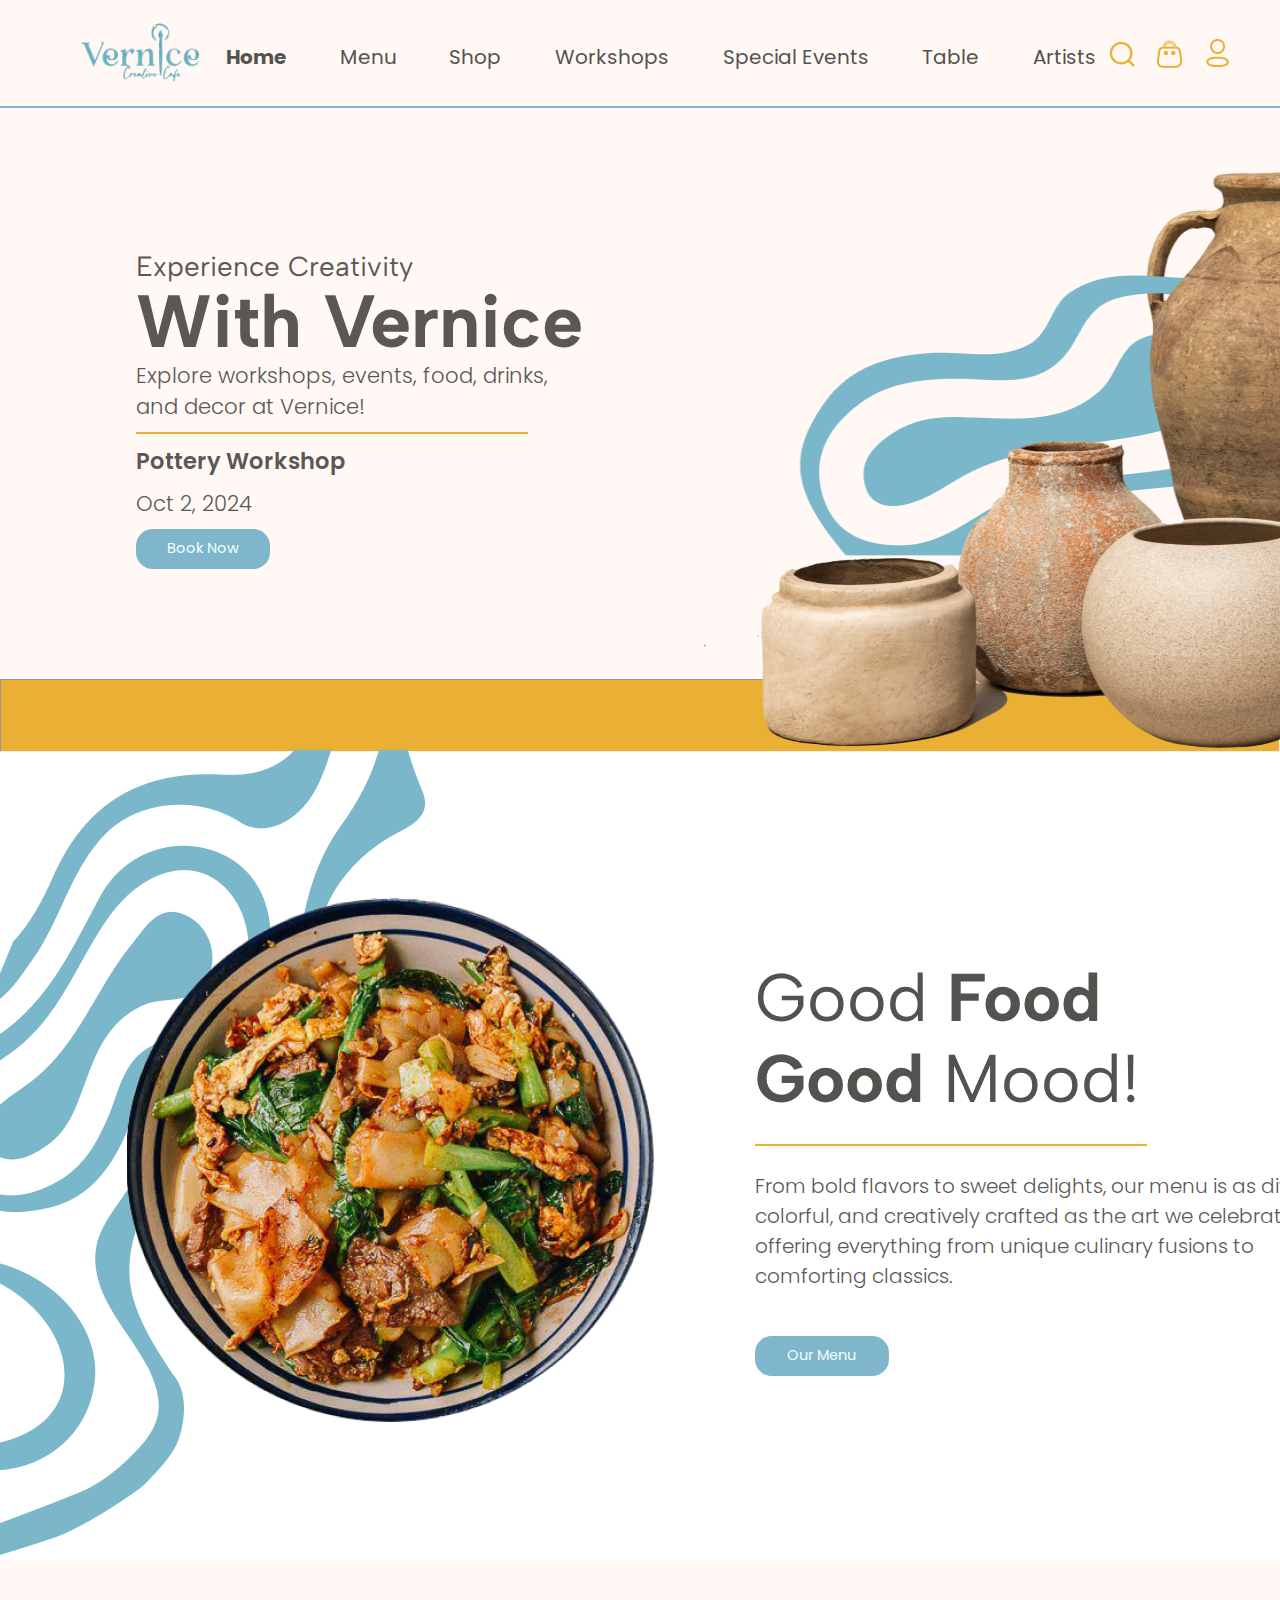
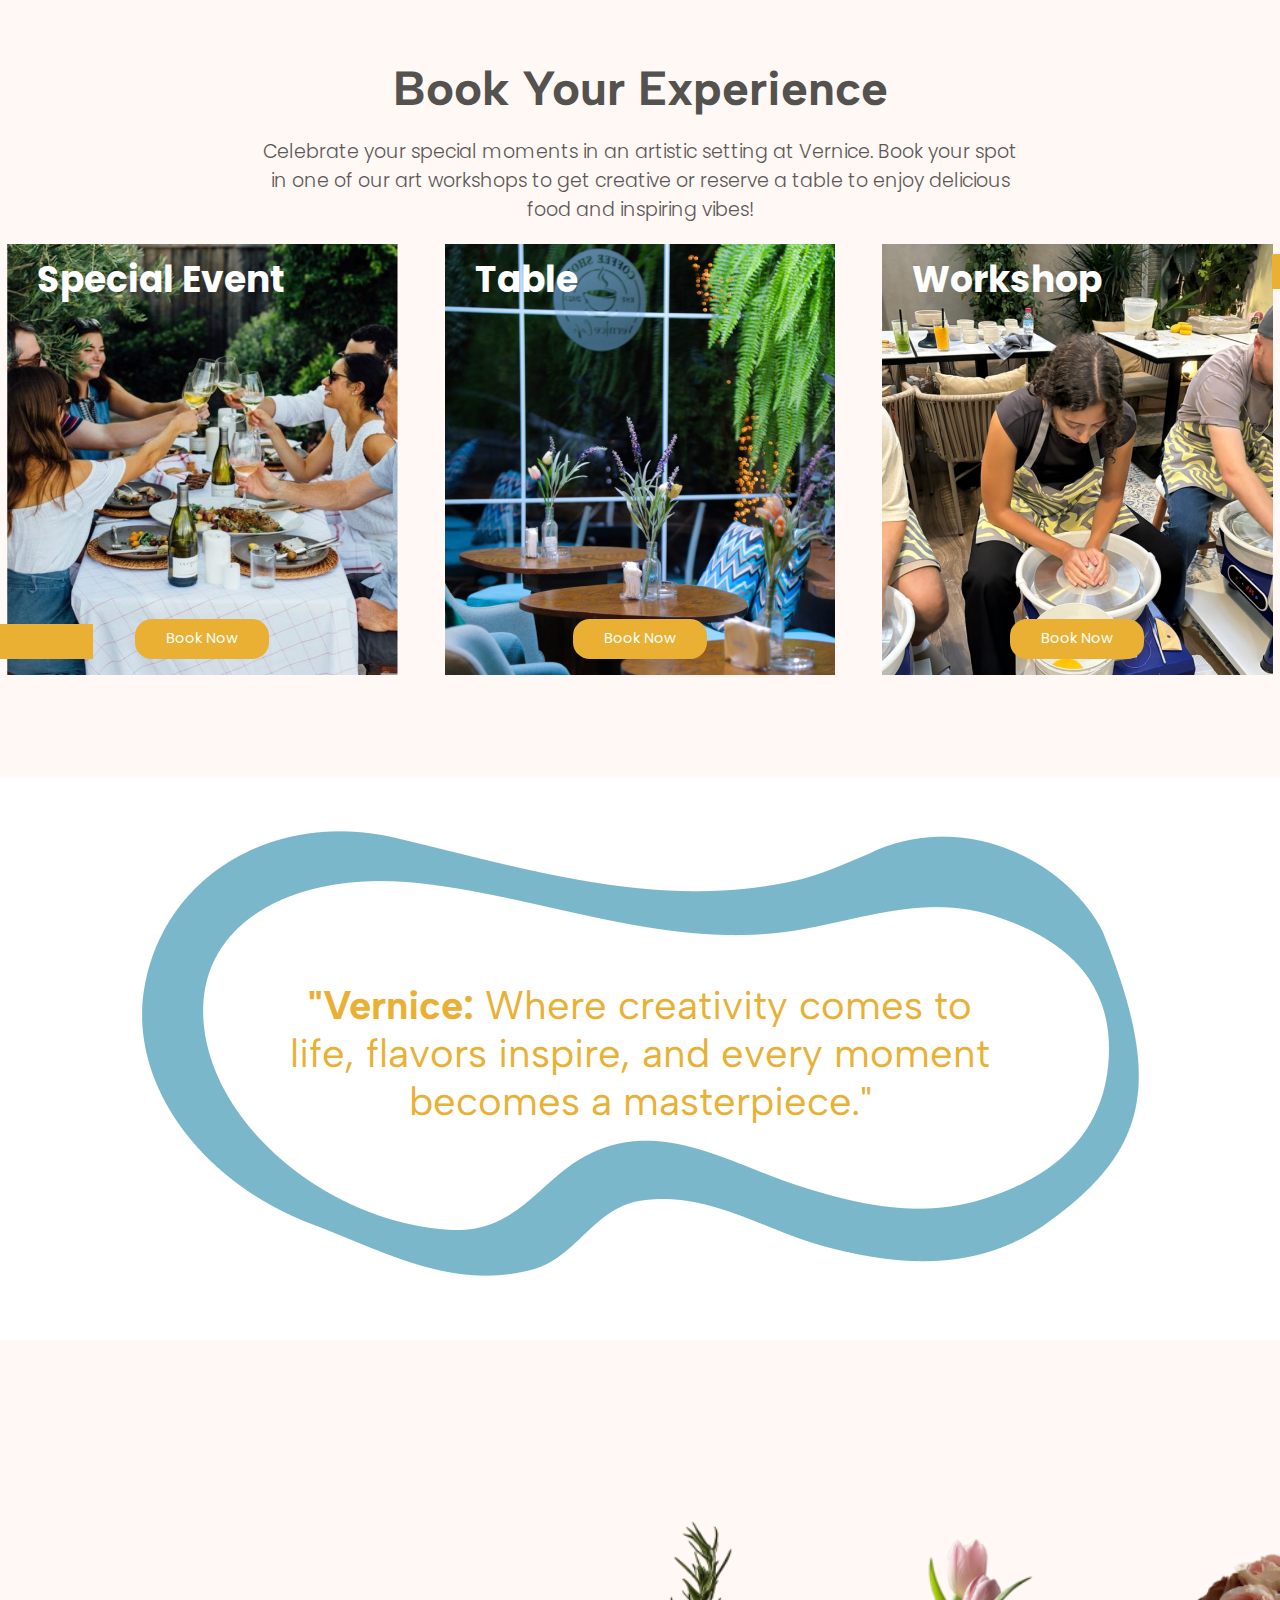
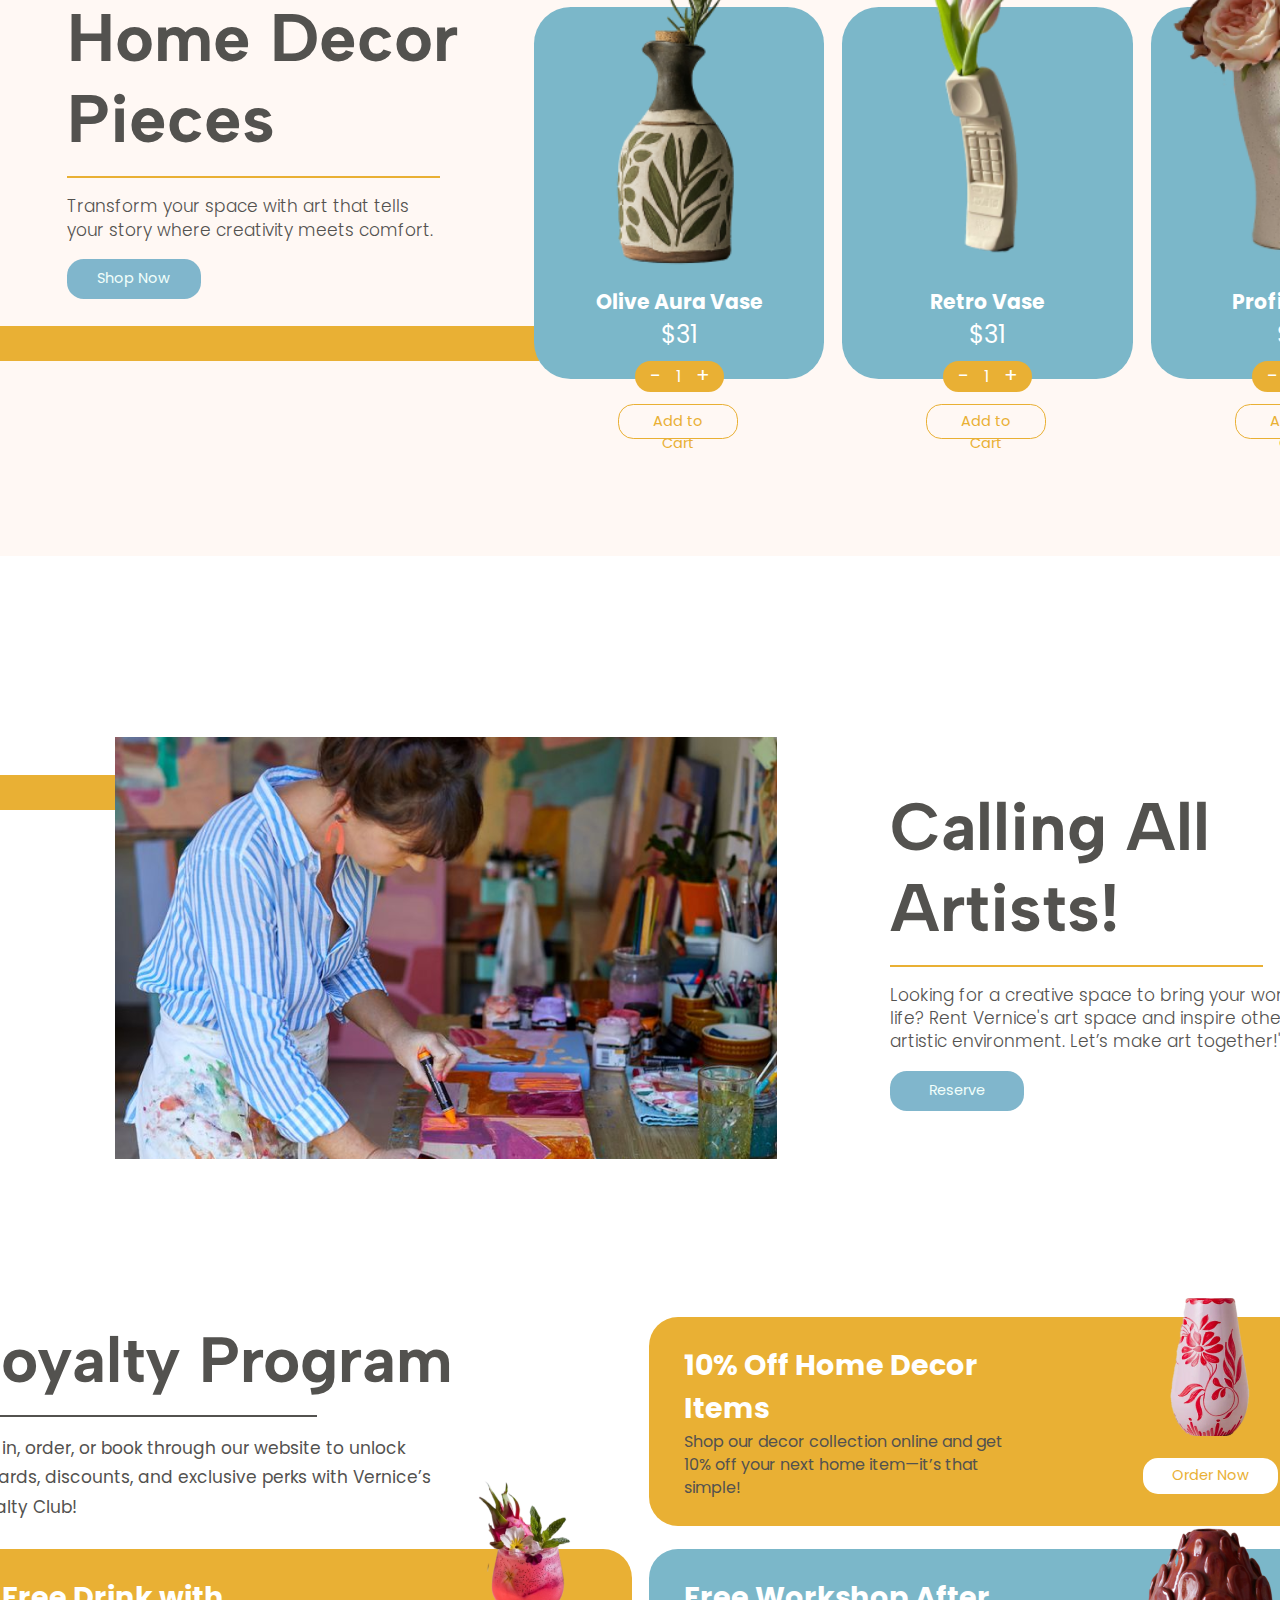
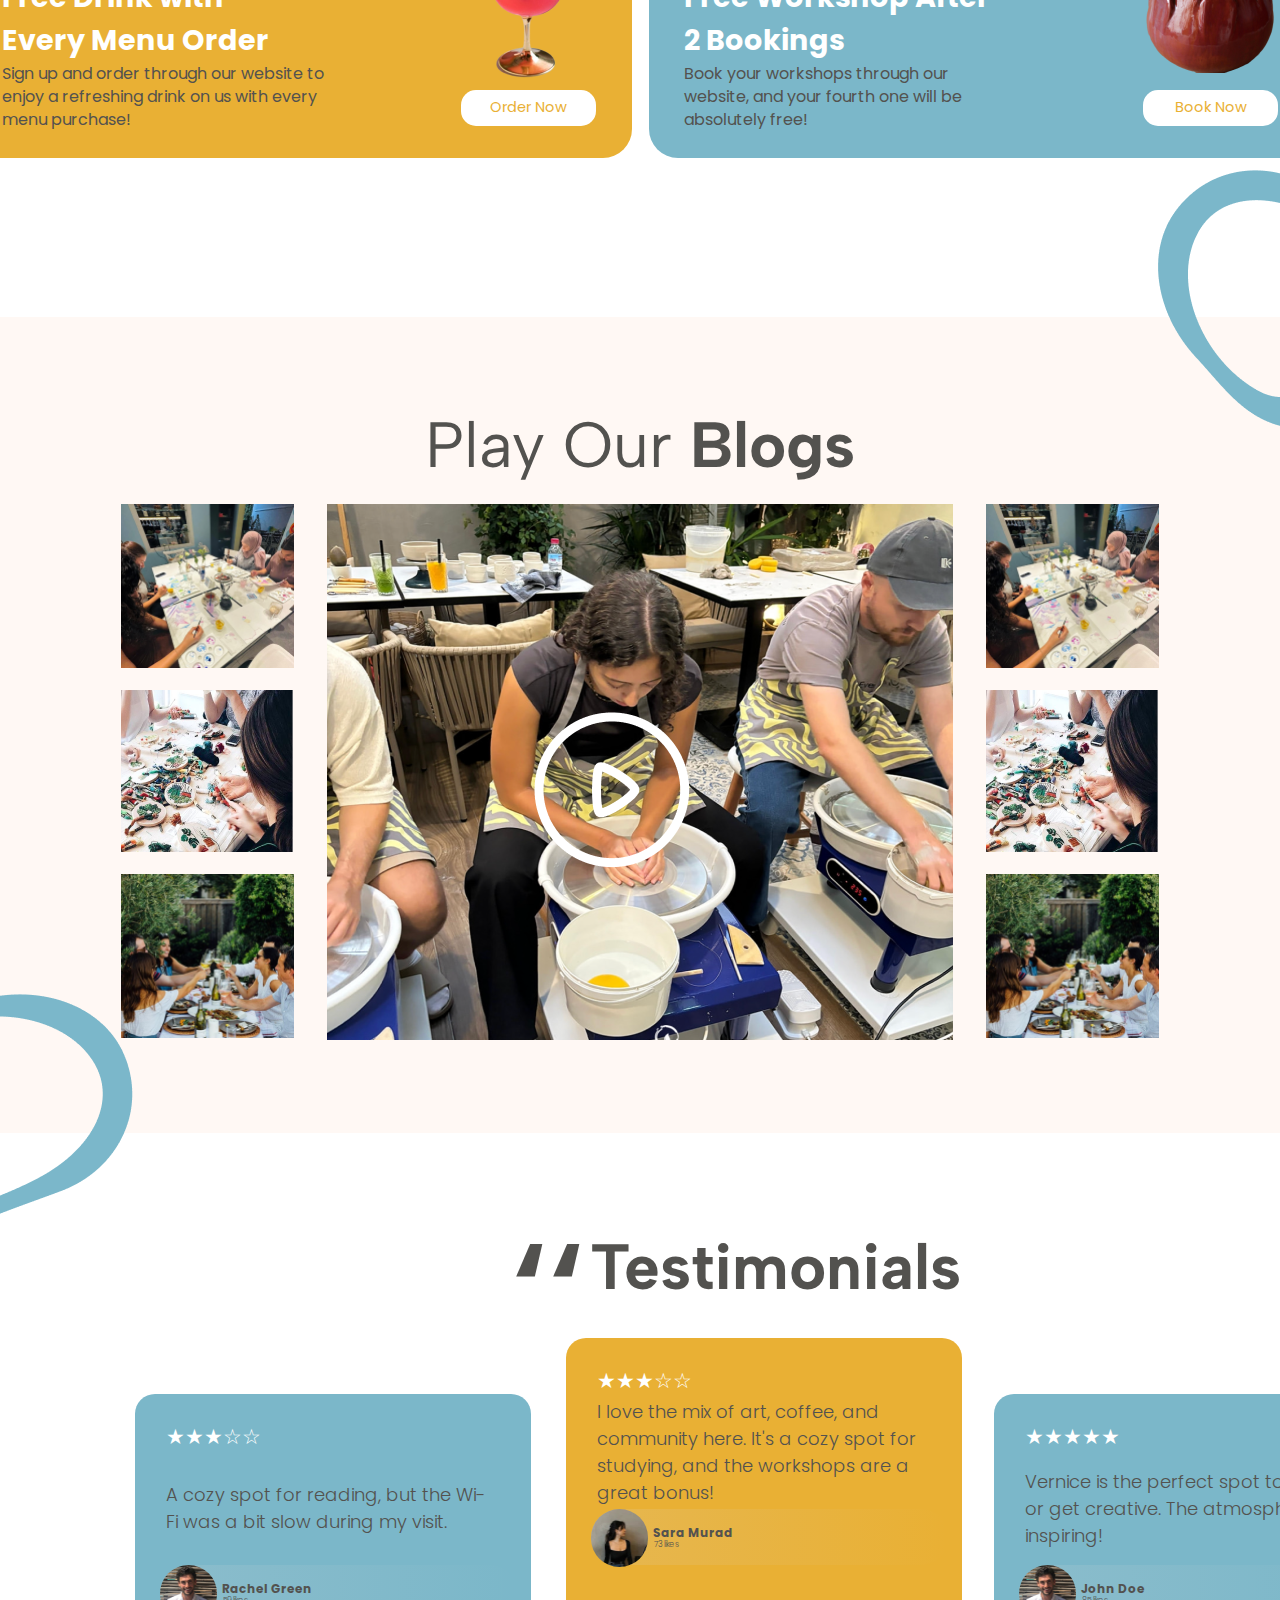
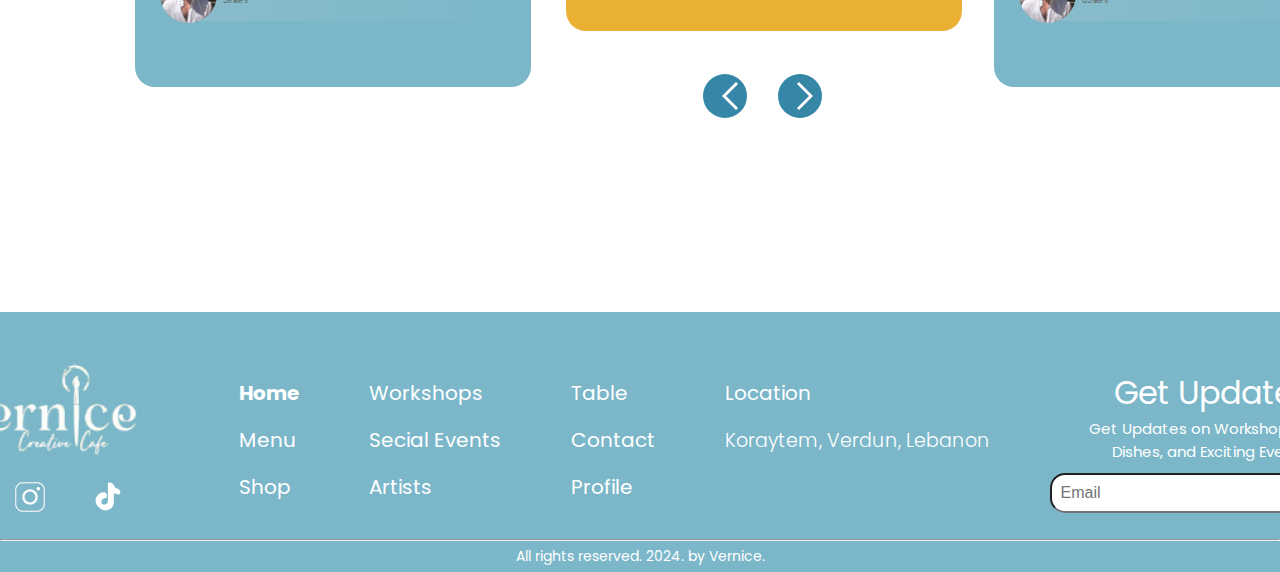
==== commit 807b98fe: "final commit" ====
--- a/index.html
+++ b/index.html
@@ -105,7 +105,7 @@
     <div id="login-signup">
         <img src="Images/login-signup img.png" alt="" id="sideImage">
         <div id="login">
-            <img src="Images/Vernice Logo.png" alt="">
+            <img src="Images/Vernice Logo.png" alt="" id="login-signuplogo">
             <p class="login-signup-title">Welcome to Vernice</p>
             <input type="text" placeholder="Username or Email" required>
             <input type="password" name="" id="" placeholder="Password" required>
@@ -118,7 +118,7 @@
                         account</a></span></p>
         </div>
         <div id="signup">
-            <img src="Images/Vernice Logo.png" alt="">
+            <img src="Images/Vernice Logo.png" alt="" id="login-signuplogo">
             <p class="login-signup-title">Welcome to Vernice</p>
             <input type="text" placeholder="Username" required>
             <input type="text" placeholder="Email" id="signupemail" required>
@@ -546,13 +546,13 @@
             <div id="navbar">
                 <ul class="footer-nav">
                     <li><a href="index.html" style="font-weight: 700;">Home</a></li>
-                    <li><a href="">Menu</a></li>
+                    <li><a href="menu.html">Menu</a></li>
                     <li><a href="Home-Deco.html">Shop</a></li>
                 </ul>
                 <ul class="footer-nav">
                     <li><a href="Workshop.html">Workshops</a></li>
-                    <li><a href="">Secial Events</a></li>
-                    <li><a href="">Artists</a></li>
+                    <li><a href="reservation.html">Secial Events</a></li>
+                    <li><a href="CallingAllArtist.html">Artists</a></li>
                 </ul>
                 <ul class="footer-nav">
                     <li><a href="">Table</a></li>
@@ -587,13 +587,13 @@
             <div id="navbar">
                 <ul class="footer-nav">
                     <li><a href="index.html" style="font-weight: 700;">Home</a></li>
-                    <li><a href="">Menu</a></li>
+                    <li><a href="menu.html">Menu</a></li>
                     <li><a href="Home-Deco.html">Shop</a></li>
                 </ul>
                 <ul class="footer-nav">
                     <li><a href="Workshop.html">Workshops</a></li>
-                    <li><a href="">Secial Events</a></li>
-                    <li><a href="">Artists</a></li>
+                    <li><a href="reservation.html">Secial Events</a></li>
+                    <li><a href="CallingAllArtist.html">Artists</a></li>
                 </ul>
                 <ul class="footer-nav">
                     <li><a href="">Table</a></li>
@@ -638,13 +638,13 @@
             <div id="navbar">
                 <ul class="footer-nav">
                     <li><a href="index.html" style="font-weight: 700;">Home</a></li>
-                    <li><a href="">Menu</a></li>
+                    <li><a href="menu.html">Menu</a></li>
                     <li><a href="Home-Deco.html">Shop</a></li>
                 </ul>
                 <ul class="footer-nav">
                     <li><a href="Workshop.html">Workshops</a></li>
-                    <li><a href="">Secial Events</a></li>
-                    <li><a href="">Artists</a></li>
+                    <li><a href="reservation.html">Secial Events</a></li>
+                    <li><a href="CallingAllArtist.html">Artists</a></li>
                 </ul>
                 <ul class="footer-nav">
                     <li><a href="">Table</a></li>
--- a/style.css
+++ b/style.css
@@ -1,4 +1,5 @@
-@import url('https://fonts.googleapis.com/css2?family=Albert+Sans:wght@400;700&display=swap');
+@import url('https://fonts.googleapis.com/css2?family=Albert+Sans:wght@400;500;600;700&display=swap');
+@import url('https://fonts.googleapis.com/css2?family=Poppins:wght@400;500;600;700&display=swap');
 
 
 body {
@@ -34,8 +35,6 @@
     border-radius: 16.74px;
     padding: 6.7px 17.86px 6.7px 17.86px;
     color: rgba(241, 255, 251, 1);
-        font-family: 'Poppins', sans-serif;
-
     font-size: 14.51px;
     font-weight: 400;
     line-height: 21.77px;
@@ -51,13 +50,13 @@
 }
 
 #landing p:nth-child(1) {
-    font-family: 'Albert Sans';
+    font-family: 'Albert Sans', sans-serif;
     font-size: 27.72px;
     font-weight: 400;
 }
 
 #landing p:nth-child(2) {
-    font-family: 'Albert Sans';
+    font-family: 'Albert Sans', sans-serif;
     font-size: 73.92px;
     line-height: 57px;
     font-weight: 700;
@@ -80,7 +79,7 @@
 
 #landing p:nth-child(3),
 #landing p:nth-child(6) {
-        font-family: 'Poppins', sans-serif;
+    font-family: 'Poppins', sans-serif;
 
     font-size: 21.13px;
     font-weight: 300;
@@ -129,14 +128,14 @@
 
 #food p span:nth-child(1),
 #food p span:nth-child(4) {
-    font-family: 'Albert Sans';
+    font-family: 'Albert Sans', sans-serif;
     font-size: 67.4px;
     font-weight: 400;
 }
 
 #food p span:nth-child(2),
 #food p span:nth-child(3) {
-    font-family: 'Albert Sans';
+    font-family: 'Albert Sans', sans-serif;
     font-size: 67.4px;
     font-weight: 700;
 }
@@ -174,7 +173,7 @@
 }
 
 #Booking-Experience p:nth-child(1) {
-    font-family: 'Albert Sans';
+    font-family: 'Albert Sans', sans-serif;
     font-size: 48px;
     font-weight: 700;
     color: rgba(83, 82, 79, 1);
@@ -285,7 +284,7 @@
 }
 
 #form-title {
-    font-family: 'Albert Sans';
+    font-family: 'Albert Sans', sans-serif;
     font-size: 48px;
     font-weight: 700;
     line-height: 57.6px;
@@ -318,7 +317,7 @@
 }
 
 #booking-inputs3 p {
-        font-family: 'Poppins', sans-serif;
+    font-family: 'Poppins', sans-serif;
 
     font-size: 16px;
     font-weight: 400;
@@ -385,7 +384,7 @@
 }
 
 label {
-        font-family: 'Poppins', sans-serif;
+    font-family: 'Poppins', sans-serif;
 
     font-size: 16px;
     font-weight: 400;
@@ -416,7 +415,7 @@
 }
 
 #bookingform-info span {
-        font-family: 'Poppins', sans-serif;
+    font-family: 'Poppins', sans-serif;
 
     font-size: 16px;
     font-weight: 300;
@@ -439,7 +438,7 @@
 }
 
 #quotesec p span {
-    font-family: 'Albert Sans';
+    font-family: 'Albert Sans', sans-serif;
     font-size: 40px;
     font-weight: 700;
     line-height: 48px;
@@ -478,7 +477,7 @@
 }
 
 #homedecotitle p:first-child {
-    font-family: 'Albert Sans';
+    font-family: 'Albert Sans', sans-serif;
     font-size: 67px;
     font-weight: 700;
     width: 394px;
@@ -651,7 +650,7 @@
 }
 
 #callingartist p:first-child {
-    font-family: 'Albert Sans';
+    font-family: 'Albert Sans', sans-serif;
     font-size: 67px;
     font-weight: 700;
     width: 394px;
@@ -711,7 +710,7 @@
 }
 
 #loyaltyTitle {
-    font-family: 'Albert Sans';
+    font-family: 'Albert Sans', sans-serif;
     font-size: 64px;
     font-weight: 700;
     color: rgba(83, 82, 79, 1);
@@ -816,14 +815,14 @@
 }
 
 #blogs p span:nth-child(1) {
-    font-family: 'Albert Sans';
+    font-family: 'Albert Sans', sans-serif;
     font-size: 64px;
     font-weight: 400;
     color: rgba(83, 82, 79, 1);
 }
 
 #blogs p span:nth-child(2) {
-    font-family: 'Albert Sans';
+    font-family: 'Albert Sans', sans-serif;
     font-size: 64px;
     font-weight: 700;
     color: rgba(83, 82, 79, 1);
@@ -858,13 +857,13 @@
     }
 
     #landing p:nth-child(1) {
-        font-family: 'Albert Sans';
+        font-family: 'Albert Sans', sans-serif;
         font-size: 16.72px;
         font-weight: 400;
     }
 
     #landing p:nth-child(2) {
-        font-family: 'Albert Sans';
+        font-family: 'Albert Sans', sans-serif;
         font-size: 37.92px;
         font-weight: 700;
         margin-top: -11px;
@@ -872,7 +871,7 @@
 
     #landing p:nth-child(3) {
         width: 355px;
-            font-family: 'Poppins', sans-serif;
+        font-family: 'Poppins', sans-serif;
 
         font-weight: 300;
     }
@@ -897,14 +896,13 @@
 
     button {
         font-family: 'Poppins', sans-serif;
-        width: 107.95px!important;
-        height: 30.19px!important;
+        width: 107.95px !important;
+        height: 30.19px !important;
         gap: 10px;
         border: 0;
         border-radius: 16.74px;
-        padding: 3.7px 17.86px 6.7px 17.86px!important;
+        padding: 3.7px 17.86px 6.7px 17.86px !important;
         color: rgba(241, 255, 251, 1);
-        font-family: Poppins;
         font-size: 14.51px;
         font-weight: 400;
         line-height: 21.77px;
@@ -913,7 +911,7 @@
 
     #Landing-Image {
         position: absolute;
-        top: 127px;
+        top: 118px;
         width: 410px;
         height: 348px;
         left: 378px;
@@ -946,14 +944,14 @@
 
     #food p span:nth-child(1),
     #food p span:nth-child(4) {
-        font-family: 'Albert Sans';
+        font-family: 'Albert Sans', sans-serif;
         font-size: 42.4px;
         font-weight: 400;
     }
 
     #food p span:nth-child(2),
     #food p span:nth-child(3) {
-        font-family: 'Albert Sans';
+        font-family: 'Albert Sans', sans-serif;
         font-size: 42.4px;
         font-weight: 700;
     }
@@ -988,7 +986,7 @@
     }
 
     #Booking-Experience p:nth-child(1) {
-        font-family: 'Albert Sans';
+        font-family: 'Albert Sans', sans-serif;
         font-size: 35px;
         font-weight: 700;
         color: rgba(83, 82, 79, 1);
@@ -1016,6 +1014,57 @@
         height: 268px;
     }
 
+    #booking-form {
+        display: none;
+        justify-content: center;
+        align-items: center;
+        gap: 0;
+        width: 609px;
+        height: 447px;
+        position: fixed;
+        top: 25%;
+        left: 42%;
+        transform: translate(-50%, -50%);
+        background-color: rgb(255, 255, 255);
+        padding: 20px;
+        z-index: 10000;
+    }
+
+    #bookingform-info {
+        display: flex;
+        width: 94%;
+        justify-content: space-between;
+        align-items: center;
+        margin-top: 24px;
+        margin-left: 30px;
+    }
+
+    .icon img {
+        width: 12px;
+        margin-top: 3px;
+    }
+
+    #back-form {
+        position: absolute;
+        display: flex;
+        width: 90%;
+        top: 23px!important;
+        left: 34px!important;
+    }
+
+    .booking-inputs input {
+        width: 254px;
+        height: 45px;
+        border-radius: 10px;
+        border: 1px solid rgba(83, 82, 79, 1);
+        padding-left: 15px;
+        padding-right: 15px;
+    }
+
+    #bookNow {
+        margin-top: 10px;
+    }
+
     .event-label {
         font-family: 'Poppins', sans-serif;
         font-size: 18px;
@@ -1064,12 +1113,12 @@
         margin-bottom: 112px;
     }
 
-    #quotesec p{
-        width: 640px!important;
+    #quotesec p {
+        width: 640px !important;
     }
 
     #quotesec p span {
-        font-family: 'Albert Sans';
+        font-family: 'Albert Sans', sans-serif;
         font-size: 22px;
         font-weight: 700;
         line-height: 36px;
@@ -1100,7 +1149,7 @@
     }
 
     #homedecotitle p:first-child {
-        font-family: 'Albert Sans';
+        font-family: 'Albert Sans', sans-serif;
         font-size: 35px;
         font-weight: 700;
         width: 332px;
@@ -1240,7 +1289,7 @@
     }
 
     #loyaltyTitle {
-        font-family: 'Albert Sans';
+        font-family: 'Albert Sans', sans-serif;
         font-size: 26px;
         font-weight: 700;
         color: rgba(83, 82, 79, 1);
@@ -1282,7 +1331,7 @@
         font-size: 14.56px;
         font-weight: 700;
         width: 253px;
-        margin-bottom: 10px!important;
+        margin-bottom: 10px !important;
     }
 
     .loyaltyboxdescription {
@@ -1341,7 +1390,7 @@
     }
 
     #callingartist p:first-child {
-        font-family: 'Albert Sans';
+        font-family: 'Albert Sans', sans-serif;
         font-size: 38px;
         font-weight: 700;
         width: 394px;
@@ -1434,13 +1483,13 @@
     }
 
     #landing p:nth-child(1) {
-        /* font-family: 'Albert Sans'; */
+        font-family: 'Albert Sans', sans-serif;
         font-size: 10.72px;
         font-weight: 400;
     }
 
     #landing p:nth-child(2) {
-        font-family: 'Albert Sans';
+        font-family: 'Albert Sans', sans-serif;
         font-size: 23.92px;
         font-weight: 700;
         line-height: 25px;
@@ -1453,7 +1502,7 @@
 
     #landing p:nth-child(3),
     #landing p:nth-child(6) {
-            font-family: 'Poppins', sans-serif;
+        font-family: 'Poppins', sans-serif;
 
         font-size: 8.13px;
         font-weight: 300;
@@ -1472,14 +1521,14 @@
 
     button {
         font-family: 'Poppins', sans-serif;
-        width: 90.95px!important;
-        height: 25.19px!important;
+        width: 90.95px !important;
+        height: 25.19px !important;
         gap: 10px;
         border: 0;
         border-radius: 16.74px;
-        padding: 1.7px 17.86px 6.7px 17.86px!important;
+        padding: 1.7px 17.86px 6.7px 17.86px !important;
         color: rgba(241, 255, 251, 1);
-        font-size: 10.51px!important;
+        font-size: 10.51px !important;
         font-weight: 400;
         line-height: 21.77px;
         background-color: rgba(128, 182, 204, 1);
@@ -1514,14 +1563,14 @@
 
     #food p span:nth-child(1),
     #food p span:nth-child(4) {
-        font-family: 'Albert Sans';
+        font-family: 'Albert Sans', sans-serif;
         font-size: 22.4px;
         font-weight: 400;
     }
 
     #food p span:nth-child(2),
     #food p span:nth-child(3) {
-        font-family: 'Albert Sans';
+        font-family: 'Albert Sans', sans-serif;
         font-size: 22.4px;
         font-weight: 700;
     }
@@ -1557,7 +1606,7 @@
     }
 
     #Booking-Experience p:nth-child(1) {
-        font-family: 'Albert Sans';
+        font-family: 'Albert Sans', sans-serif;
         font-size: 16px;
         font-weight: 700;
         color: rgba(83, 82, 79, 1);
@@ -1628,6 +1677,137 @@
         gap: 17px;
     }
 
+    #booking-form {
+        display: none;
+        justify-content: center;
+        align-items: center;
+        gap: 0;
+        width: 358px;
+        height: 360px;
+        position: fixed;
+        top: 23%;
+        left: 24%;
+        transform: translate(-50%, -50%);
+        background-color: rgb(255, 255, 255);
+        padding: 20px;
+        z-index: 10000;
+    }
+
+    #form-title {
+        font-family: 'Albert Sans', sans-serif;
+        font-size: 33px;
+        font-weight: 700;
+        line-height: 57.6px;
+        margin: 0;
+        margin-bottom: 36px;
+        color: rgba(83, 82, 79, 1);
+    }
+
+    #profile {
+        display: none;
+        justify-content: center;
+        align-items: center;
+        gap: 41px;
+        width: 350px;
+        height: 388px;
+        position: fixed;
+        top: 318px!important;
+        left: 24%!important;
+        transform: translate(-50%, -50%);
+        background-color: rgb(255, 255, 255);
+        padding: 20px;
+        z-index: 10000;
+    }
+
+    #booking-inputs3 {
+        display: flex;
+        justify-content: space-between;
+        align-items: center;
+        gap: 9px;
+    }
+    
+    label {
+        font-family: 'Poppins', sans-serif;
+        font-size: 11px;
+        font-weight: 400;
+        line-height: 24px;
+        vertical-align: middle;
+        cursor: pointer;
+    }
+
+    input[type="radio"] {
+        appearance: none;
+        width: 13px;
+        height: 14px;
+        border-radius: 50%;
+        border: 2px solid rgba(233, 176, 52, 1);
+        outline: none;
+        cursor: pointer;
+        transition: background-color 0.3s, border-color 0.3s;
+        margin-right: 1px;
+        vertical-align: middle;
+        position: relative;
+        top: -3px;
+    }
+
+    #radio-sec-form {
+        display: flex;
+        justify-content: center;
+        align-items: center;
+        gap: 4px;
+    }
+
+    #booking-inputs3 p {
+        font-family: 'Poppins', sans-serif;
+        font-size: 11px;
+        font-weight: 400;
+        line-height: 24px;
+    }
+
+    #booking-counter {
+        display: flex;
+        align-items: center;
+        width: 84px;
+        height: 22px;
+        border-radius: 14px;
+        border: 1px solid rgba(83, 82, 79, 1);
+        background-color: rgba(233, 176, 52, 0);
+    }
+
+    #bookingcounterValue {
+        text-align: center;
+        color: rgba(83, 82, 79, 1);
+        font-size: 14px;
+        font-weight: 400;
+        line-height: 30px;
+    }
+
+    #bookingform-info span {
+        font-family: 'Poppins', sans-serif;
+        font-size: 11px;
+        font-weight: 300;
+        line-height: 24px;
+        color: rgba(83, 82, 79, 1);
+    }
+
+    #bookingform-info {
+        display: flex;
+        width: 106%;
+        justify-content: space-between;
+        align-items: center;
+        margin-top: 24px;
+        margin-left: 5px;
+    }
+
+    .booking-inputs input {
+        width: 140px;
+        height: 30px;
+        border-radius: 10px;
+        border: 1px solid rgba(83, 82, 79, 1);
+        padding-left: 15px;
+        padding-right: 15px;
+    }
+
     #quotesec {
         display: flex;
         justify-content: center;
@@ -1643,7 +1823,7 @@
     }
 
     #quotesec p span {
-        font-family: 'Albert Sans';
+        font-family: 'Albert Sans', sans-serif;
         font-size: 13px;
         font-weight: 700;
         line-height: 15px;
@@ -1666,7 +1846,7 @@
     }
 
     #homedecotitle p:first-child {
-        font-family: 'Albert Sans';
+        font-family: 'Albert Sans', sans-serif;
         font-size: 16px;
         font-weight: 700;
         width: 283px;
@@ -1785,7 +1965,7 @@
         padding: 6.11px 16.3px 6.11px 16.3px;
         gap: 10.19px;
         border-radius: 15.28px;
-        font-size: 9px!important;
+        font-size: 9px !important;
         border: 1.02px solid rgba(233, 176, 52, 1);
         color: rgba(233, 176, 52, 1);
         background-color: rgba(255, 255, 255, 0);
@@ -1813,7 +1993,7 @@
     }
 
     #callingartist p:first-child {
-        font-family: 'Albert Sans';
+        font-family: 'Albert Sans', sans-serif;
         font-size: 17px;
         font-weight: 700;
         width: 394px;
@@ -1859,6 +2039,7 @@
         flex-direction: column;
         gap: 17px;
     }
+
     .loyaltybox {
         max-width: 356px;
         min-width: 197px;
@@ -1885,12 +2066,13 @@
     }
 
     #loyaltyTitle {
-        font-family: 'Albert Sans';
+        font-family: 'Albert Sans', sans-serif;
         font-size: 17px;
         font-weight: 700;
         color: rgba(83, 82, 79, 1);
         text-align: left;
     }
+
     #loyaltydescription {
         font-family: 'Poppins', sans-serif;
         font-size: 8px;
@@ -1908,12 +2090,14 @@
         top: -51px;
         right: -19px;
     }
+
     #cuployaty {
         top: -43px;
         height: 112px;
         width: 116px;
         right: -11px;
     }
+
     .loyaltyboxitem button {
         width: 91px;
         height: 20px;
@@ -1925,6 +2109,7 @@
         cursor: pointer;
         font-size: 11px;
     }
+
     #cuployaty {
         top: -45px;
         height: 105px;
@@ -1996,15 +2181,12 @@
 
 
 
-
-
-
 @import url('https://fonts.googleapis.com/css2?family=Albert+Sans:wght@400;700&display=swap');
 @import url('https://fonts.googleapis.com/css2?family=Poppins:wght@400;700&display=swap');
 
 
 .testimonials-section{
-    height: 639px;
+    height: 713px;
     position: relative;
 }
 .testimonials-h1{
--- a/footer.css
+++ b/footer.css
@@ -61,7 +61,7 @@
     text-decoration: none;
     color: white;
     margin: 0;
-    font-family: Poppins;
+    font-family: 'Poppins', sans-serif;
     font-size: 20px;
     font-weight: 400;
     line-height: 29.86px;
@@ -70,7 +70,7 @@
 .footer-nav p {
     color: white;
     margin: 0;
-    font-family: Poppins;
+    font-family: 'Poppins', sans-serif;
     font-size: 20px;
     font-weight: 400;
     line-height: 29.86px;
@@ -210,7 +210,7 @@
         text-decoration: none;
         color: white;
         margin: 0;
-        font-family: Poppins;
+        font-family: 'Poppins', sans-serif;
         font-size: 13px;
         font-weight: 400;
         line-height: 29.86px;
@@ -219,7 +219,7 @@
     .footer-nav p {
         color: white;
         margin: 0;
-        font-family: Poppins;
+        font-family: 'Poppins', sans-serif;
         font-size: 17px;
         font-weight: 400;
         line-height: 29.86px;
@@ -371,7 +371,7 @@
         text-decoration: none;
         color: white;
         margin: 0;
-        font-family: Poppins;
+        font-family: 'Poppins', sans-serif;
         font-size: 12px;
         font-weight: 400;
         line-height: 29.86px;
@@ -380,7 +380,7 @@
     .footer-nav p {
         color: white;
         margin: 0;
-        font-family: Poppins;
+        font-family: 'Poppins', sans-serif;
         font-size: 14px;
         font-weight: 400;
         line-height: 29.86px;
--- a/login-signup.css
+++ b/login-signup.css
@@ -1,3 +1,6 @@
+@import url('https://fonts.googleapis.com/css2?family=Albert+Sans:wght@400;500;600;700&display=swap');
+@import url('https://fonts.googleapis.com/css2?family=Poppins:wght@400;500;600;700&display=swap');
+
 #login-signup {
     display: none;
     justify-content: center;
@@ -69,7 +72,7 @@
     border-radius: 16.74px;
     padding: 6.7px 17.86px 6.7px 17.86px;
     color: rgba(241, 255, 251, 1);
-    font-family: Poppins;
+    font-family: 'Poppins', sans-serif;
     font-size: 14.51px;
     font-weight: 400;
     line-height: 21.77px;
@@ -159,7 +162,7 @@
         align-items: center;
         gap: 41px;
         width: 609px;
-        height: 447px;
+        height: 390px;
         position: fixed;
         top: 25%;
         left: 42%;
@@ -180,15 +183,45 @@
 
     #login-signup input {
         width: 216px;
-        height: 46px;
+        height: 31px;
         border-radius: 10px;
         padding-left: 15px;
         border: 1px solid rgba(83, 82, 79, 1);
         color: rgba(83, 82, 79, 1);
         font-family: 'Poppins', sans-serif;
-        font-size: 16px;
+        font-size: 12px;
         font-weight: 400;
         line-height: 24px;
+    }
+
+    #signup {
+        width: 260px;
+    }
+
+    #login input[type="password"] {
+        margin-top: -16px;
+    }
+
+    #back-form {
+        position: absolute;
+        display: flex;
+        width: 90%;
+        top: 3px;
+        left: 7px;
+    }
+
+    #back-form img{
+        width: 44px;
+        height: 44px;
+    }
+
+    .logininwith {
+        color: rgba(130, 129, 126, 1);
+        font-family: 'Poppins', sans-serif;
+        font-size: 12px;
+        font-weight: 400;
+        line-height: 22.86px;
+        margin-top: -12px !important;
     }
 
     #forgetpass-login {
@@ -196,11 +229,11 @@
         margin-left: auto !important;
         text-decoration: none;
         color: rgba(83, 82, 79, 0.55);
-        font-size: 15.21px;
+        font-size: 13.21px;
         margin-top: -19px !important;
         font-weight: 400;
         cursor: pointer;
-        width: 137px;
+        width: 127px;
     }
 
     #sideImage {
@@ -239,4 +272,47 @@
         width: 254px;
         font-size: 14px;
     }
+
+    #login-signup button {
+        background-color: rgba(233, 176, 52, 1);
+        font-size: 13px;
+    }
+    .google-facebook {
+        display: flex;
+        justify-content: center;
+        align-items: center;
+        gap: 24px;
+        margin-top: -22px;
+    }
+
+    .google-facebook img {
+        width: 20px;
+    }
+
+    #login-signuplogo{
+        width: 200px;
+        height: 80px;
+    }
+}
+
+@media (max-width: 431px) {
+    #sideImage {
+        display: none;
+    }
+
+    #login-signup {
+        display: none;
+        justify-content: center;
+        align-items: center;
+        gap: 41px;
+        width: 337px;
+        height: 390px;
+        position: fixed;
+        top: 16%;
+        left: 24%;
+        transform: translate(-50%, -50%);
+        background-color: rgb(255, 255, 255);
+        padding: 20px;
+        z-index: 10000;
+    }
 }--- a/Profile.css
+++ b/Profile.css
@@ -1,4 +1,5 @@
-@import url('https://fonts.googleapis.com/css2?family=Albert+Sans:wght@400;700&display=swap');
+@import url('https://fonts.googleapis.com/css2?family=Poppins:wght@400;500;600;700&display=swap');
+@import url('https://fonts.googleapis.com/css2?family=Albert+Sans:wght@400;500;600;700&display=swap');
 
 
 #profile {
@@ -35,9 +36,13 @@
     height: 420px;
 }
 
+#profilePicture{
+    width: 326px;
+    height: 326px;
+}
+
 .change-btn {
     font-family: 'Poppins', sans-serif;
-    
     border: 0;
     border-radius: 16.74px;
     padding: 6.7px 17.86px 6.7px 17.86px;
@@ -66,7 +71,7 @@
 }
 
 #profileinfo p {
-    font-family: 'Albert Sans';
+    font-family: 'Albert Sans', sans-serif;
     color: #53524F;
     font-size: 24px;
     font-weight: 700;
@@ -130,7 +135,6 @@
     border-radius: 15px;
     padding: 8px 0px;
     color: rgba(241, 255, 251, 1);
-    font-family: Poppins;
     font-size: 13px;
     font-weight: 400;
     line-height: 19.5pxpx;
@@ -171,7 +175,7 @@
 }
 
 #profiledropdowns p{
-    font-family: 'Albert Sans';
+    font-family: 'Albert Sans', sans-serif;
     font-size: 24px;
     font-weight: 700;
     line-height: 28.8px;
@@ -182,4 +186,216 @@
     display: flex;
     align-items: center;
     gap: 20px;
+}
+
+@media (max-width: 768px){
+    #profile {
+        display: none;
+        justify-content: center;
+        align-items: center;
+        gap: 41px;
+        width: 609px;
+        height: 447px;
+        position: fixed;
+        top: 25%;
+        left: 42%;
+        transform: translate(-50%, -50%);
+        background-color: rgb(255, 255, 255);
+        padding: 20px;
+        z-index: 10000;
+    }
+
+
+    #profileinfo {
+        display: flex;
+        flex-direction: column;
+        justify-content: space-evenly;
+        align-items: center;
+        gap: 0px;
+        height: 256px;
+    }
+
+    #profileinfo p {
+        font-family: 'Albert Sans', sans-serif;
+        color: #53524F;
+        font-size: 24px;
+        font-weight: 700;
+        line-height: 27.8px;
+        margin-right: auto;
+        width: 168px;
+        margin-bottom: 43px;
+        height: 0;
+    }
+
+    #profileInfoContainer {
+        display: flex;
+        justify-content: center;
+        align-items: center;
+        gap: 16px;
+        background-color: rgb(255, 255, 255);
+        height: fit-content;
+        margin-top: -10px;
+    }
+
+    #profiledropdowns p {
+        font-family: 'Albert Sans', sans-serif;
+        font-size: 16px;
+        font-weight: 700;
+        line-height: 28.8px;
+        color: rgba(83, 82, 79, 1);
+    }
+
+    #profiledropdowns {
+        display: flex;
+        flex-direction: column;
+        gap: 0px;
+        margin-top: -7px;
+    }
+
+    #profileimg {
+        display: flex;
+        flex-direction: column;
+        justify-content: center;
+        align-items: center;
+        gap: 24px;
+        height: 337px;
+    }
+
+    .change-btn {
+        width: 115px!important;
+        font-size: 10px;
+        font-weight: 400;
+        padding: 6.7px 17.86px 6.7px 17.86px !important;
+    }
+
+    #profilePicture{
+        width: 150px;
+        height: 150px;
+    }
+
+    #profileinfo div div input {
+        width: 194px;
+        height: 31px;
+        border-radius: 10px;
+        border: 0;
+        border: 1px solid rgba(83, 82, 79, 1);
+        outline: none;
+        color: #53524F;
+        font-weight: 400;
+        line-height: 24px;
+        font-size: 12px;
+        font-family: 'Poppins', sans-serif;
+    }
+
+    #profileinfo div input {
+        width: 410px;
+        height: 31px;
+        border-radius: 10px;
+        border: 0;
+        border: 1px solid rgba(83, 82, 79, 1);
+        outline: none;
+        padding-left: 10px;
+        color: #53524F;
+        font-weight: 400;
+        line-height: 24px;
+        font-size: 12px;
+        font-family: 'Poppins', sans-serif;
+    }
+}
+@media (max-width: 431px){
+    #profile {
+        display: none;
+        justify-content: center;
+        align-items: center;
+        gap: 41px;
+        width: 350px;
+        height: 388px;
+        position: fixed;
+        top: 350px;
+        left: 42%;
+        transform: translate(-50%, -50%);
+        background-color: rgb(255, 255, 255);
+        padding: 20px;
+        z-index: 10000;
+    }
+    #profileInfoContainer {
+        display: flex;
+        justify-content: center;
+        align-items: center;
+        gap: 6px;
+        width: 350px;
+        background-color: rgb(255, 255, 255);
+        height: fit-content;
+        margin-top: -10px;
+    }
+    #profileinfo div div input {
+        width: 109px;
+        height: 20px;
+        border-radius: 10px;
+        border: 0;
+        border: 1px solid rgba(83, 82, 79, 1);
+        outline: none;
+        color: #53524F;
+        font-weight: 400;
+        line-height: 24px;
+        font-size: 10px;
+        font-family: 'Poppins', sans-serif;
+    }
+    #profileinfo div input {
+        width: 240px;
+        height: 20px;
+        border-radius: 10px;
+        border: 0;
+        border: 1px solid rgba(83, 82, 79, 1);
+        outline: none;
+        padding-left: 10px;
+        color: #53524F;
+        font-weight: 400;
+        line-height: 24px;
+        font-size: 10px;
+        font-family: 'Poppins', sans-serif;
+    }
+    #profilePicture {
+        width: 108px;
+        height: 108px;
+    }
+    #profileinfo button {
+        padding: 5px 0px;
+        width: 103px!important;
+        height: 28px;
+        font-size: 9px;
+        font-weight: 400;
+    }
+    .change-btn {
+        width: 103px!important;
+        height: 28px;
+        font-size: 9px;
+        font-weight: 400;
+        padding: 6.7px 17.86px 6.7px 17.86px !important;
+    }
+    #profileimg {
+        display: flex;
+        flex-direction: column;
+        justify-content: center;
+        align-items: center;
+        gap: 10px;
+        height: 337px;
+    }
+    #profileinfo p {
+        font-family: 'Albert Sans', sans-serif;
+        color: #53524F;
+        font-size: 24px;
+        font-weight: 700;
+        line-height: 27.8px;
+        margin-right: auto;
+        width: 168px;
+        margin-bottom: 20px;
+        height: 0;
+    }
+    #profiledropdowns {
+        display: flex;
+        flex-direction: column;
+        gap: 0px;
+        margin-top: -36px;
+    }
 }